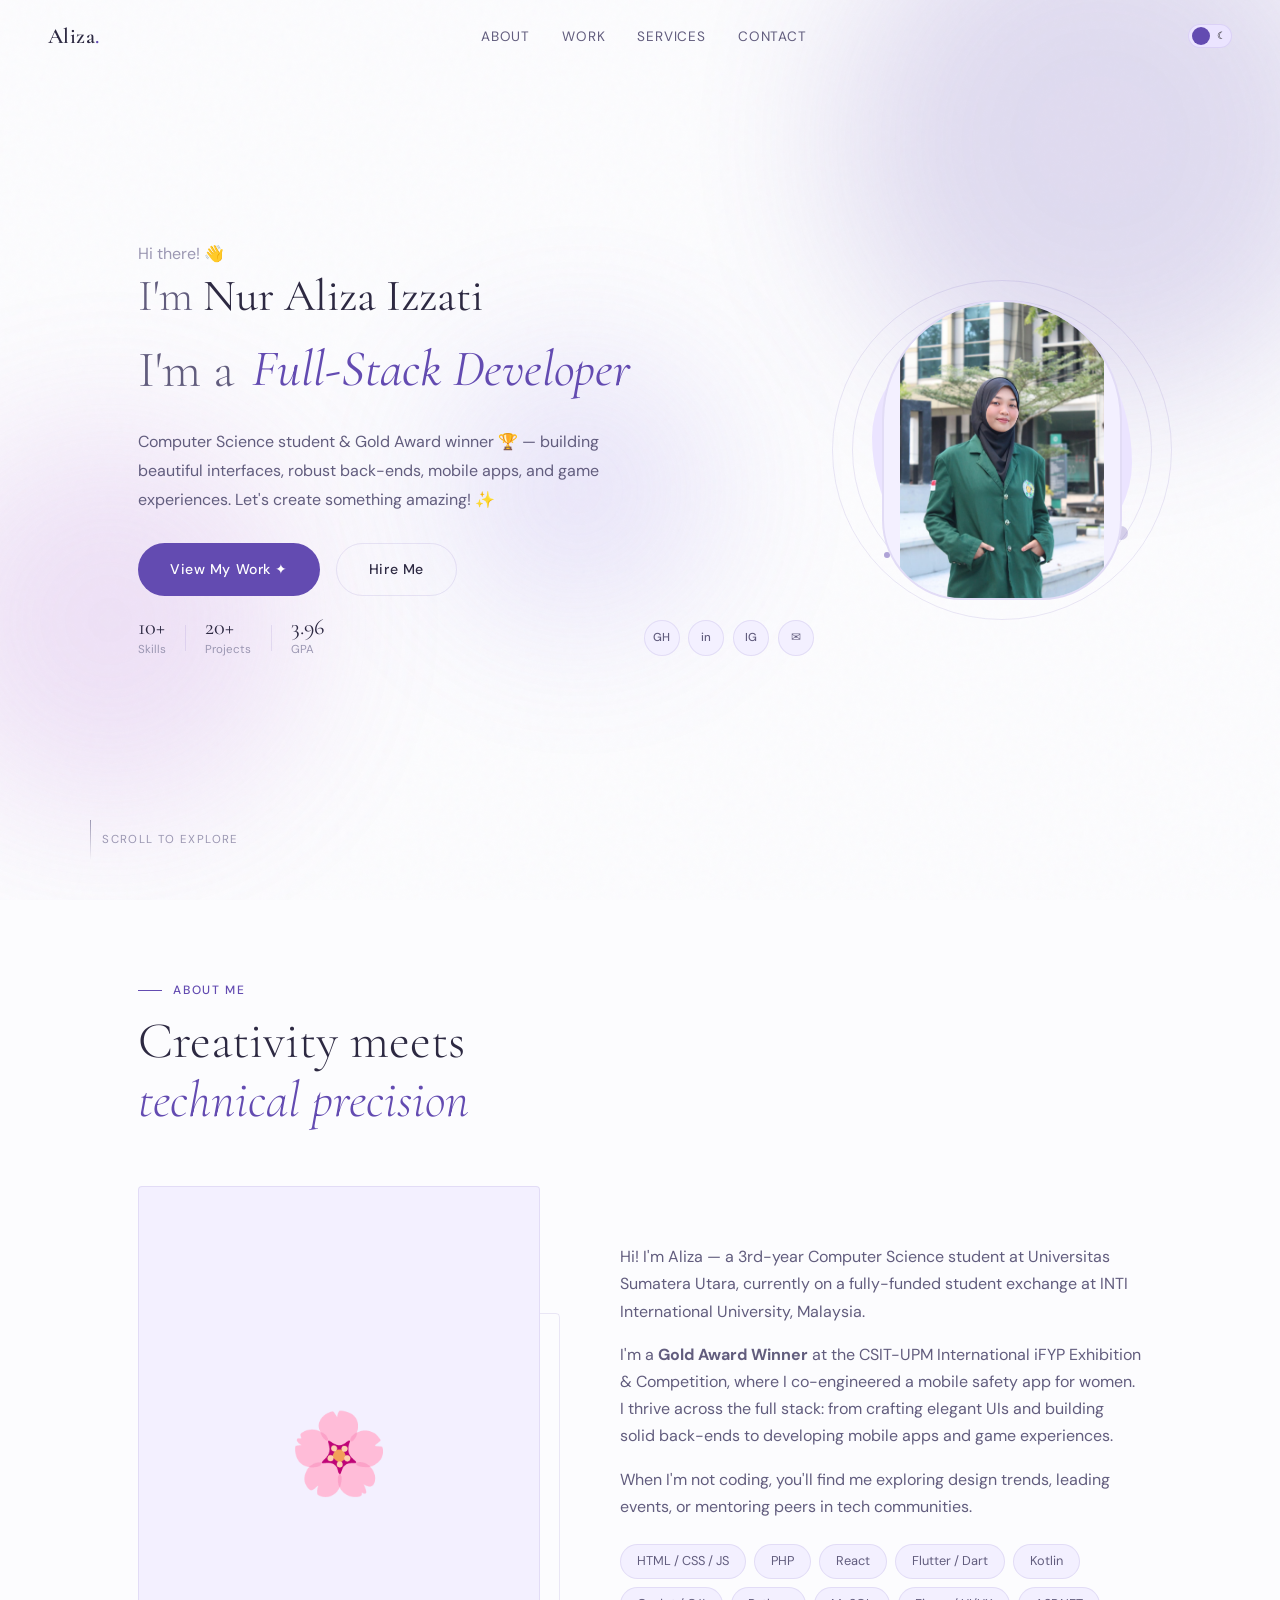
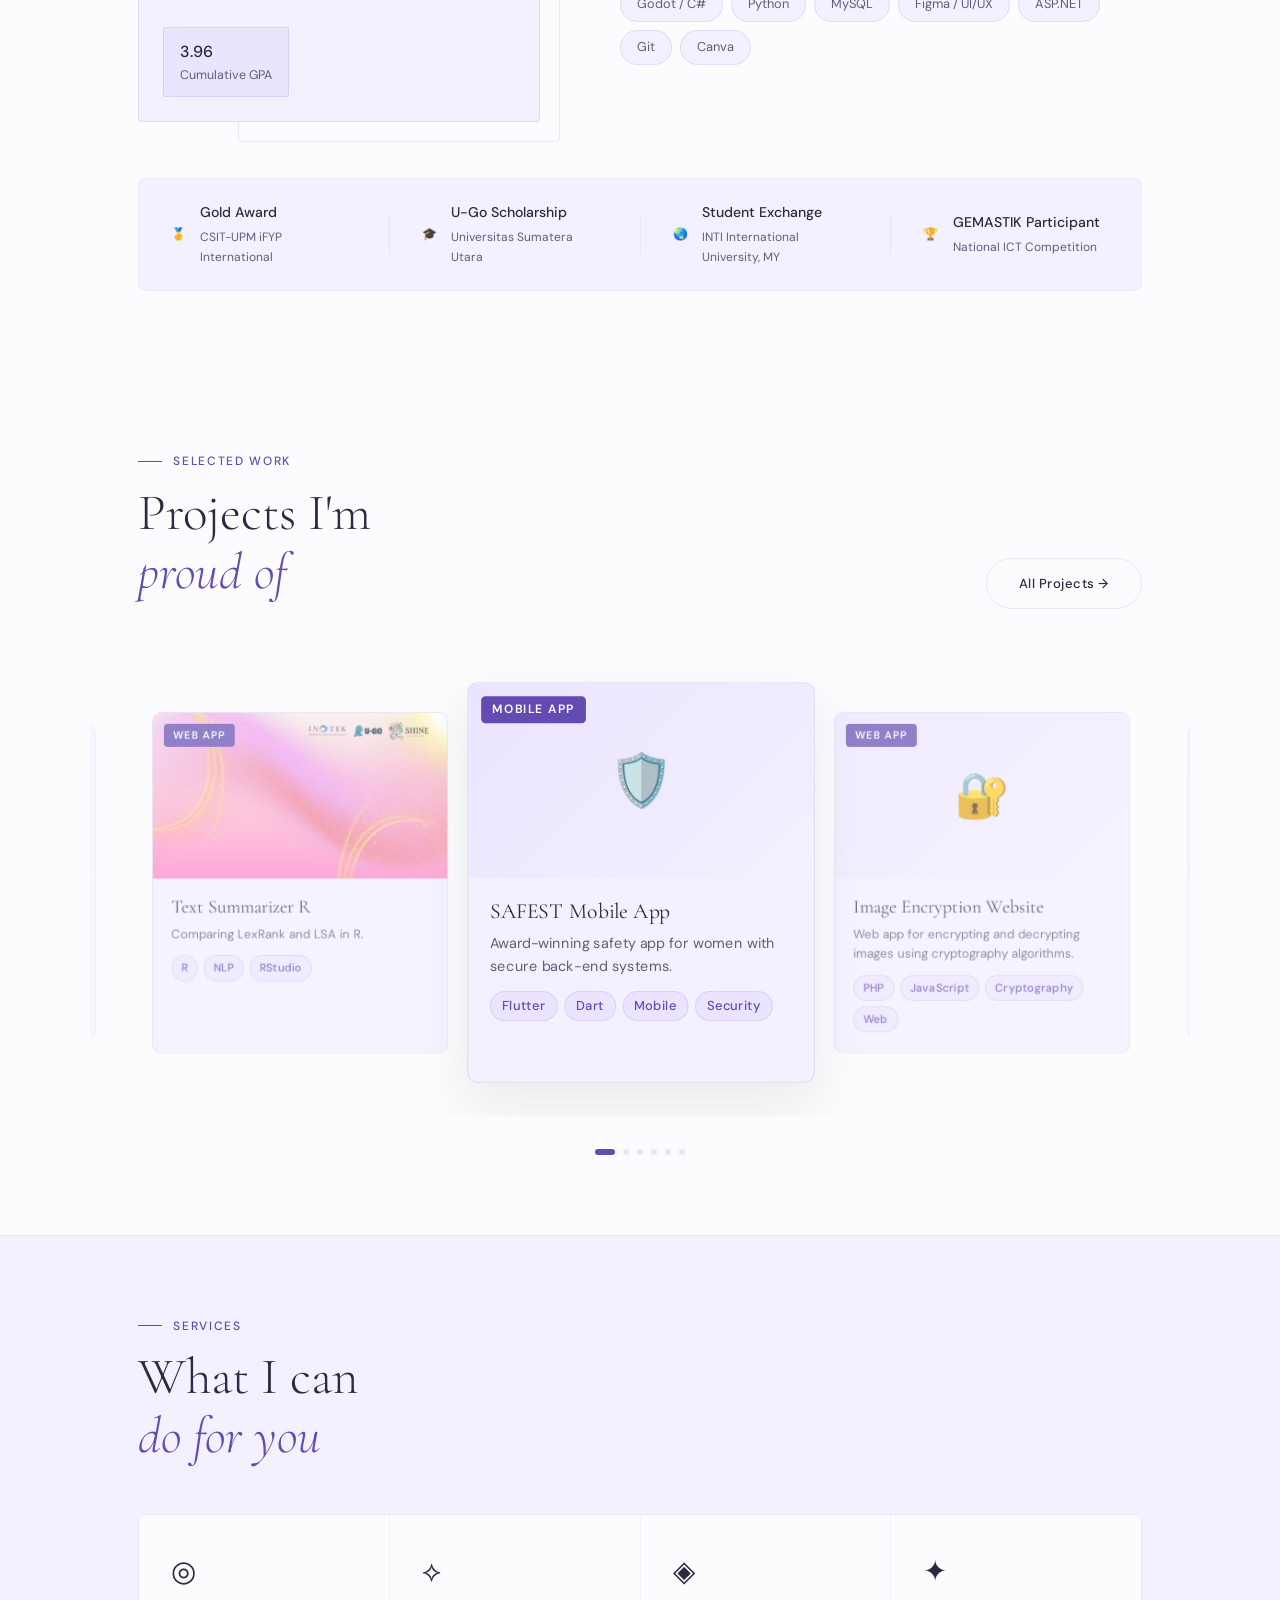
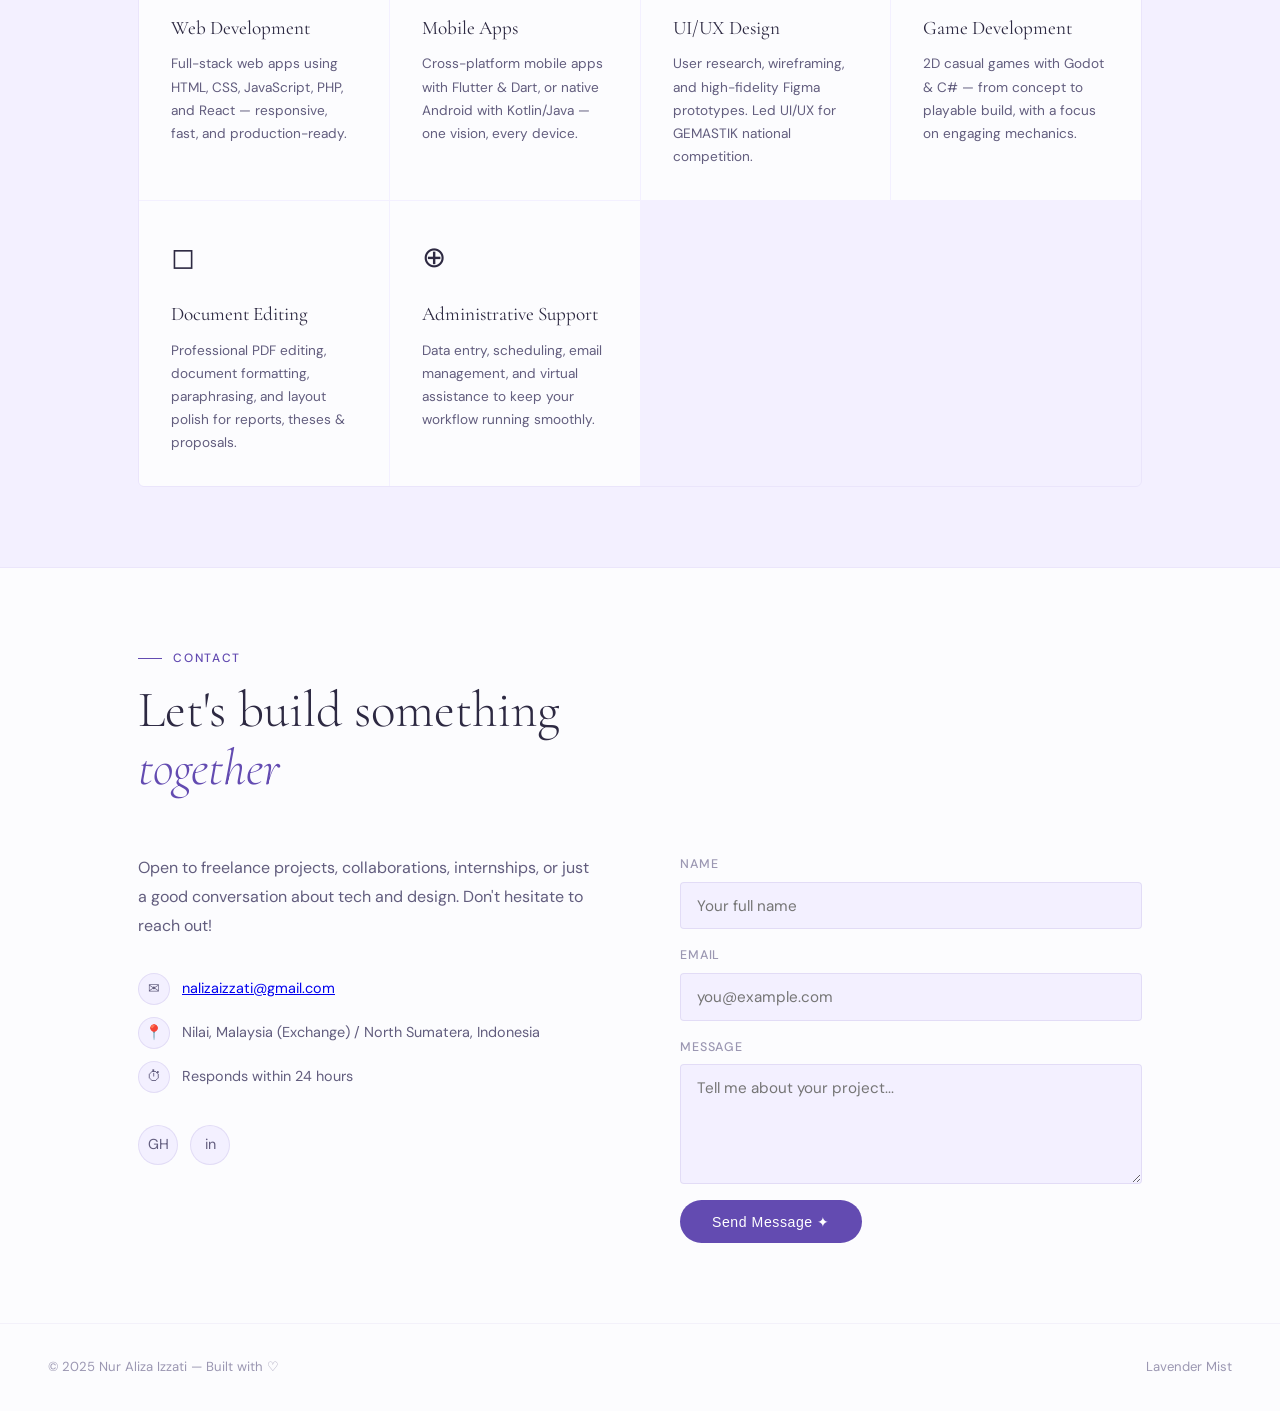
==== index.html @ 0f8e4677 "Fix: Path structure" ====
<!DOCTYPE html>
<html lang="en" data-theme="light">
<head>
  <meta charset="UTF-8" />
  <meta name="viewport" content="width=device-width, initial-scale=1.0" />
  <title>Nur Aliza Izzati — Portfolio</title>
  <link rel="preconnect" href="https://fonts.googleapis.com" />
  <link rel="preconnect" href="https://fonts.gstatic.com" crossorigin />
  <link href="https://fonts.googleapis.com/css2?family=Cormorant+Garamond:ital,wght@0,300;0,400;0,600;1,300;1,400&family=DM+Sans:wght@300;400;500&display=swap" rel="stylesheet" />
  <link rel="stylesheet" href="css/style.css"/>
</head>
<body>

  <div class="blob-wrap">
    <div class="blob blob-1"></div>
    <div class="blob blob-2"></div>
    <div class="blob blob-3"></div>
  </div>

  <!-- NAV -->
  <nav>
    <a href="#" class="nav-logo">Aliza<span>.</span></a>
    <ul class="nav-links">
      <li><a href="#about">About</a></li>
      <li><a href="#work">Work</a></li>
      <li><a href="#services">Services</a></li>
      <li><a href="#contact">Contact</a></li>
    </ul>
    <button class="theme-toggle" id="themeToggle" aria-label="Toggle dark/light mode">
      <div class="toggle-icons"><span>☀</span><span>☾</span></div>
    </button>
  </nav>

  <main>

    <!-- HERO -->
    <div class="hero">
      <div class="hero-text">
        <p class="hero-greeting">Hi there! 👋</p>
        <h1 class="hero-name">I'm <strong>Nur Aliza Izzati</strong></h1>

        <div class="hero-iam">
          <span class="hero-iam-label">I'm a&nbsp;</span>
          <div class="role-stage">
            <div id="roleText" class="role-item">Full-Stack Developer</div>
          </div>
        </div>
        <div class="role-dots" id="roleDots"></div>

        <p class="hero-tagline">
          Computer Science student & Gold Award winner 🏆 — building beautiful interfaces,
          robust back-ends, mobile apps, and game experiences. Let's create something amazing! ✨
        </p>

        <div class="hero-bottom">
          <div class="hero-cta">
            <a href="#work" class="btn-primary">View My Work ✦</a>
            <a href="#contact" class="btn-outline">Hire Me</a>
          </div>
          <div class="hero-meta">
            <div class="hero-stat"><strong>10+</strong><span>Skills</span></div>
            <div class="hero-stat-div"></div>
            <div class="hero-stat"><strong>20+</strong><span>Projects</span></div>
            <div class="hero-stat-div"></div>
            <div class="hero-stat"><strong>3.96</strong><span>GPA</span></div>
            <div class="hero-socials">
              <a href="https://github.com/alizzati" target="_blank" class="hero-social" title="GitHub">GH</a>
              <a href="https://linkedin.com/in/nuralizaizzati/" target="_blank" class="hero-social" title="LinkedIn">in</a>
              <a href="https://instagram.com/nalizzati/" target="_blank" class="hero-social" title="Instagram">IG</a>
              <a href="mailto:nalizaizzati@gmail.com" class="hero-social" title="Email">✉</a>
            </div>
          </div>
        </div>

        <div class="hero-scroll-hint">
          <div class="scroll-line"></div>
          Scroll to explore
        </div>
      </div>

      <div class="hero-photo-col">
        <div class="hero-photo-bg"></div>
        <div class="hero-photo-dot"></div>
        <div class="hero-photo-dot"></div>
        <div class="hero-photo-dot"></div>
        <div class="hero-photo-frame">
          <div class="hero-photo-placeholder">
            <img src="/assets/img/izzati.png" alt="Nur Aliza Izzati" />
          </div>
        </div>
      </div>
    </div>

    <!-- ABOUT -->
    <section id="about">
      <div class="reveal">
        <p class="section-label">About Me</p>
        <h2 class="section-title">Creativity meets<br><em>technical precision</em></h2>
      </div>
      <div class="about-grid reveal">
        <div class="about-photo-wrap">
          <div class="about-photo">
            🌸
            <div class="about-tag">
              <strong>3.96</strong>Cumulative GPA
            </div>
          </div>
          <div class="about-photo-deco"></div>
        </div>
        <div class="about-text">
          <p>Hi! I'm Aliza — a 3rd-year Computer Science student at Universitas Sumatera Utara, currently on a fully-funded student exchange at INTI International University, Malaysia.</p>
          <p>I'm a <strong>Gold Award Winner</strong> at the CSIT-UPM International iFYP Exhibition & Competition, where I co-engineered a mobile safety app for women. I thrive across the full stack: from crafting elegant UIs and building solid back-ends to developing mobile apps and game experiences.</p>
          <p>When I'm not coding, you'll find me exploring design trends, leading events, or mentoring peers in tech communities.</p>
          <div class="skills-pills">
            <span class="pill">HTML / CSS / JS</span>
            <span class="pill">PHP</span>
            <span class="pill">React</span>
            <span class="pill">Flutter / Dart</span>
            <span class="pill">Kotlin</span>
            <span class="pill">Godot / C#</span>
            <span class="pill">Python</span>
            <span class="pill">MySQL</span>
            <span class="pill">Figma / UI/UX</span>
            <span class="pill">ASP.NET</span>
            <span class="pill">Git</span>
            <span class="pill">Canva</span>
          </div>
        </div>
      </div>

      <!-- Achievements strip -->
      <div class="achievements-strip reveal">
        <div class="ach-item">
          <span class="ach-icon">🥇</span>
          <div>
            <strong>Gold Award</strong>
            <span>CSIT-UPM iFYP International</span>
          </div>
        </div>
        <div class="ach-divider"></div>
        <div class="ach-item">
          <span class="ach-icon">🎓</span>
          <div>
            <strong>U-Go Scholarship</strong>
            <span>Universitas Sumatera Utara</span>
          </div>
        </div>
        <div class="ach-divider"></div>
        <div class="ach-item">
          <span class="ach-icon">🌏</span>
          <div>
            <strong>Student Exchange</strong>
            <span>INTI International University, MY</span>
          </div>
        </div>
        <div class="ach-divider"></div>
        <div class="ach-item">
          <span class="ach-icon">🏆</span>
          <div>
            <strong>GEMASTIK Participant</strong>
            <span>National ICT Competition</span>
          </div>
        </div>
      </div>
    </section>

    <!-- WORK -->
    <section id="work">
      <div class="work-header reveal">
        <div>
          <p class="section-label">Selected Work</p>
          <h2 class="section-title">Projects I'm<br><em>proud of</em></h2>
        </div>
        <a href="#" class="btn-outline" style="white-space:nowrap; font-size:0.82rem">All Projects →</a>
      </div>

      <div class="carousel-outer">
        <div class="carousel-viewport" id="carouselViewport">
          <div class="carousel-track" id="carouselTrack"></div>
        </div>
      </div>

      <div class="carousel-dots" id="carouselDots"></div>
      <div class="carousel-progress"><div class="carousel-progress-fill" id="carouselProgress"></div></div>
    </section>

    <!-- SERVICES -->
    <div class="services-bg">
      <section id="services">
        <div class="reveal">
          <p class="section-label">Services</p>
          <h2 class="section-title">What I can<br><em>do for you</em></h2>
        </div>
        <div class="services-grid reveal">
          <div class="service-item">
            <span class="service-icon">◎</span>
            <h3 class="service-name">Web Development</h3>
            <p class="service-desc">Full-stack web apps using HTML, CSS, JavaScript, PHP, and React — responsive, fast, and production-ready.</p>
          </div>
          <div class="service-item">
            <span class="service-icon">⟡</span>
            <h3 class="service-name">Mobile Apps</h3>
            <p class="service-desc">Cross-platform mobile apps with Flutter & Dart, or native Android with Kotlin/Java — one vision, every device.</p>
          </div>
          <div class="service-item">
            <span class="service-icon">◈</span>
            <h3 class="service-name">UI/UX Design</h3>
            <p class="service-desc">User research, wireframing, and high-fidelity Figma prototypes. Led UI/UX for GEMASTIK national competition.</p>
          </div>
          <div class="service-item">
            <span class="service-icon">✦</span>
            <h3 class="service-name">Game Development</h3>
            <p class="service-desc">2D casual games with Godot & C# — from concept to playable build, with a focus on engaging mechanics.</p>
          </div>
          <div class="service-item">
            <span class="service-icon">◻</span>
            <h3 class="service-name">Document Editing</h3>
            <p class="service-desc">Professional PDF editing, document formatting, paraphrasing, and layout polish for reports, theses & proposals.</p>
          </div>
          <div class="service-item">
            <span class="service-icon">⊕</span>
            <h3 class="service-name">Administrative Support</h3>
            <p class="service-desc">Data entry, scheduling, email management, and virtual assistance to keep your workflow running smoothly.</p>
          </div>
        </div>
      </section>
    </div>

    <!-- CONTACT -->
    <section id="contact">
      <div class="reveal">
        <p class="section-label">Contact</p>
        <h2 class="section-title">Let's build something<br><em>together</em></h2>
      </div>
      <div class="contact-inner">
        <div class="contact-info reveal">
          <p>Open to freelance projects, collaborations, internships, or just a good conversation about tech and design. Don't hesitate to reach out!</p>
          <div class="contact-detail">
            <div class="contact-row">
              <span>✉</span>
              <span><a href="mailto:nalizaizzati@gmail.com">nalizaizzati@gmail.com</a></span>
            </div>
            <div class="contact-row">
              <span>📍</span>
              <span>Nilai, Malaysia (Exchange) / North Sumatera, Indonesia</span>
            </div>
            <div class="contact-row">
              <span>⏱</span>
              <span>Responds within 24 hours</span>
            </div>
          </div>
          <div class="socials">
            <a href="https://github.com/alizzati" target="_blank" class="social-btn" title="GitHub">GH</a>
            <a href="https://linkedin.com/in/nuralizaizzati/" target="_blank" class="social-btn" title="LinkedIn">in</a>
          </div>
        </div>
        <form class="contact-form reveal" onsubmit="return false">
          <div class="form-group">
            <label for="name">Name</label>
            <input type="text" id="name" placeholder="Your full name" />
          </div>
          <div class="form-group">
            <label for="email">Email</label>
            <input type="email" id="email" placeholder="you@example.com" />
          </div>
          <div class="form-group">
            <label for="msg">Message</label>
            <textarea id="msg" placeholder="Tell me about your project..."></textarea>
          </div>
          <button type="submit" class="btn-primary" style="align-self:flex-start">Send Message ✦</button>
        </form>
      </div>
    </section>

    <!-- PROJECT DETAIL OVERLAY -->
    <section id="projectDetail" class="detail-overlay" style="display: none;">
      <div class="detail-content">
        <button id="closeDetail" class="close-btn">&times;</button>
        <div id="detailBody"></div>
      </div>
    </section>

  </main>

  <footer>
    <span>© 2025 Nur Aliza Izzati — Built with ♡</span>
    <span>Lavender Mist</span>
  </footer>

  <script src="script/main.js"></script>
</body>
</html>
---- css/style.css ----
:root {
  --bg:        #FCFCFE; /* Lebih putih agar teks lebih tajam */
  --surface:   #F3F0FF; /* Soft lavender tint */
  --surface2:  #EBE4FF; 
  --text:      #2D2942; /* Sedikit lebih terang dari hitam pekat agar tidak menusuk */
  --text-sec:  #625D7E;
  --accent:    #634BB1; /* Ungu yang lebih dalam untuk aksesibilitas */
  --accent-lt: #8B73E1;
  --muted:     #9B97B2;
  --border:    rgba(99, 75, 177, 0.12);
  --border2:   rgba(99, 75, 177, 0.06);
  --shadow:    rgba(31, 27, 56, 0.08);
  --nav-bg:    rgba(252, 252, 254, 0.85);
}
[data-theme="dark"] {
  --bg:        #0E0C1A;
  --surface:   #17142A;
  --surface2:  #1F1B38;
  --text:      #EAE8F8;
  --text-sec:  #B0AACB;
  --accent:    #9A85E5;
  --accent-lt: #B8A8EF;
  --muted:     #6A667A;
  --border:    rgba(154, 133, 229, 0.18);
  --border2:   rgba(154, 133, 229, 0.08);
  --shadow:    rgba(0, 0, 0, 0.35);
  --nav-bg:    rgba(14, 12, 26, 0.88);
}

/* ---- RESET ---- */
*, *::before, *::after { box-sizing: border-box; margin: 0; padding: 0; }
html { scroll-behavior: smooth; }
body {
  font-family: 'DM Sans', sans-serif;
  background: var(--bg);
  color: var(--text);
  transition: background 0.4s ease, color 0.4s ease;
  overflow-x: hidden;
  line-height: 1.7;
}

/* ---- NOISE OVERLAY ---- */
body::before {
  content: '';
  position: fixed; inset: 0;
  background-image: url("data:image/svg+xml,%3Csvg viewBox='0 0 200 200' xmlns='http://www.w3.org/2000/svg'%3E%3Cfilter id='n'%3E%3CfeTurbulence type='fractalNoise' baseFrequency='0.75' numOctaves='4' stitchTiles='stitch'/%3E%3C/filter%3E%3Crect width='100%25' height='100%25' filter='url(%23n)' opacity='1'/%3E%3C/svg%3E");
  opacity: 0.025;
  pointer-events: none;
  z-index: 0;
}

/* ---- BLOB BG ---- */
.blob-wrap {
  position: fixed; inset: 0; pointer-events: none; z-index: 0; overflow: hidden;
}
.blob {
  position: absolute;
  border-radius: 50%;
  filter: blur(80px);
  opacity: 0.18;
  animation: drift 18s ease-in-out infinite alternate;
}
[data-theme="dark"] .blob { opacity: 0.12; }
.blob-1 { width: 520px; height: 520px; background: var(--accent); top: -120px; right: -80px; animation-duration: 22s; }
.blob-2 { width: 380px; height: 380px; background: #B36BD4; bottom: 10%; left: -80px; animation-duration: 17s; animation-delay: -5s; }
.blob-3 { width: 260px; height: 260px; background: var(--accent-lt); top: 40%; left: 35%; animation-duration: 25s; animation-delay: -11s; }
@keyframes drift {
  from { transform: translate(0, 0) scale(1); }
  to   { transform: translate(30px, 40px) scale(1.08); }
}

/* ---- NAV ---- */
nav {
  position: fixed; top: 0; left: 0; right: 0; z-index: 100;
  display: flex; align-items: center; justify-content: space-between;
  padding: 1.1rem 3rem;
  background: transparent;
  backdrop-filter: blur(0px);
  border-bottom: 1px solid transparent;
  transition: background 0.45s ease, backdrop-filter 0.45s ease, border-color 0.45s ease, padding 0.35s ease;
}
nav.scrolled {
  background: var(--nav-bg);
  backdrop-filter: blur(16px);
  border-bottom: 1px solid var(--border2);
  padding: 0.75rem 3rem;
}
.nav-logo {
  font-family: 'Cormorant Garamond', serif;
  font-size: 1.35rem; font-weight: 600;
  letter-spacing: 0.02em;
  color: var(--text); text-decoration: none;
}
.nav-logo span { color: var(--accent); }
.nav-links {
  display: flex; align-items: center; gap: 2rem; list-style: none;
}
.nav-links a {
  font-size: 0.85rem; font-weight: 400;
  letter-spacing: 0.06em; text-transform: uppercase;
  color: var(--text-sec); text-decoration: none;
  transition: color 0.2s; position: relative;
}
.nav-links a::after {
  content: '';
  position: absolute; bottom: -3px; left: 0; right: 0;
  height: 1px; background: var(--accent);
  transform: scaleX(0); transform-origin: left;
  transition: transform 0.25s ease;
}
.nav-links a:hover { color: var(--text); }
.nav-links a:hover::after { transform: scaleX(1); }

/* ---- THEME TOGGLE ---- */
.theme-toggle {
  width: 44px; height: 24px;
  background: var(--surface2);
  border-radius: 12px; border: 1px solid var(--border);
  cursor: pointer; position: relative;
  transition: background 0.3s; flex-shrink: 0;
}
.theme-toggle::after {
  content: '';
  position: absolute;
  width: 18px; height: 18px; border-radius: 50%;
  background: var(--accent);
  top: 2px; left: 3px;
  transition: transform 0.3s ease, background 0.3s;
}
[data-theme="dark"] .theme-toggle::after { transform: translateX(19px); }
.toggle-icons {
  position: absolute; inset: 0;
  display: flex; align-items: center; justify-content: space-between;
  padding: 0 5px; font-size: 10px; pointer-events: none;
}

/* ---- MAIN WRAPPER ---- */
main { position: relative; z-index: 1; }

/* ============================================================
   HERO SECTION
   ============================================================ */
.hero {
  height: 100vh;
  display: grid;
  grid-template-columns: 1fr auto;
  align-items: center;
  gap: 3rem;
  padding: 0 3rem;
  max-width: 1100px; margin: 0 auto;
  position: relative;
}

/* Left column — text */
.hero-text { display: flex; flex-direction: column; }

/* 1. Greeting */
.hero-greeting {
  font-size: 1rem; font-weight: 400;
  color: var(--muted);
  margin-bottom: 0.2rem;
  opacity: 0;
  animation: fadeUp 0.6s ease forwards 0.15s;
}

/* 2. Name */
.hero-name {
  font-family: 'Cormorant Garamond', serif;
  font-size: clamp(1.8rem, 3.5vw, 3rem);
  font-weight: 300; line-height: 1.15;
  color: var(--text-sec);
  margin-bottom: 0.9rem;
  opacity: 0;
  animation: fadeUp 0.7s ease forwards 0.3s;
}
.hero-name strong { color: var(--text); font-weight: 400; }

/* 3. Role line — "I'm a [role]" same size, only role animates */
.hero-iam {
  display: flex; align-items: center; flex-wrap: wrap; gap: 0.4rem;
  margin-bottom: 1.4rem;
  opacity: 0;
  animation: fadeUp 0.7s ease forwards 0.45s;
}
.hero-iam-label {
  font-family: 'Cormorant Garamond', serif;
  font-size: clamp(1.8rem, 4vw, 3.2rem);
  font-weight: 300; color: var(--text-sec);
  white-space: nowrap; flex-shrink: 0;
  line-height: 1.2;
}
.role-stage {
  overflow: hidden;
  height: calc(clamp(1.8rem, 4vw, 3.2rem) * 1.35);
  position: relative;
  min-width: 0;
  flex: 1 1 200px; /* allows wrapping on very small screens */
}
.role-item {
  position: absolute; inset: 0;
  display: flex; align-items: center;
  font-family: 'Cormorant Garamond', serif;
  font-size: clamp(1.8rem, 4vw, 3.2rem);
  font-style: italic; font-weight: 400;
  color: var(--accent);
  white-space: nowrap;
  line-height: 1.2;
  padding-bottom: 0.06em;
}

/* No dots — hidden */
.role-dots { display: none; }
.role-dot {
  width: 5px; height: 5px; border-radius: 50%;
  background: var(--border);
  transition: background 0.3s, transform 0.3s; cursor: pointer;
}
.role-dot.active { background: var(--accent); transform: scale(1.35); }

/* Tagline */
.hero-tagline {
  font-size: 1rem; color: var(--text-sec);
  max-width: 480px; line-height: 1.8;
  margin-bottom: 1.8rem;
  opacity: 0;
  animation: fadeUp 0.7s ease forwards 0.75s;
}

/* CTA + Stats + Socials */
.hero-bottom {
  display: flex; flex-direction: column; gap: 1.2rem;
  opacity: 0;
  animation: fadeUp 0.7s ease forwards 0.9s;
}
.hero-cta { display: flex; gap: 1rem; flex-wrap: wrap; }
.hero-meta {
  display: flex; align-items: center; gap: 1.2rem; flex-wrap: wrap;
}
.hero-stat { display: flex; flex-direction: column; }
.hero-stat strong {
  font-family: 'Cormorant Garamond', serif;
  font-size: 1.4rem; font-weight: 400;
  color: var(--text); line-height: 1;
}
.hero-stat span { color: var(--muted); font-size: 0.72rem; margin-top: 2px; }
.hero-stat-div { width: 1px; height: 26px; background: var(--border); }
.hero-socials { display: flex; gap: 0.55rem; margin-left: auto; }
.hero-social {
  width: 36px; height: 36px; border-radius: 50%;
  background: var(--surface); border: 1px solid var(--border);
  display: flex; align-items: center; justify-content: center;
  font-size: 0.72rem; font-weight: 500; color: var(--text-sec);
  text-decoration: none;
  transition: border-color 0.2s, color 0.2s, transform 0.2s;
}
.hero-social:hover { border-color: var(--accent); color: var(--accent); transform: translateY(-2px); }

/* Scroll hint */
.hero-scroll-hint {
  position: absolute; bottom: 2.5rem; left: 0;
  display: flex; align-items: center; gap: 0.7rem;
  font-size: 0.72rem; letter-spacing: 0.12em; text-transform: uppercase;
  color: var(--muted);
  opacity: 0;
  animation: fadeUp 0.6s ease forwards 1s;
}
.scroll-line {
  width: 1px; height: 40px;
  background: linear-gradient(to bottom, var(--muted), transparent);
  animation: scrollPulse 2s ease-in-out infinite;
}

/* ---- HERO PHOTO (right column) ---- */
.hero-photo-col {
  position: relative;
  width: 280px; flex-shrink: 0;
  opacity: 0;
  animation: fadeUp 0.8s ease forwards 0.5s;
}

/* Decorative rings behind photo */
.hero-photo-col::before,
.hero-photo-col::after {
  content: '';
  position: absolute;
  border-radius: 50%;
  border: 1px solid var(--border);
}
.hero-photo-col::before {
  width: 300px; height: 300px;
  top: 50%; left: 50%;
  transform: translate(-50%, -50%);
  animation: spinSlow 20s linear infinite;
}
.hero-photo-col::after {
  width: 340px; height: 340px;
  top: 50%; left: 50%;
  transform: translate(-50%, -50%);
  animation: spinSlow 30s linear infinite reverse;
}
@keyframes spinSlow {
  from { transform: translate(-50%, -50%) rotate(0deg); }
  to   { transform: translate(-50%, -50%) rotate(360deg); }
}

/* Filled accent blob behind photo */
.hero-photo-bg {
  position: absolute;
  width: 260px; height: 260px;
  border-radius: 60% 40% 55% 45% / 45% 55% 45% 55%;
  background: var(--surface2);
  top: 50%; left: 50%;
  transform: translate(-50%, -50%);
  animation: morphBlob 8s ease-in-out infinite alternate;
  z-index: 0;
}
@keyframes morphBlob {
  from { border-radius: 60% 40% 55% 45% / 45% 55% 45% 55%; }
  to   { border-radius: 40% 60% 45% 55% / 55% 45% 55% 45%; }
}

/* Small floating accents */
.hero-photo-dot {
  position: absolute;
  border-radius: 50%;
  background: var(--accent);
  opacity: 0.5;
  z-index: 0;
}
.hero-photo-dot:nth-child(1) { width: 10px; height: 10px; top: 8%; right: 10%; animation: floatDot 4s ease-in-out infinite alternate; }
.hero-photo-dot:nth-child(2) { width: 6px; height: 6px; bottom: 14%; left: 8%; animation: floatDot 5s ease-in-out infinite alternate-reverse; }
.hero-photo-dot:nth-child(3) { width: 14px; height: 14px; bottom: 20%; right: 5%; opacity: 0.25; animation: floatDot 6s ease-in-out infinite alternate; }
@keyframes floatDot {
  from { transform: translateY(0); }
  to   { transform: translateY(-10px); }
}

/* Photo frame */
.hero-photo-frame {
  position: relative; z-index: 1;
  width: 240px; height: 300px;
  margin: 0 auto;
  border-radius: 120px 120px 80px 80px;
  overflow: hidden;
  border: 2px solid var(--border);
  background: var(--surface);
  display: flex; align-items: center; justify-content: center;
}
.hero-photo-frame img {
  width: 100%; height: 100%;
  object-fit: cover; object-position: top center;
}
/* Placeholder shown when no img */
.hero-photo-placeholder {
  display: flex; flex-direction: column; align-items: center; gap: 0.5rem;
  color: var(--muted); font-size: 0.78rem; text-align: center; padding: 1rem;
}
.hero-photo-placeholder span { font-size: 2.5rem; }

/* ---- BUTTONS ---- */
.btn-primary {
  display: inline-flex; align-items: center; gap: 0.5rem;
  padding: 0.85rem 2rem; background: var(--accent); color: #fff;
  font-size: 0.88rem; font-weight: 500; letter-spacing: 0.04em;
  border-radius: 40px; text-decoration: none; border: none; cursor: pointer;
  transition: transform 0.2s, box-shadow 0.2s;
}
.btn-primary:hover { transform: translateY(-2px); box-shadow: 0 10px 30px var(--shadow); }
.btn-outline {
  display: inline-flex; align-items: center; gap: 0.5rem;
  padding: 0.85rem 2rem; background: transparent; color: var(--text);
  font-size: 0.88rem; font-weight: 500; letter-spacing: 0.04em;
  border-radius: 40px; text-decoration: none; border: 1px solid var(--border); cursor: pointer;
  transition: border-color 0.2s, color 0.2s, transform 0.2s;
}
.btn-outline:hover { border-color: var(--accent); color: var(--accent); transform: translateY(-2px); }

/* ============================================================
   SECTIONS COMMON
   ============================================================ */
section {
  max-width: 1100px; margin: 0 auto;
  padding: 5rem 3rem;
}
.section-label {
  font-size: 0.75rem; font-weight: 500;
  letter-spacing: 0.14em; text-transform: uppercase;
  color: var(--accent); margin-bottom: 0.75rem;
  display: flex; align-items: center; gap: 0.7rem;
}
.section-label::before { content: ''; width: 24px; height: 1px; background: var(--accent); }
.section-title {
  font-family: 'Cormorant Garamond', serif;
  font-size: clamp(2rem, 4vw, 3.2rem); font-weight: 300;
  line-height: 1.15; color: var(--text); margin-bottom: 0.5rem;
}
.section-title em { font-style: italic; color: var(--accent); }

/* ---- ACHIEVEMENTS STRIP ---- */
.achievements-strip {
  display: flex;
  align-items: center;
  gap: 0;
  margin-top: 3.5rem;
  background: var(--surface);
  border: 1px solid var(--border2);
  border-radius: 8px;
  overflow: hidden;
  flex-wrap: wrap;
}
.ach-item {
  display: flex;
  align-items: center;
  gap: 0.9rem;
  padding: 1.4rem 2rem;
  flex: 1 1 180px;
}
.ach-icon {
  font-size: 1.6rem;
  flex-shrink: 0;
}
.ach-item div {
  display: flex;
  flex-direction: column;
  gap: 2px;
}
.ach-item strong {
  font-size: 0.88rem;
  font-weight: 500;
  color: var(--text);
}
.ach-item span {
  font-size: 0.75rem;
  color: var(--text-sec);
}
.ach-divider {
  width: 1px;
  height: 40px;
  background: var(--border2);
  flex-shrink: 0;
}
@media (max-width: 768px) {
  .ach-divider { display: none; }
  .ach-item { border-bottom: 1px solid var(--border2); }
  .ach-item:last-child { border-bottom: none; }
}

/* ---- ABOUT ---- */
.about-grid {
  display: grid; grid-template-columns: 1fr 1.3fr;
  gap: 5rem; align-items: center; margin-top: 3.5rem;
}
.about-photo-wrap { position: relative; }
.about-photo {
  width: 100%; aspect-ratio: 3/4; border-radius: 4px;
  background: var(--surface); border: 1px solid var(--border);
  display: flex; align-items: center; justify-content: center;
  font-size: 5rem; overflow: hidden; position: relative;
}
.about-photo-deco {
  position: absolute; bottom: -20px; right: -20px;
  width: 80%; height: 80%;
  border: 1px solid var(--border); border-radius: 4px; z-index: -1;
}
.about-tag {
  position: absolute; bottom: 1.5rem; left: 1.5rem;
  background: var(--surface2); border: 1px solid var(--border);
  border-radius: 2px; padding: 0.6rem 1rem;
  font-size: 0.78rem; color: var(--text-sec); backdrop-filter: blur(8px);
}
.about-tag strong { color: var(--text); font-weight: 500; display: block; font-size: 1rem; }
.about-text p { color: var(--text-sec); margin-bottom: 1rem; font-size: 1rem; }
.skills-pills { display: flex; flex-wrap: wrap; gap: 0.5rem; margin-top: 1.5rem; }
.pill {
  padding: 0.35rem 1rem; border-radius: 40px;
  font-size: 0.8rem; font-weight: 400;
  background: var(--surface); border: 1px solid var(--border);
  color: var(--text-sec); transition: border-color 0.2s, color 0.2s;
}
.pill:hover { border-color: var(--accent); color: var(--accent); }

/* ---- WORK ---- */
.work-header {
  display: flex; justify-content: space-between; align-items: flex-end;
  margin-bottom: 3rem;
}

/* Outer wrapper — section has overflow hidden, cards won't bleed outside */
.carousel-outer {
  overflow: hidden;
  margin: 0 -3rem; /* bleed to section edges */
  padding: 2.5rem 3rem 3rem;
}

.carousel-viewport {
  overflow: visible;
  position: relative;
  touch-action: pan-y;
}

.carousel-track {
  display: flex;
  gap: 1.2rem;
  will-change: transform;
  user-select: none;
}

/* Cards: 5 visible, each = (100% - 4*gap) / 5 */
.carousel-track .card {
  background: var(--surface);
  border: 1px solid var(--border2);
  border-radius: 6px;
  overflow: hidden;
  cursor: pointer;
  transform: scale(0.85); /* Card yang tidak aktif mengecil */
  opacity: 0.45;
  transition: transform 0.4s ease, opacity 0.4s ease, box-shadow 0.4s ease;
  will-change: transform, opacity;
  backface-visibility: hidden;
}

.carousel-track[style*="transition: none"] .card {
  transition: none !important;
}

.carousel-track .card.is-near {
  transform: scale(0.92);
  opacity: 0.7;
}

.carousel-track .card.is-active {
  transform: scale(1.08); /* Card di tengah membesar dan menonjol tajam */
  opacity: 1;
  box-shadow: 0 20px 50px var(--shadow);
  border-color: var(--border);
  z-index: 2; /* Memastikan posisinya berada di atas card lain */
}

/* Dots */
.carousel-dots {
  display: flex; justify-content: center; gap: 8px;
  margin-top: 2rem;
}
.carousel-dot {
  width: 6px; height: 6px; border-radius: 50%;
  background: var(--border); cursor: pointer;
  transition: background 0.3s, width 0.3s;
  flex-shrink: 0;
}
.carousel-dot.active { background: var(--accent); width: 20px; border-radius: 3px; }

/* Hide old progress bar */
.carousel-progress { display: none; }

/* Card internals */
.card-thumb {
  aspect-ratio: 16/9;
  display: flex; align-items: center; justify-content: center;
  font-size: 2.5rem; position: relative; overflow: hidden;
}
.card-thumb-1 { background: linear-gradient(135deg, #EEE9FA, #D4BFFC); }
.card-thumb-2 { background: linear-gradient(135deg, #E8E3F8, #C4AAFA); }
.card-thumb-3 { background: linear-gradient(135deg, #F3EFFE, #B8A0ED); }
.card-thumb-4 { background: linear-gradient(135deg, #E4DCFC, #C8B0F5); }
.card-thumb-5 { background: linear-gradient(135deg, #DDD5FA, #BBA8F0); }
.card-thumb-6 { background: linear-gradient(135deg, #EAE2FC, #CCBAEF); }
.card-thumb-7 { background: linear-gradient(135deg, #E6DFFC, #C5B2EE); }
.card-thumb-8 { background: linear-gradient(135deg, #EDE7FC, #D1C0F2); }
.card-thumb-9 { background: linear-gradient(135deg, #E8E0FB, #C9B6F0); }
[data-theme="dark"] .card-thumb-1 { background: linear-gradient(135deg, #1F1B38, #2D2352); }
[data-theme="dark"] .card-thumb-2 { background: linear-gradient(135deg, #1A1730, #261F45); }
[data-theme="dark"] .card-thumb-3 { background: linear-gradient(135deg, #17142A, #221D40); }
[data-theme="dark"] .card-thumb-4 { background: linear-gradient(135deg, #1C1836, #2A2050); }
[data-theme="dark"] .card-thumb-5 { background: linear-gradient(135deg, #191630, #25204A); }
[data-theme="dark"] .card-thumb-6 { background: linear-gradient(135deg, #1E1A38, #2C2450); }
[data-theme="dark"] .card-thumb-7 { background: linear-gradient(135deg, #1B1832, #28224C); }
[data-theme="dark"] .card-thumb-8 { background: linear-gradient(135deg, #1D1A34, #2B2550); }
[data-theme="dark"] .card-thumb-9 { background: linear-gradient(135deg, #1A1730, #271F48); }
.card-tag {
  position: absolute; top: 0.75rem; left: 0.75rem;
  font-size: 0.65rem; font-weight: 500; letter-spacing: 0.08em; text-transform: uppercase;
  background: var(--accent); color: #fff;
  padding: 0.2rem 0.6rem; border-radius: 40px;
}
.card-body { padding: 1rem 1.25rem 1.25rem; }
.card-title {
  font-family: 'Cormorant Garamond', serif; font-size: 1.2rem;
  font-weight: 400; color: var(--text); margin-bottom: 0.3rem;
}
.card-desc { font-size: 0.82rem; color: var(--text-sec); line-height: 1.6; margin-bottom: 0.8rem; }
.card-link {
  font-size: 0.78rem; font-weight: 500; color: var(--accent);
  letter-spacing: 0.05em; text-decoration: none;
  display: inline-flex; align-items: center; gap: 0.3rem;
}
.card-link::after { content: '→'; transition: transform 0.2s; }
.card-link:hover::after { transform: translateX(4px); }

/* ---- SERVICES ---- */
.services-bg {
  background: var(--surface);
  border-top: 1px solid var(--border2);
  border-bottom: 1px solid var(--border2);
}
.services-grid {
  display: grid; grid-template-columns: repeat(auto-fit, minmax(220px, 1fr));
  gap: 1px; border: 1px solid var(--border2);
  border-radius: 6px; overflow: hidden; margin-top: 3rem;
}
.service-item {
  padding: 2rem; background: var(--bg);
  transition: background 0.25s; position: relative;
}
.service-item:hover { background: var(--surface2); }
.service-icon { font-size: 1.8rem; margin-bottom: 1rem; display: block; }
.service-name {
  font-family: 'Cormorant Garamond', serif; font-size: 1.2rem;
  font-weight: 400; color: var(--text); margin-bottom: 0.5rem;
}
.service-desc { font-size: 0.85rem; color: var(--text-sec); line-height: 1.7; }

/* ---- CONTACT ---- */
.contact-inner {
  display: grid; grid-template-columns: 1fr 1fr;
  gap: 5rem; align-items: start; margin-top: 3.5rem;
}
.contact-form { display: flex; flex-direction: column; gap: 1rem; }
.form-group { display: flex; flex-direction: column; gap: 0.4rem; }
.form-group label {
  font-size: 0.78rem; font-weight: 500;
  letter-spacing: 0.07em; text-transform: uppercase; color: var(--muted);
}
.form-group input,
.form-group textarea {
  background: var(--surface); border: 1px solid var(--border);
  border-radius: 4px; padding: 0.8rem 1rem;
  font-size: 0.95rem; font-family: 'DM Sans', sans-serif;
  color: var(--text); outline: none;
  transition: border-color 0.2s; resize: vertical;
}
.form-group input:focus,
.form-group textarea:focus { border-color: var(--accent); }
.form-group textarea { min-height: 120px; }
.contact-info { display: flex; flex-direction: column; gap: 1.5rem; }
.contact-info p { font-size: 1rem; color: var(--text-sec); line-height: 1.8; }
.contact-detail { display: flex; flex-direction: column; gap: 0.75rem; margin-top: 0.5rem; }
.contact-row { display: flex; align-items: center; gap: 0.75rem; font-size: 0.9rem; color: var(--text-sec); }
.contact-row span:first-child {
  width: 32px; height: 32px;
  background: var(--surface); border: 1px solid var(--border);
  border-radius: 50%;
  display: flex; align-items: center; justify-content: center;
  font-size: 0.9rem; flex-shrink: 0;
}
.socials { display: flex; gap: 0.75rem; margin-top: 0.5rem; }
.social-btn {
  width: 40px; height: 40px; border-radius: 50%;
  background: var(--surface); border: 1px solid var(--border);
  display: flex; align-items: center; justify-content: center;
  font-size: 0.9rem; text-decoration: none; color: var(--text-sec);
  transition: border-color 0.2s, color 0.2s, transform 0.2s;
}
.social-btn:hover { border-color: var(--accent); color: var(--accent); transform: translateY(-2px); }

/* ---- FOOTER ---- */
footer {
  border-top: 1px solid var(--border2);
  padding: 2rem 3rem;
  display: flex; justify-content: space-between; align-items: center;
  font-size: 0.82rem; color: var(--muted);
  position: relative; z-index: 1;
}

/* ---- ANIMATIONS ---- */
@keyframes fadeUp {
  from { opacity: 0; transform: translateY(20px); }
  to   { opacity: 1; transform: translateY(0); }
}
@keyframes scrollPulse {
  0%, 100% { opacity: 0.35; }
  50% { opacity: 1; }
}
@keyframes roleExitUp {
  from { opacity: 1; transform: translateY(0); }
  to   { opacity: 0; transform: translateY(-110%); }
}
@keyframes roleEnterDown {
  from { opacity: 0; transform: translateY(110%); }
  to   { opacity: 1; transform: translateY(0); }
}
.role-exit  { animation: roleExitUp    0.4s cubic-bezier(0.4,0,0.2,1) forwards; }
.role-enter { animation: roleEnterDown 0.4s cubic-bezier(0.4,0,0.2,1) forwards; }
.reveal {
  opacity: 0; transform: translateY(24px);
  transition: opacity 0.7s ease, transform 0.7s ease;
}
.reveal.visible { opacity: 1; transform: translateY(0); }

/* ---- RESPONSIVE ---- */
@media (max-width: 900px) {
  .hero { grid-template-columns: 1fr; }
  .hero-photo-col { display: none; }
}
@media (max-width: 768px) {
  nav { padding: 1rem 1.5rem; }
  nav.scrolled { padding: 0.75rem 1.5rem; }
  .nav-links { display: none; }
  section { padding: 4rem 1.5rem; }
  .hero { padding: 0 1.5rem; }
  .carousel-outer { margin: 0 -1.5rem; padding: 2rem 1.5rem 2.5rem; }
  .about-grid { grid-template-columns: 1fr; gap: 3rem; }
  .contact-inner { grid-template-columns: 1fr; gap: 3rem; }
  footer { flex-direction: column; gap: 1rem; text-align: center; }
}

/* ---- PROJECT DETAIL OVERLAY ---- */
.detail-overlay {
  position: fixed;
  top: 0; left: 0;
  width: 100%; height: 100%;
  background: rgba(14, 12, 26, 0.98); /* Lavender dark mist style */
  z-index: 10000;
  display: none; /* Default tersembunyi */
  justify-content: center;
  align-items: center;
  padding: 20px;
  backdrop-filter: blur(10px);
}

.detail-content {
  background: var(--bg);
  width: 100%;
  max-width: 900px;
  max-height: 85vh;
  border-radius: 16px;
  padding: 40px;
  overflow-y: auto;
  position: relative;
  border: 1px solid var(--border);
  box-shadow: 0 20px 60px rgba(0,0,0,0.5);
}

.close-btn {
  position: absolute;
  top: 25px; right: 25px;
  background: var(--surface2);
  border: none;
  font-size: 24px;
  cursor: pointer;
  color: var(--text);
  width: 40px; height: 40px;
  border-radius: 50%;
  display: flex; align-items: center; justify-content: center;
}

.detail-gallery {
  display: grid;
  grid-template-columns: repeat(auto-fit, minmax(280px, 1fr));
  gap: 20px;
  margin: 30px 0;
}

.detail-gallery img {
  width: 100%;
  border-radius: 10px;
  border: 1px solid var(--border2);
  transition: transform 0.3s ease;
}

.detail-gallery img:hover {
  transform: scale(1.02);
}

/* Container kartu agar rapi */
.card-content {
  padding: 20px;
  text-align: left;
}

/* Style untuk tag agar berbentuk kapsul */
.tags {
  display: flex;
  flex-wrap: wrap;
  gap: 8px;
  margin-top: 12px;
}

.tags span {
  background: var(--surface2);
  color: var(--accent);
  padding: 4px 12px;
  border-radius: 20px;
  font-size: 0.8rem;
  font-weight: 500;
  border: 1px solid var(--border);
}

/* Style untuk Label Kategori di atas gambar */
.card-category {
  position: absolute;
  top: 15px;
  left: 15px;
  background: var(--accent);
  color: white;
  padding: 4px 12px;
  border-radius: 4px;
  font-size: 0.75rem;
  font-weight: 600;
  text-transform: uppercase;
  z-index: 10;
  letter-spacing: 1px;
}

/* Container Gambar Card */
.card-img {
  width: 100%;
  height: 180px;
  overflow: hidden;
  position: relative;
  background: linear-gradient(135deg, var(--surface2), var(--surface));
  display: flex; align-items: center; justify-content: center;
}

.card-img img {
  width: 100%;
  height: 100%;
  object-fit: cover;
  transition: transform 0.5s ease;
}

/* Fallback placeholder when no image */
.card-img-placeholder {
  width: 100%;
  height: 100%;
  display: flex;
  align-items: center;
  justify-content: center;
  font-size: 3rem;
  background: linear-gradient(135deg, var(--surface2) 0%, var(--surface) 100%);
}

.card:hover .card-img img {
  transform: scale(1.08);
}

/* Pastikan card memiliki posisi relative untuk label category */
.card {
  position: relative;
  overflow: hidden;
  border-radius: 10px !important;
  background: var(--surface) !important;
  border: 1px solid var(--border) !important;
}

.card-content {
  padding: 18px 20px 22px;
  text-align: left;
}

.card-content h3 {
  font-family: 'Cormorant Garamond', serif;
  font-size: 1.25rem;
  font-weight: 400;
  color: var(--text);
  margin-bottom: 6px;
  line-height: 1.3;
}

.card-content p {
  font-size: 0.83rem;
  color: var(--text-sec);
  line-height: 1.6;
  margin-bottom: 0;
}

/* Style untuk tag agar berbentuk kapsul */
.tags {
  display: flex;
  flex-wrap: wrap;
  gap: 6px;
  margin-top: 12px;
}

.tags span {
  background: var(--surface2);
  color: var(--accent);
  padding: 3px 10px;
  border-radius: 20px;
  font-size: 0.75rem;
  font-weight: 500;
  border: 1px solid var(--border);
  letter-spacing: 0.02em;
}

/* Style untuk Label Kategori di atas gambar */
.card-category {
  position: absolute;
  top: 12px;
  left: 12px;
  background: var(--accent);
  color: white;
  padding: 3px 10px;
  border-radius: 4px;
  font-size: 0.7rem;
  font-weight: 600;
  text-transform: uppercase;
  z-index: 10;
  letter-spacing: 1px;
}
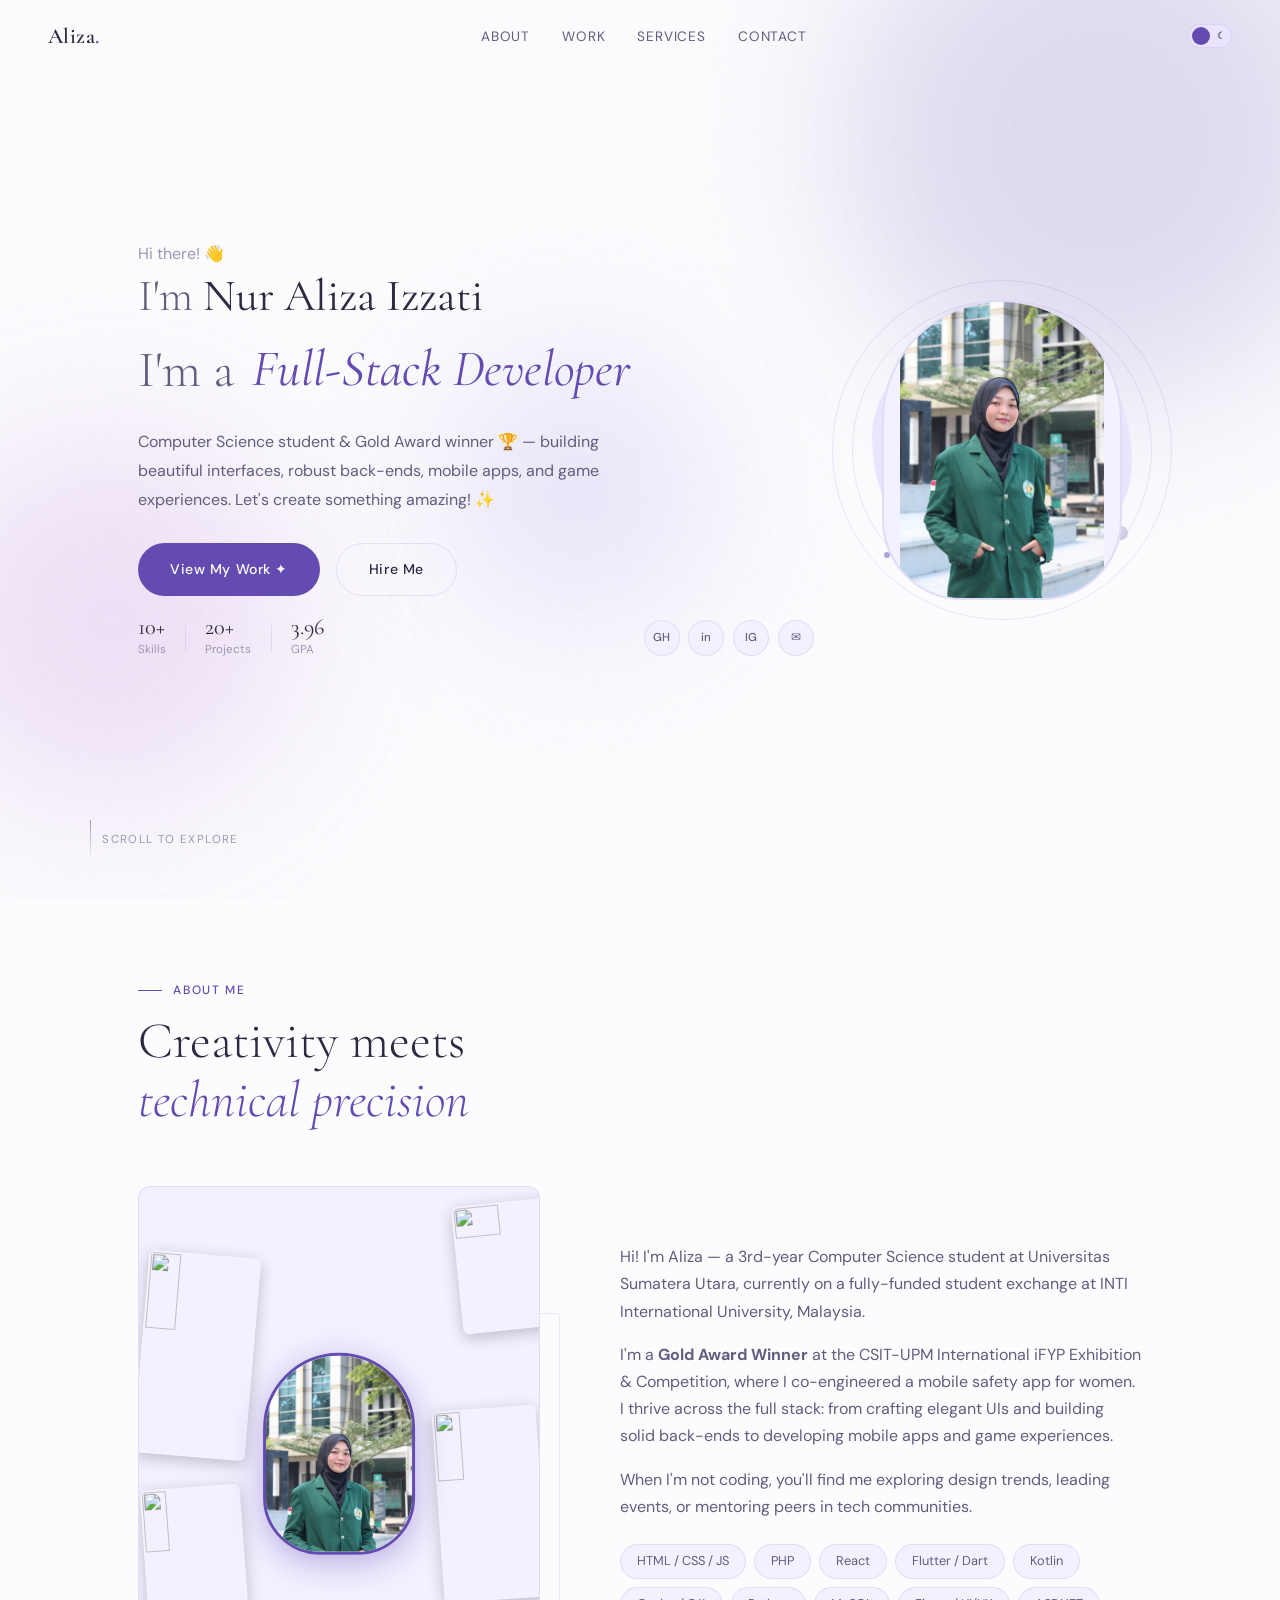
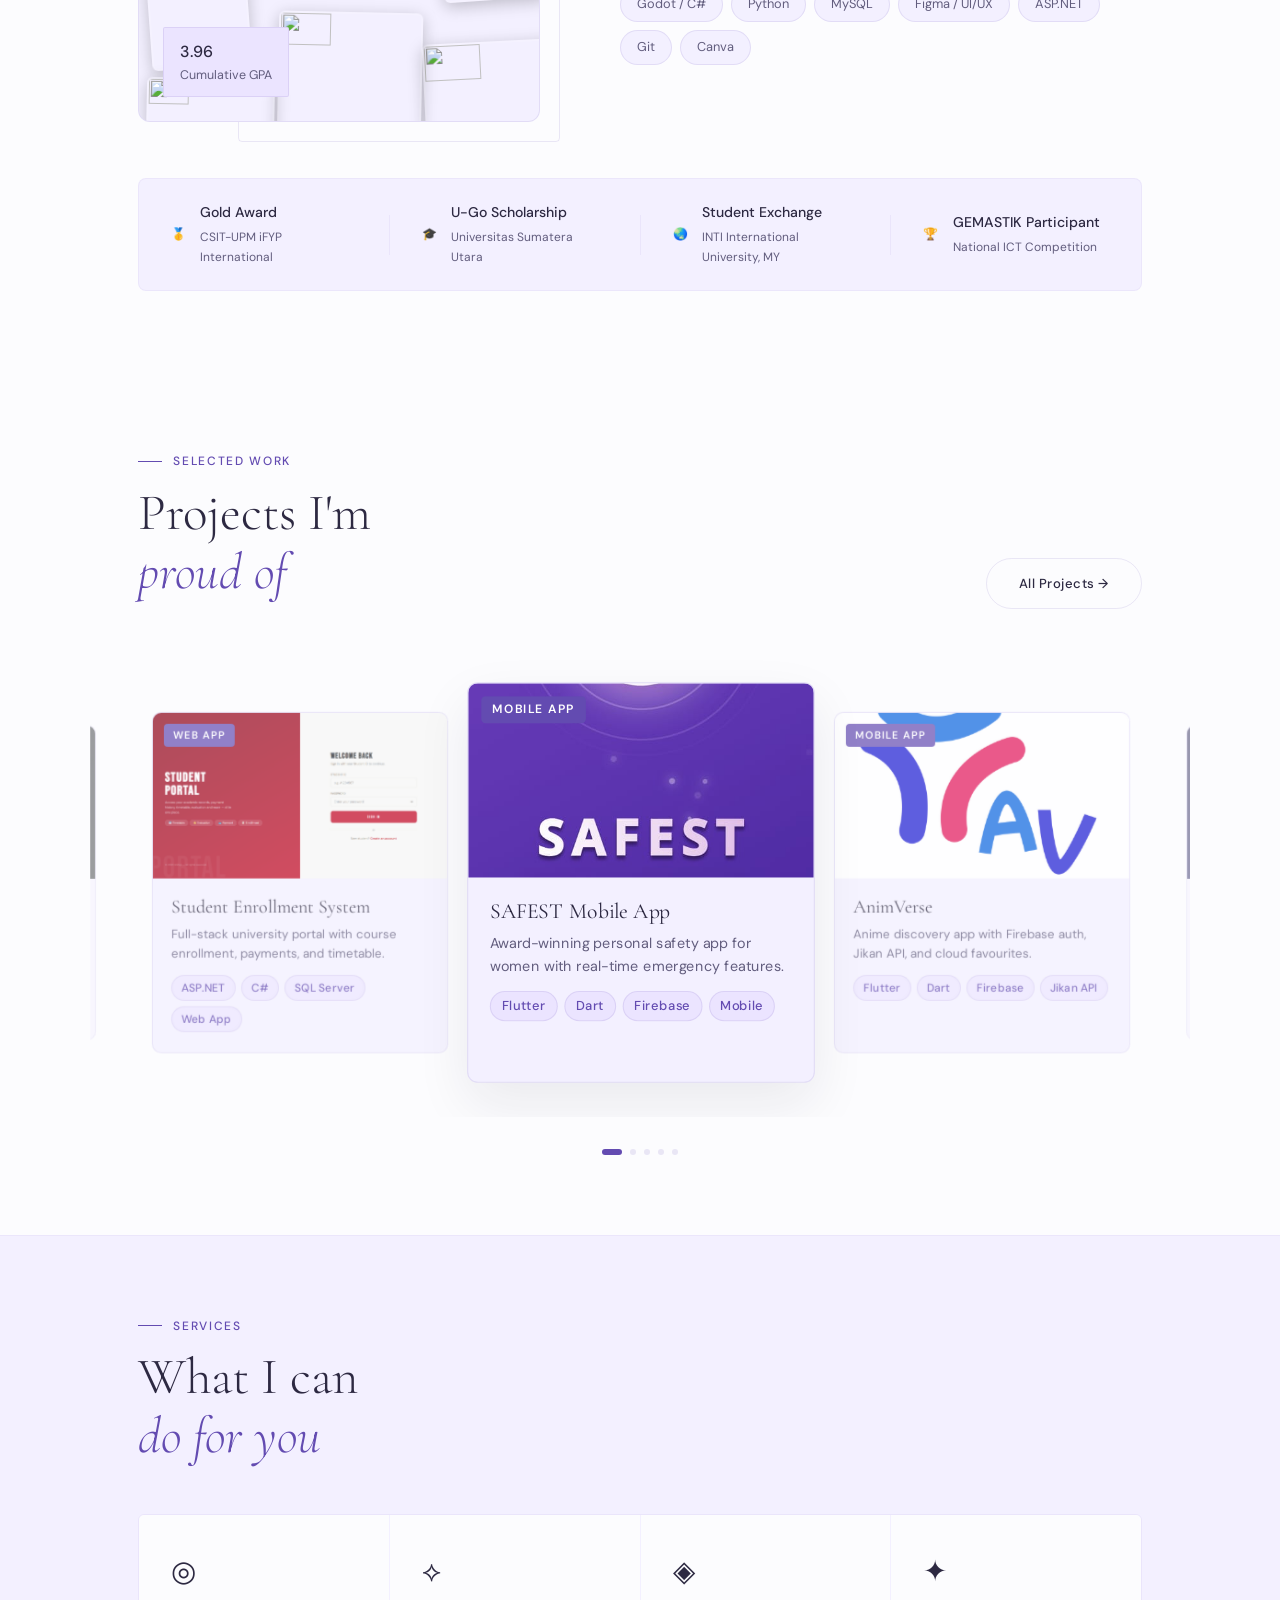
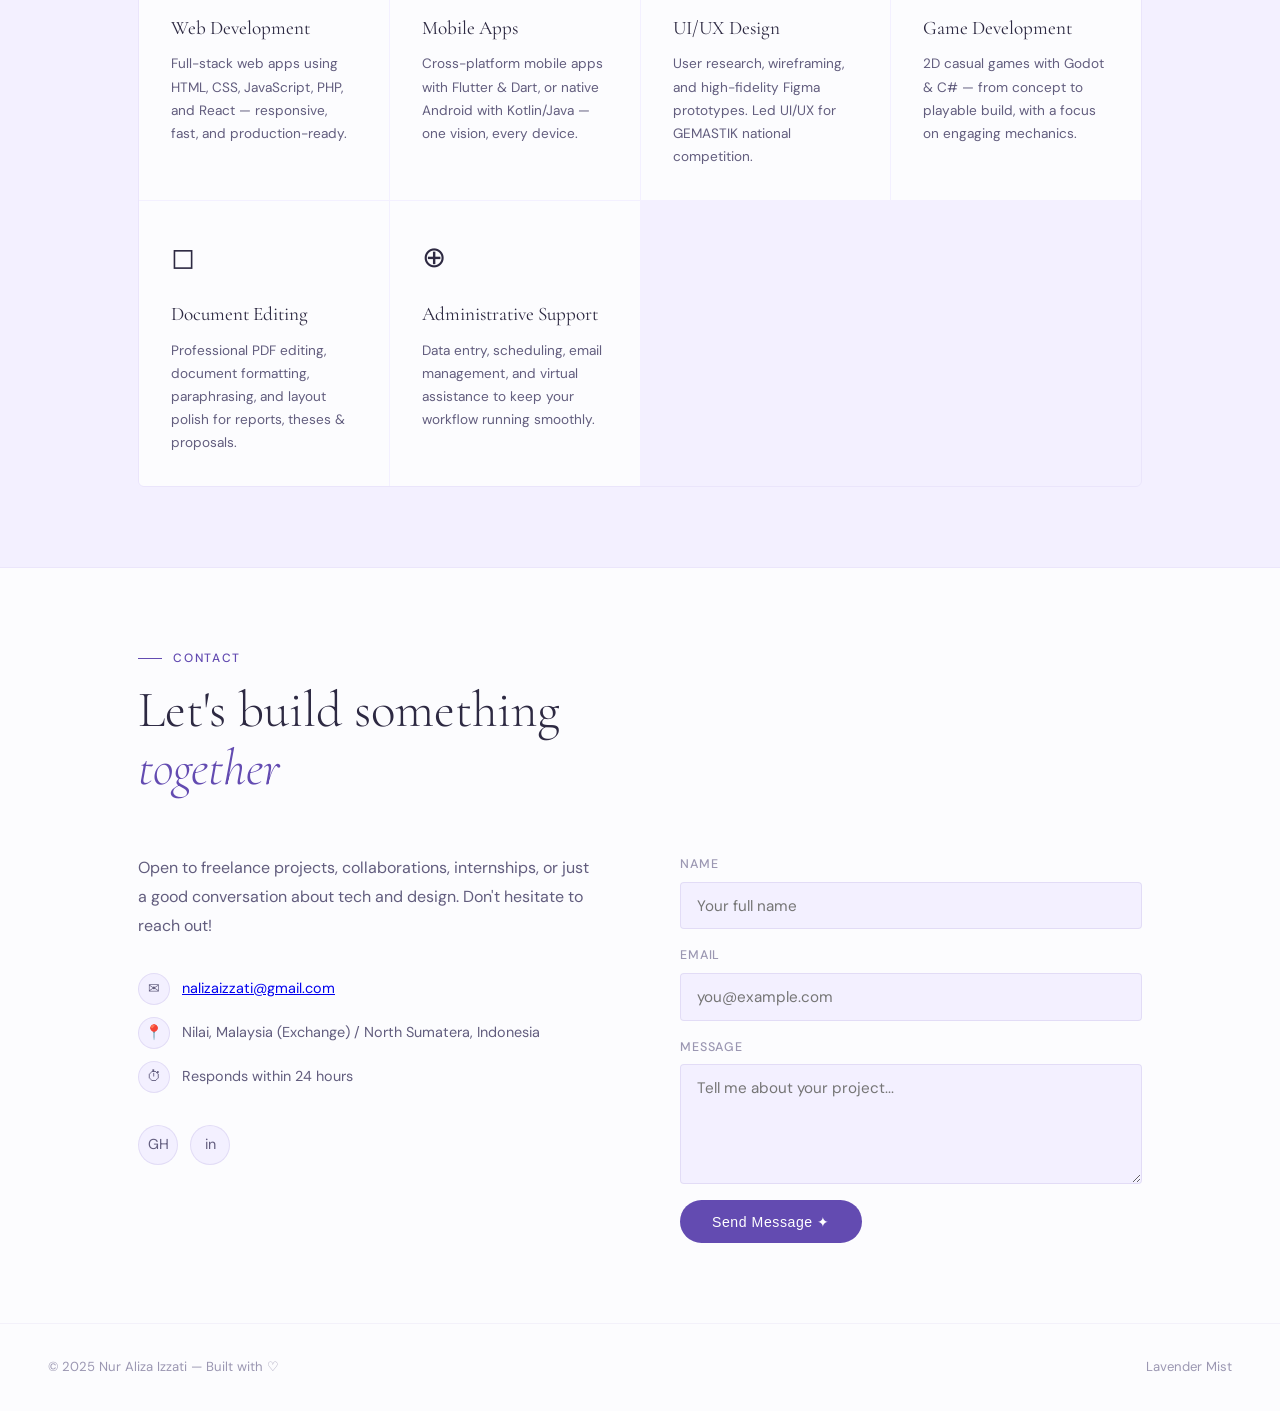
==== commit 67da375b: "Fix about me style" ====
--- a/index.html
+++ b/index.html
@@ -99,8 +99,14 @@
       </div>
       <div class="about-grid reveal">
         <div class="about-photo-wrap">
-          <div class="about-photo">
-            🌸
+          <div class="about-collage" id="aboutCollage">
+            <!-- Foto diri di tengah -->
+            <img
+              src="assets/img/izzati.png"
+              alt="Nur Aliza Izzati"
+              class="collage-self"
+            />
+            <!-- Tag GPA -->
             <div class="about-tag">
               <strong>3.96</strong>Cumulative GPA
             </div>
@@ -288,5 +294,133 @@
   </footer>
 
   <script src="script/main.js"></script>
+
+  <!-- ── ABOUT COLLAGE SCRIPT ── -->
+  <script>
+  (function initCollage() {
+    // ── Isi dengan path 15 foto kamu ──────────────────────────
+    const COLLAGE_IMAGES = [
+      'assets/img/collage/photo1.jpg',
+      'assets/img/collage/photo2.jpg',
+      'assets/img/collage/photo3.jpg',
+      'assets/img/collage/photo4.jpg',
+      'assets/img/collage/photo5.jpg',
+      'assets/img/collage/photo6.jpg',
+      'assets/img/collage/photo7.jpg',
+      'assets/img/collage/photo8.jpg',
+      'assets/img/collage/photo9.jpg',
+      'assets/img/collage/photo10.jpg',
+      'assets/img/collage/photo11.jpg',
+      'assets/img/collage/photo12.jpg',
+      'assets/img/collage/photo13.jpg',
+      'assets/img/collage/photo14.jpg',
+      'assets/img/collage/photo15.jpg',
+    ];
+    // ─────────────────────────────────────────────────────────
+
+    // Ukuran (% dari kotak): campuran landscape & portrait
+    const SIZES = [
+      { w: 38, h: 26 }, { w: 26, h: 36 }, { w: 34, h: 24 },
+      { w: 28, h: 38 }, { w: 36, h: 25 }, { w: 25, h: 34 },
+      { w: 32, h: 22 }, { w: 24, h: 33 }, { w: 37, h: 26 },
+      { w: 27, h: 37 }, { w: 33, h: 23 }, { w: 26, h: 35 },
+      { w: 35, h: 24 }, { w: 23, h: 32 }, { w: 34, h: 23 },
+    ];
+
+    // Zona tengah yang dijaga kosong untuk foto diri
+    // x: 29%–71%, y: 22%–78%
+    function overlapsCenter(x, y, w, h) {
+      return !(x + w < 29 || x > 71 || y + h < 22 || y > 78);
+    }
+
+    const placed = [];
+    function overlapsPlaced(x, y, w, h) {
+      for (const p of placed) {
+        const ox = x < p.x + p.w - 3 && x + w > p.x + 3;
+        const oy = y < p.y + p.h - 3 && y + h > p.y + 3;
+        if (ox && oy) return true;
+      }
+      return false;
+    }
+
+    function findPos(w, h) {
+      // Coba di 4 sudut & tepi dulu (zona yang paling sering kosong)
+      const zones = [
+        // Kiri atas
+        () => ({ x: rand(0, 28),       y: rand(0, 22) }),
+        // Kanan atas
+        () => ({ x: rand(72 - w, 92),  y: rand(0, 22) }),
+        // Kiri bawah
+        () => ({ x: rand(0, 28),       y: rand(78 - h, 92) }),
+        // Kanan bawah
+        () => ({ x: rand(72 - w, 92),  y: rand(78 - h, 92) }),
+        // Tepi kiri tengah
+        () => ({ x: rand(0, 18),       y: rand(22, 78 - h) }),
+        // Tepi kanan tengah
+        () => ({ x: rand(76, 94 - w),  y: rand(22, 78 - h) }),
+        // Atas tengah
+        () => ({ x: rand(29, 71 - w),  y: rand(0, 16) }),
+        // Bawah tengah
+        () => ({ x: rand(29, 71 - w),  y: rand(80, 94 - h) }),
+        // Random total
+        () => ({ x: rand(0, 92 - w),   y: rand(0, 92 - h) }),
+      ];
+
+      for (let attempt = 0; attempt < 120; attempt++) {
+        const zone = zones[Math.floor(Math.random() * zones.length)];
+        const { x, y } = zone();
+        if (!overlapsCenter(x, y, w, h) && !overlapsPlaced(x, y, w, h)) {
+          return { x, y };
+        }
+      }
+      return null;
+    }
+
+    function rand(min, max) {
+      return Math.random() * (max - min) + min;
+    }
+
+    function build() {
+      const box = document.getElementById('aboutCollage');
+      if (!box) return;
+
+      COLLAGE_IMAGES.forEach((src, i) => {
+        const size = SIZES[i % SIZES.length];
+        const pos  = findPos(size.w, size.h);
+        if (!pos) return;
+
+        placed.push({ ...pos, w: size.w, h: size.h });
+
+        const rot = (Math.random() * 18 - 9).toFixed(1);
+        const z   = 5 + (i % 12);
+
+        const img = document.createElement('img');
+        img.src       = src;
+        img.alt       = '';
+        img.className = 'collage-img';
+        img.style.cssText = `
+          left: ${pos.x}%; top: ${pos.y}%;
+          width: ${size.w}%; height: ${size.h}%;
+          transform: rotate(${rot}deg);
+          z-index: ${z};
+        `;
+        // Restore rotasi saat mouse leave
+        img.addEventListener('mouseleave', () => {
+          img.style.transform = `rotate(${rot}deg)`;
+          img.style.zIndex = z;
+        });
+
+        // Insert sebelum self foto & tag agar tidak menimpa keduanya
+        box.insertBefore(img, box.firstChild);
+      });
+    }
+
+    if (document.readyState === 'loading') {
+      document.addEventListener('DOMContentLoaded', build);
+    } else {
+      build();
+    }
+  })();
+  </script>
 </body>
 </html>
--- a/css/style.css
+++ b/css/style.css
@@ -451,12 +451,57 @@
   gap: 5rem; align-items: center; margin-top: 3.5rem;
 }
 .about-photo-wrap { position: relative; }
-.about-photo {
-  width: 100%; aspect-ratio: 3/4; border-radius: 4px;
-  background: var(--surface); border: 1px solid var(--border);
-  display: flex; align-items: center; justify-content: center;
-  font-size: 5rem; overflow: hidden; position: relative;
-}
+
+/* ── Photo Collage Box ── */
+.about-collage {
+  width: 100%;
+  aspect-ratio: 3/4;
+  border-radius: 12px;
+  background: var(--surface);
+  border: 1px solid var(--border);
+  position: relative;
+  overflow: hidden;
+}
+
+/* Each scattered image */
+.collage-img {
+  position: absolute;
+  border-radius: 6px;
+  border: 2px solid rgba(255,255,255,0.18);
+  object-fit: cover;
+  cursor: pointer;
+  transition: transform 0.35s cubic-bezier(0.34, 1.56, 0.64, 1),
+              box-shadow 0.35s ease;
+  will-change: transform;
+  box-shadow: 0 4px 16px rgba(0,0,0,0.22);
+}
+.collage-img:hover {
+  transform: scale(1.18) rotate(0deg) !important;
+  z-index: 50 !important;
+  box-shadow: 0 12px 40px rgba(0,0,0,0.42);
+}
+
+/* Center self photo */
+.collage-self {
+  position: absolute;
+  width: 38%;
+  aspect-ratio: 3/4;
+  top: 50%;
+  left: 50%;
+  transform: translate(-50%, -50%);
+  z-index: 30;
+  border-radius: 80px 80px 60px 60px;
+  object-fit: cover;
+  object-position: top center;
+  border: 3px solid var(--accent);
+  box-shadow: 0 8px 32px rgba(99,75,177,0.4);
+  transition: transform 0.35s ease, box-shadow 0.35s ease;
+}
+.collage-self:hover {
+  transform: translate(-50%, -50%) scale(1.06);
+  box-shadow: 0 16px 48px rgba(99,75,177,0.6);
+}
+
 .about-photo-deco {
   position: absolute; bottom: -20px; right: -20px;
   width: 80%; height: 80%;
@@ -467,6 +512,7 @@
   background: var(--surface2); border: 1px solid var(--border);
   border-radius: 2px; padding: 0.6rem 1rem;
   font-size: 0.78rem; color: var(--text-sec); backdrop-filter: blur(8px);
+  z-index: 40;
 }
 .about-tag strong { color: var(--text); font-weight: 500; display: block; font-size: 1rem; }
 .about-text p { color: var(--text-sec); margin-bottom: 1rem; font-size: 1rem; }
@@ -701,16 +747,117 @@
   .hero { grid-template-columns: 1fr; }
   .hero-photo-col { display: none; }
 }
+
 @media (max-width: 768px) {
+  /* Nav */
   nav { padding: 1rem 1.5rem; }
   nav.scrolled { padding: 0.75rem 1.5rem; }
   .nav-links { display: none; }
-  section { padding: 4rem 1.5rem; }
-  .hero { padding: 0 1.5rem; }
-  .carousel-outer { margin: 0 -1.5rem; padding: 2rem 1.5rem 2.5rem; }
-  .about-grid { grid-template-columns: 1fr; gap: 3rem; }
-  .contact-inner { grid-template-columns: 1fr; gap: 3rem; }
-  footer { flex-direction: column; gap: 1rem; text-align: center; }
+
+  /* Sections */
+  section { padding: 3.5rem 1.25rem; }
+  .hero { padding: 0 1.25rem; }
+
+  /* Hero text tighter on mobile */
+  .hero-tagline { font-size: 0.92rem; }
+  .hero-bottom { gap: 1rem; }
+  .hero-meta { gap: 0.9rem; }
+  .hero-socials { margin-left: 0; }
+  .hero-scroll-hint { display: none; }
+
+  /* Work header stacks */
+  .work-header {
+    flex-direction: column;
+    align-items: flex-start;
+    gap: 1rem;
+    margin-bottom: 2rem;
+  }
+
+  /* ── Carousel: 1 card on mobile ── */
+  .carousel-outer {
+    margin: 0 -1.25rem;
+    padding: 1.5rem 1.25rem 2rem;
+  }
+
+  /* Active card takes full viewport width minus padding */
+  .carousel-track .card {
+    transform: scale(0.88);
+    opacity: 0.35;
+  }
+  .carousel-track .card.is-near {
+    transform: scale(0.92);
+    opacity: 0.55;
+  }
+  .carousel-track .card.is-active {
+    transform: scale(1);
+    opacity: 1;
+    box-shadow: 0 12px 40px var(--shadow);
+  }
+
+  /* Card image taller on mobile for better visual */
+  .card-img { height: 160px; }
+  .card-content { padding: 14px 16px 18px; }
+  .card-content h3 { font-size: 1.1rem; }
+  .card-content p { font-size: 0.8rem; }
+
+  /* About */
+  .about-grid { grid-template-columns: 1fr; gap: 2.5rem; }
+  .about-photo-wrap { max-width: 320px; margin: 0 auto; }
+  .about-collage { aspect-ratio: 4/5; }
+  .collage-self { width: 42%; }
+
+  /* Achievements strip: 2 per row */
+  .achievements-strip { flex-wrap: wrap; }
+  .ach-item { flex: 1 1 calc(50% - 1rem); }
+
+  /* Services */
+  .services-grid { grid-template-columns: 1fr; }
+
+  /* Contact */
+  .contact-inner { grid-template-columns: 1fr; gap: 2.5rem; }
+
+  /* Footer */
+  footer {
+    flex-direction: column;
+    gap: 0.75rem;
+    text-align: center;
+    padding: 1.5rem 1.25rem;
+  }
+}
+
+@media (max-width: 480px) {
+  /* Even tighter on very small phones */
+  .hero-name { font-size: clamp(1.5rem, 6vw, 2rem); }
+  .hero-iam-label,
+  .role-item { font-size: clamp(1.5rem, 6vw, 2rem); }
+
+  .btn-primary, .btn-outline {
+    padding: 0.75rem 1.4rem;
+    font-size: 0.82rem;
+  }
+
+  .hero-cta { gap: 0.75rem; }
+
+  /* Stats row: smaller gap */
+  .hero-stat strong { font-size: 1.2rem; }
+  .hero-stat span { font-size: 0.68rem; }
+
+  /* Section titles */
+  .section-title { font-size: clamp(1.75rem, 7vw, 2.4rem); }
+
+  /* Achievements: 1 per row on very small */
+  .ach-item { flex: 1 1 100%; }
+
+  /* Collage tighter */
+  .about-collage { aspect-ratio: 1/1; }
+  .collage-self { width: 46%; }
+
+  /* Detail overlay full screen */
+  .detail-content {
+    padding: 24px 20px;
+    max-height: 92vh;
+    border-radius: 12px;
+  }
 }
 
 /* ---- PROJECT DETAIL OVERLAY ---- */
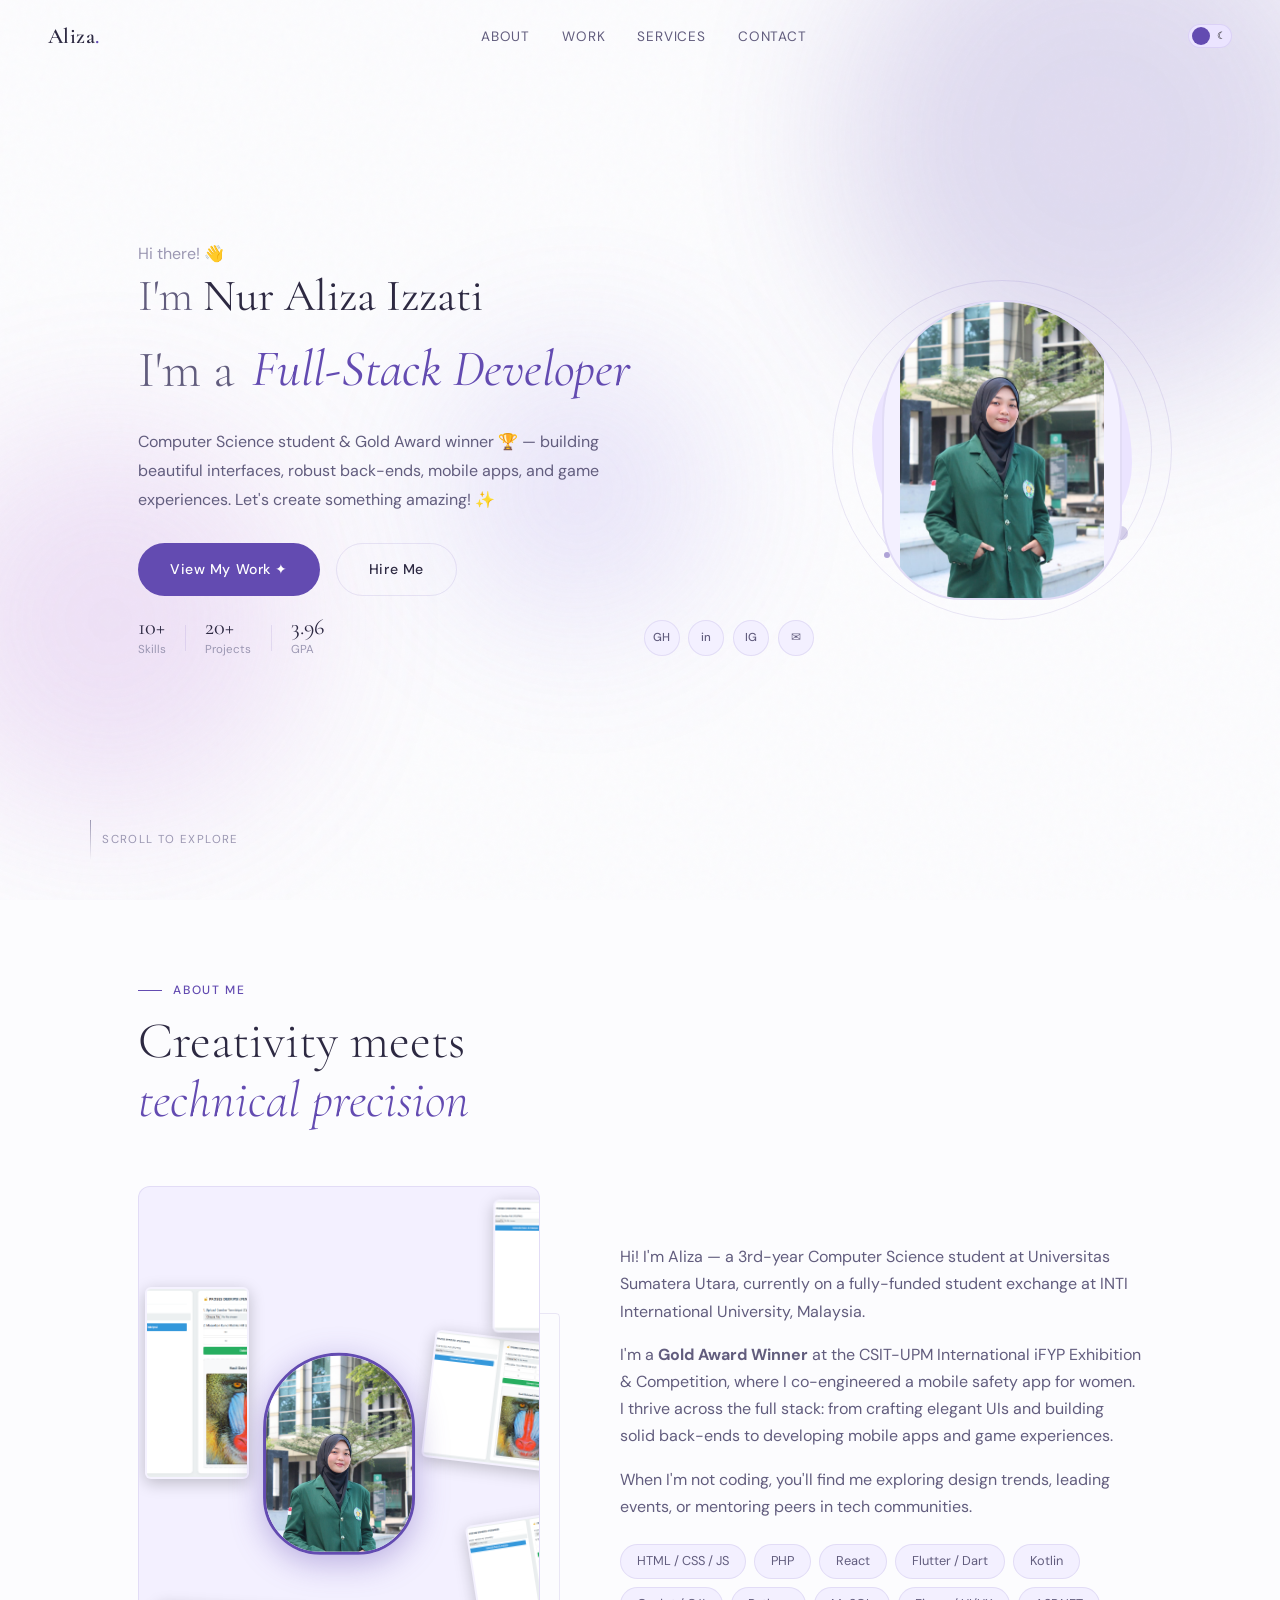
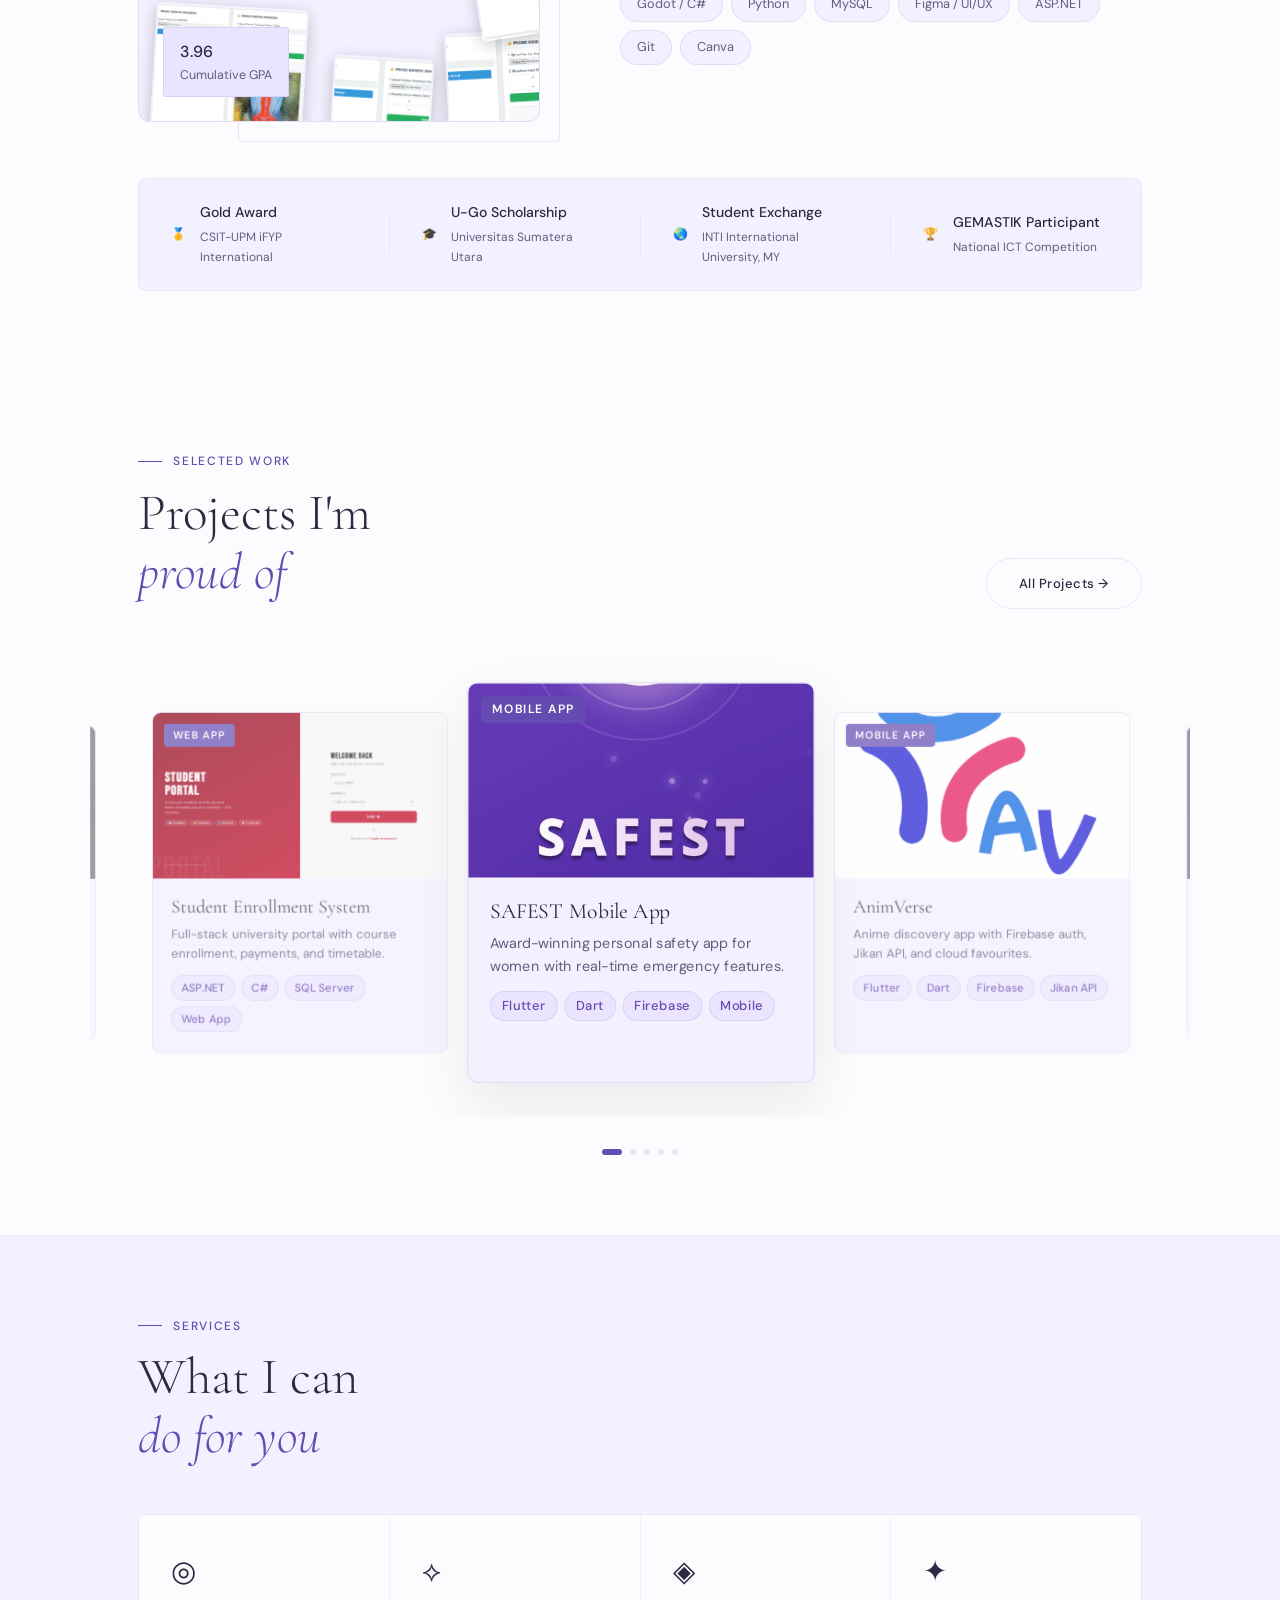
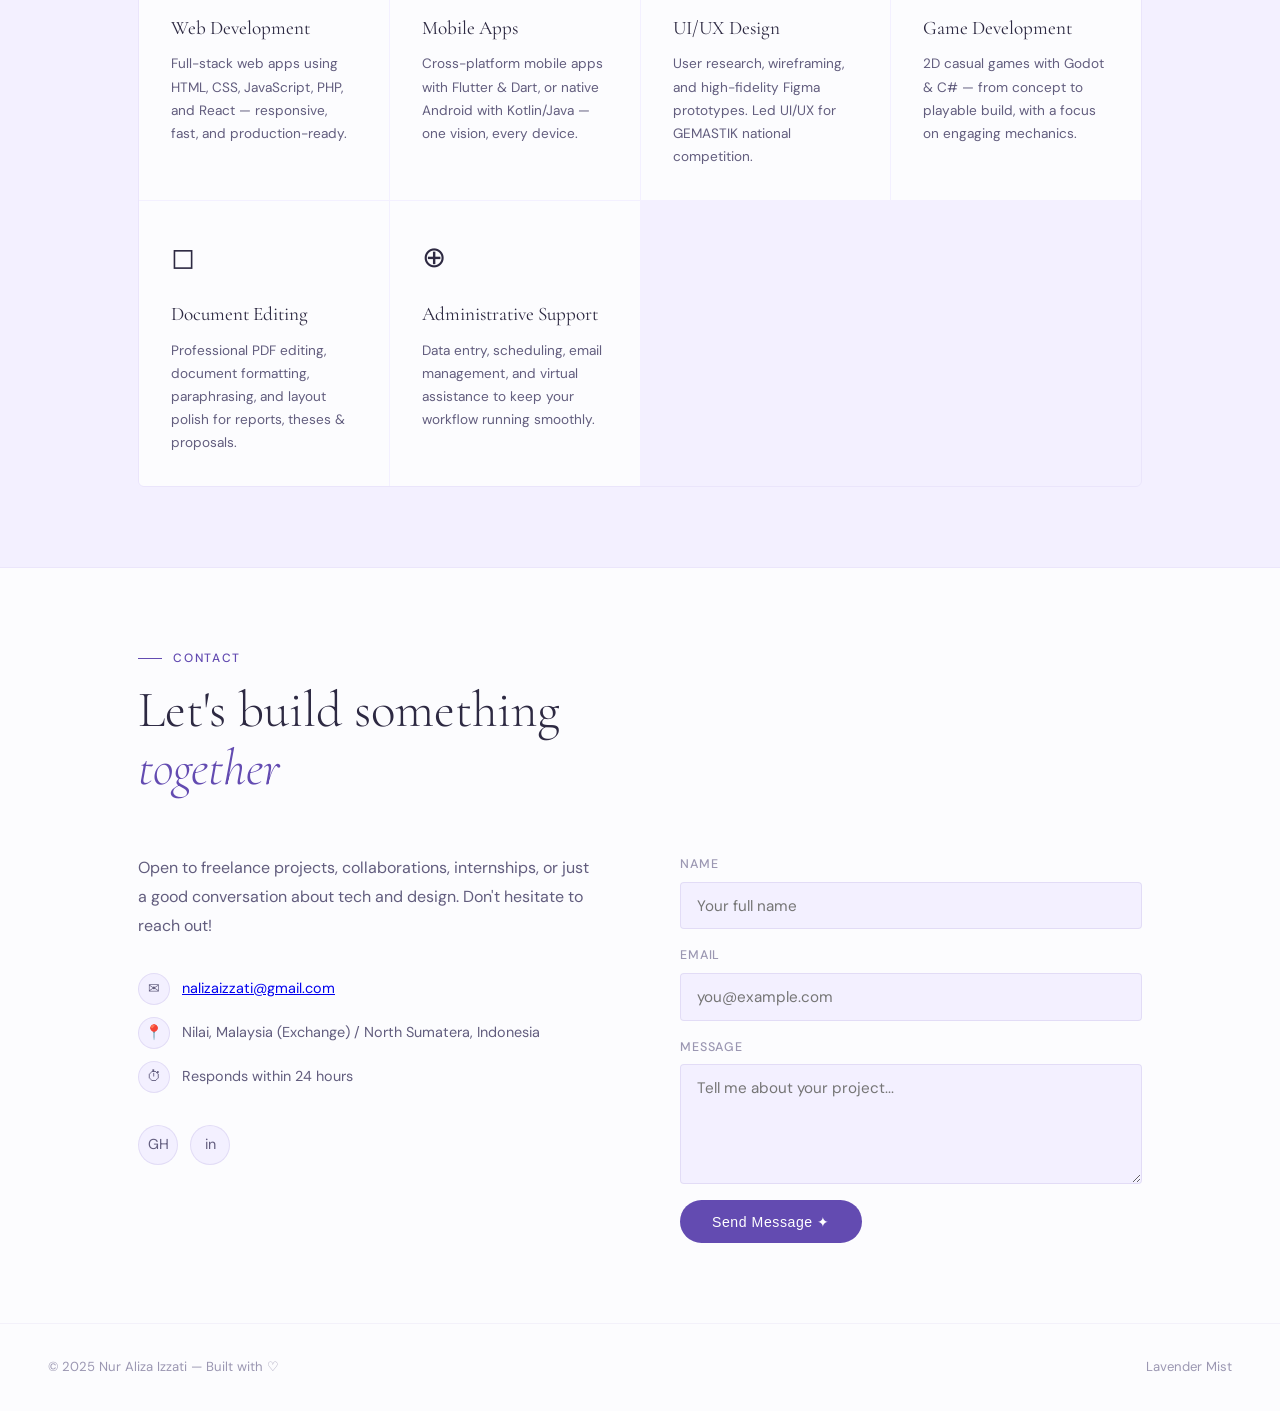
==== commit 4301c63e: "Fix style" ====
--- a/index.html
+++ b/index.html
@@ -300,18 +300,18 @@
   (function initCollage() {
     // ── Isi dengan path 15 foto kamu ──────────────────────────
     const COLLAGE_IMAGES = [
+      'assets/img/collage/photo1.png',
+      'assets/img/collage/photo1.png',
+      'assets/img/collage/photo1.png',
+      'assets/img/collage/photo1.png',
+      'assets/img/collage/photo1.png',
+      'assets/img/collage/photo1.png',
+      'assets/img/collage/photo1.png',
       'assets/img/collage/photo1.jpg',
-      'assets/img/collage/photo2.jpg',
-      'assets/img/collage/photo3.jpg',
-      'assets/img/collage/photo4.jpg',
-      'assets/img/collage/photo5.jpg',
-      'assets/img/collage/photo6.jpg',
-      'assets/img/collage/photo7.jpg',
-      'assets/img/collage/photo8.jpg',
-      'assets/img/collage/photo9.jpg',
-      'assets/img/collage/photo10.jpg',
-      'assets/img/collage/photo11.jpg',
-      'assets/img/collage/photo12.jpg',
+      'assets/img/collage/photo1.jpg',
+      'assets/img/collage/photo1.jpg',
+      'assets/img/collage/photo1.jpg',
+      'assets/img/collage/photo1.jpg',
       'assets/img/collage/photo13.jpg',
       'assets/img/collage/photo14.jpg',
       'assets/img/collage/photo15.jpg',
--- a/css/style.css
+++ b/css/style.css
@@ -860,14 +860,13 @@
   }
 }
 
-/* ---- PROJECT DETAIL OVERLAY ---- */
 .detail-overlay {
   position: fixed;
-  top: 0; left: 0;
+  inset: 0;
   width: 100%; height: 100%;
   background: rgba(14, 12, 26, 0.98); /* Lavender dark mist style */
   z-index: 10000;
-  display: none; /* Default tersembunyi */
+  display: none; 
   justify-content: center;
   align-items: center;
   padding: 20px;
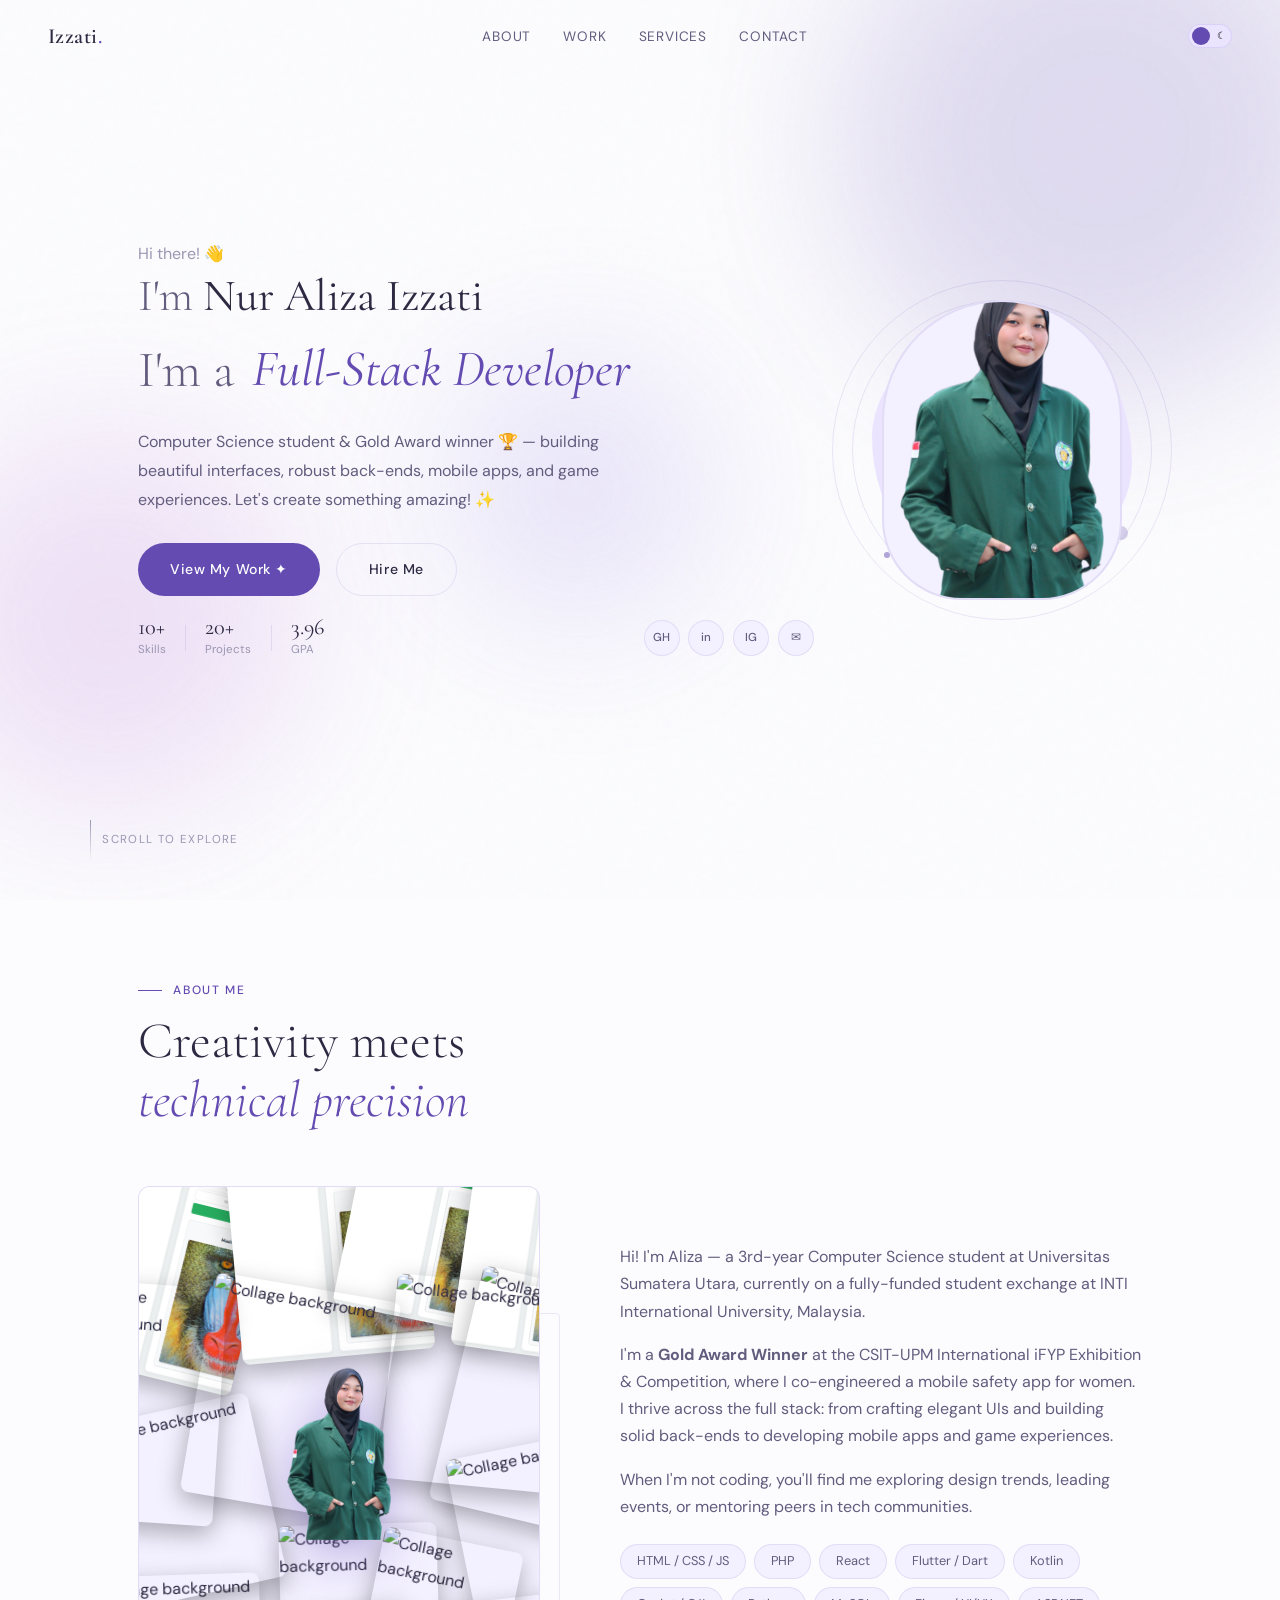
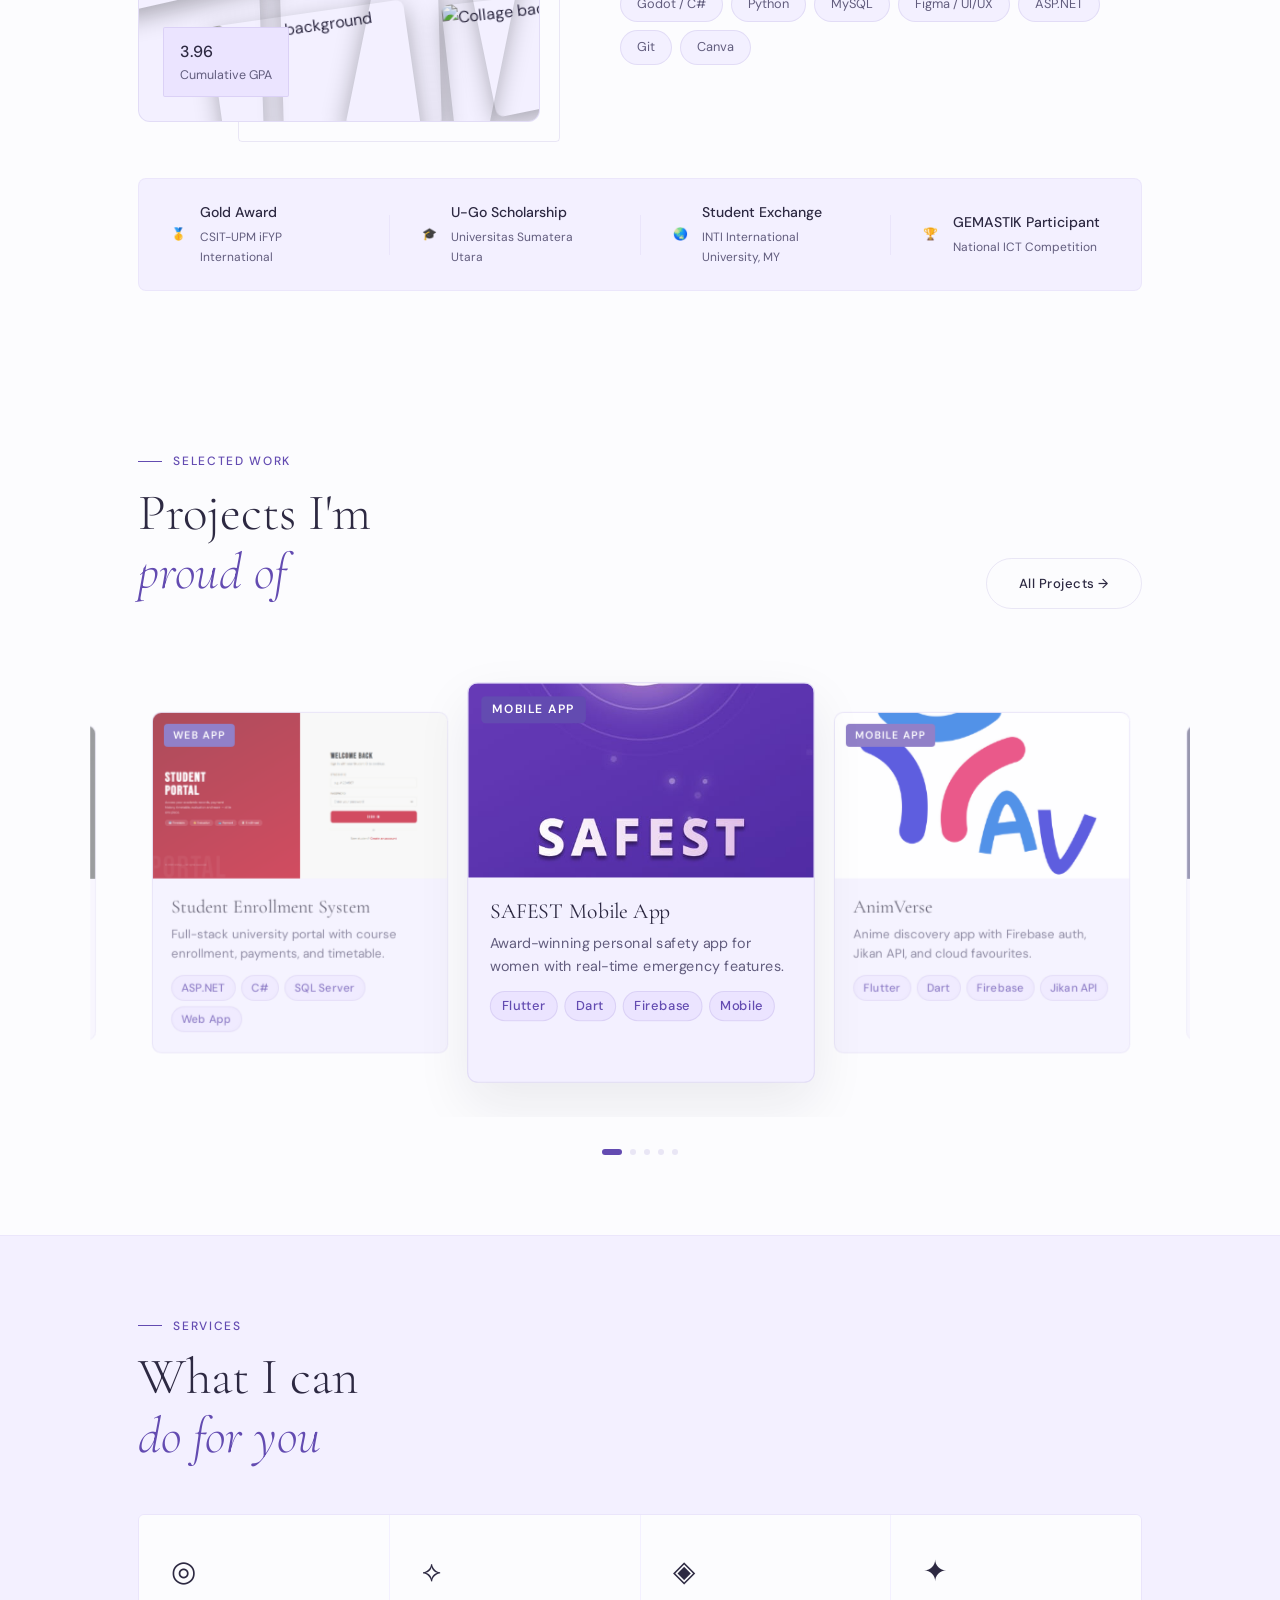
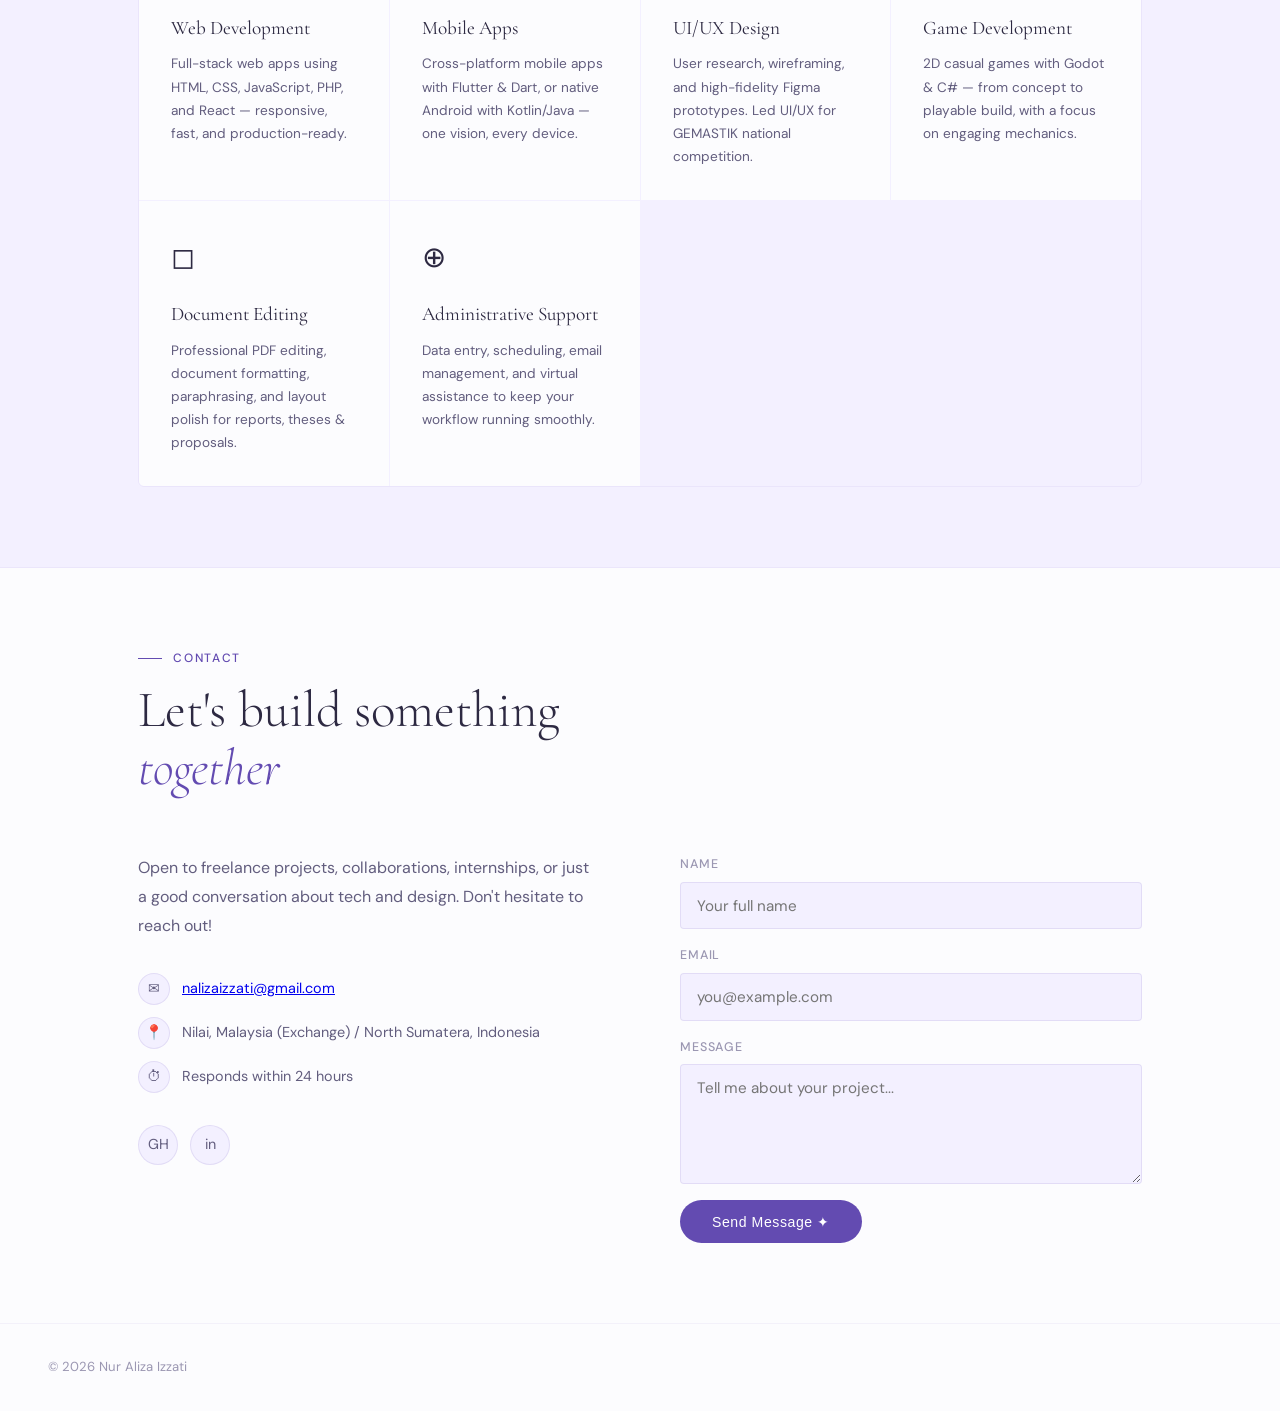
==== commit 5dcb2761: "Fix style" ====
--- a/index.html
+++ b/index.html
@@ -19,7 +19,7 @@
 
   <!-- NAV -->
   <nav>
-    <a href="#" class="nav-logo">Aliza<span>.</span></a>
+    <a href="#" class="nav-logo">Izzati<span>.</span></a>
     <ul class="nav-links">
       <li><a href="#about">About</a></li>
       <li><a href="#work">Work</a></li>
@@ -289,138 +289,68 @@
   </main>
 
   <footer>
-    <span>© 2025 Nur Aliza Izzati — Built with ♡</span>
-    <span>Lavender Mist</span>
+    <span>© 2026   Nur Aliza Izzati</span>
   </footer>
 
   <script src="script/main.js"></script>
 
   <!-- ── ABOUT COLLAGE SCRIPT ── -->
   <script>
-  (function initCollage() {
-    // ── Isi dengan path 15 foto kamu ──────────────────────────
-    const COLLAGE_IMAGES = [
-      'assets/img/collage/photo1.png',
-      'assets/img/collage/photo1.png',
-      'assets/img/collage/photo1.png',
-      'assets/img/collage/photo1.png',
-      'assets/img/collage/photo1.png',
-      'assets/img/collage/photo1.png',
-      'assets/img/collage/photo1.png',
-      'assets/img/collage/photo1.jpg',
-      'assets/img/collage/photo1.jpg',
-      'assets/img/collage/photo1.jpg',
-      'assets/img/collage/photo1.jpg',
-      'assets/img/collage/photo1.jpg',
-      'assets/img/collage/photo13.jpg',
-      'assets/img/collage/photo14.jpg',
-      'assets/img/collage/photo15.jpg',
-    ];
-    // ─────────────────────────────────────────────────────────
-
-    // Ukuran (% dari kotak): campuran landscape & portrait
-    const SIZES = [
-      { w: 38, h: 26 }, { w: 26, h: 36 }, { w: 34, h: 24 },
-      { w: 28, h: 38 }, { w: 36, h: 25 }, { w: 25, h: 34 },
-      { w: 32, h: 22 }, { w: 24, h: 33 }, { w: 37, h: 26 },
-      { w: 27, h: 37 }, { w: 33, h: 23 }, { w: 26, h: 35 },
-      { w: 35, h: 24 }, { w: 23, h: 32 }, { w: 34, h: 23 },
-    ];
-
-    // Zona tengah yang dijaga kosong untuk foto diri
-    // x: 29%–71%, y: 22%–78%
-    function overlapsCenter(x, y, w, h) {
-      return !(x + w < 29 || x > 71 || y + h < 22 || y > 78);
-    }
-
-    const placed = [];
-    function overlapsPlaced(x, y, w, h) {
-      for (const p of placed) {
-        const ox = x < p.x + p.w - 3 && x + w > p.x + 3;
-        const oy = y < p.y + p.h - 3 && y + h > p.y + 3;
-        if (ox && oy) return true;
+    (function initCollage() {
+      const COLLAGE_IMAGES = Array.from({length: 15}, (_, i) => `assets/img/collect/photo${i + 1}.jpg`);
+
+      const positions = [
+        { x: -10, y: -10 }, { x: 25, y: -15 }, { x: 55, y: -10 }, { x: 80, y: -15 }, // Baris Atas
+        { x: -10, y: 70 },  { x: 25, y: 75 },  { x: 55, y: 70 },  { x: 80, y: 75 },  // Baris Bawah
+        { x: -15, y: 20 },  { x: -10, y: 45 },                                       // Sisi Kiri
+        { x: 75, y: 20 },   { x: 80, y: 45 },                                        // Sisi Kanan
+        { x: 15, y: 15 },   { x: 60, y: 15 },  { x: 35, y: 60 }                      // Pengisi Tengah (Tertutup foto profil)
+      ];
+
+      function build() {
+        const box = document.getElementById('aboutCollage');
+        if (!box) return;
+
+        COLLAGE_IMAGES.forEach((src, i) => {
+          // Ambil titik awal dan beri sedikit variasi acak (+/- 5%)
+          const baseX = positions[i].x + (Math.random() * 10 - 5);
+          const baseY = positions[i].y + (Math.random() * 10 - 5);
+
+          // Buat ukuran foto cukup besar (35% - 50%) agar saling menumpuk dan menutup spasi
+          const sizeW = 35 + Math.random() * 15;
+          const sizeH = 35 + Math.random() * 15;
+
+          const rot = (Math.random() * 30 - 15).toFixed(1); // Rotasi -15deg hingga 15deg
+          const z = 5 + i;
+
+          const img = document.createElement('img');
+          img.src = src;
+          img.alt = 'Collage background';
+          img.className = 'collage-img';
+          img.style.cssText = `
+            left: ${baseX}%; top: ${baseY}%;
+            width: ${sizeW}%; height: ${sizeH}%;
+            transform: rotate(${rot}deg);
+            z-index: ${z};
+          `;
+
+          // Kembalikan rotasi saat mouse tidak lagi hover
+          img.addEventListener('mouseleave', () => {
+            img.style.transform = `rotate(${rot}deg)`;
+            img.style.zIndex = z;
+          });
+
+          // Insert sebelum gambar profil utama
+          box.insertBefore(img, box.firstChild);
+        });
       }
-      return false;
-    }
-
-    function findPos(w, h) {
-      // Coba di 4 sudut & tepi dulu (zona yang paling sering kosong)
-      const zones = [
-        // Kiri atas
-        () => ({ x: rand(0, 28),       y: rand(0, 22) }),
-        // Kanan atas
-        () => ({ x: rand(72 - w, 92),  y: rand(0, 22) }),
-        // Kiri bawah
-        () => ({ x: rand(0, 28),       y: rand(78 - h, 92) }),
-        // Kanan bawah
-        () => ({ x: rand(72 - w, 92),  y: rand(78 - h, 92) }),
-        // Tepi kiri tengah
-        () => ({ x: rand(0, 18),       y: rand(22, 78 - h) }),
-        // Tepi kanan tengah
-        () => ({ x: rand(76, 94 - w),  y: rand(22, 78 - h) }),
-        // Atas tengah
-        () => ({ x: rand(29, 71 - w),  y: rand(0, 16) }),
-        // Bawah tengah
-        () => ({ x: rand(29, 71 - w),  y: rand(80, 94 - h) }),
-        // Random total
-        () => ({ x: rand(0, 92 - w),   y: rand(0, 92 - h) }),
-      ];
-
-      for (let attempt = 0; attempt < 120; attempt++) {
-        const zone = zones[Math.floor(Math.random() * zones.length)];
-        const { x, y } = zone();
-        if (!overlapsCenter(x, y, w, h) && !overlapsPlaced(x, y, w, h)) {
-          return { x, y };
-        }
+
+      if (document.readyState === 'loading') {
+        document.addEventListener('DOMContentLoaded', build);
+      } else {
+        build();
       }
-      return null;
-    }
-
-    function rand(min, max) {
-      return Math.random() * (max - min) + min;
-    }
-
-    function build() {
-      const box = document.getElementById('aboutCollage');
-      if (!box) return;
-
-      COLLAGE_IMAGES.forEach((src, i) => {
-        const size = SIZES[i % SIZES.length];
-        const pos  = findPos(size.w, size.h);
-        if (!pos) return;
-
-        placed.push({ ...pos, w: size.w, h: size.h });
-
-        const rot = (Math.random() * 18 - 9).toFixed(1);
-        const z   = 5 + (i % 12);
-
-        const img = document.createElement('img');
-        img.src       = src;
-        img.alt       = '';
-        img.className = 'collage-img';
-        img.style.cssText = `
-          left: ${pos.x}%; top: ${pos.y}%;
-          width: ${size.w}%; height: ${size.h}%;
-          transform: rotate(${rot}deg);
-          z-index: ${z};
-        `;
-        // Restore rotasi saat mouse leave
-        img.addEventListener('mouseleave', () => {
-          img.style.transform = `rotate(${rot}deg)`;
-          img.style.zIndex = z;
-        });
-
-        // Insert sebelum self foto & tag agar tidak menimpa keduanya
-        box.insertBefore(img, box.firstChild);
-      });
-    }
-
-    if (document.readyState === 'loading') {
-      document.addEventListener('DOMContentLoaded', build);
-    } else {
-      build();
-    }
-  })();
+    })();
   </script>
 </body>
 </html>
--- a/css/style.css
+++ b/css/style.css
@@ -484,24 +484,34 @@
 /* Center self photo */
 .collage-self {
   position: absolute;
-  width: 38%;
-  aspect-ratio: 3/4;
+  width: 26%; /* Ukuran diperkecil (sebelumnya 38%) */
   top: 50%;
   left: 50%;
   transform: translate(-50%, -50%);
   z-index: 30;
-  border-radius: 80px 80px 60px 60px;
+  
+  /* Karena background transparan, hilangkan border dan gunakan drop-shadow */
+  filter: drop-shadow(0 12px 24px rgba(99,75,177,0.4));
+  transition: transform 0.35s ease, filter 0.35s ease;
+  object-fit: contain; /* Memastikan gambar PNG tidak terpotong */
+}
+
+.collage-self:hover {
+  transform: translate(-50%, -50%) scale(1.08);
+  filter: drop-shadow(0 16px 40px rgba(99,75,177,0.7));
+}
+
+/* Sedikit penyesuaian untuk gambar background agar tidak ada gap */
+.collage-img {
+  position: absolute;
+  border-radius: 8px;
+  border: none; /* Dihilangkan agar lebih menyatu */
   object-fit: cover;
-  object-position: top center;
-  border: 3px solid var(--accent);
-  box-shadow: 0 8px 32px rgba(99,75,177,0.4);
-  transition: transform 0.35s ease, box-shadow 0.35s ease;
-}
-.collage-self:hover {
-  transform: translate(-50%, -50%) scale(1.06);
-  box-shadow: 0 16px 48px rgba(99,75,177,0.6);
-}
-
+  cursor: pointer;
+  transition: transform 0.35s cubic-bezier(0.34, 1.56, 0.64, 1), box-shadow 0.35s ease;
+  will-change: transform;
+  box-shadow: 0 8px 24px rgba(0,0,0,0.3); /* Bayangan lebih gelap untuk kedalaman */
+}
 .about-photo-deco {
   position: absolute; bottom: -20px; right: -20px;
   width: 80%; height: 80%;
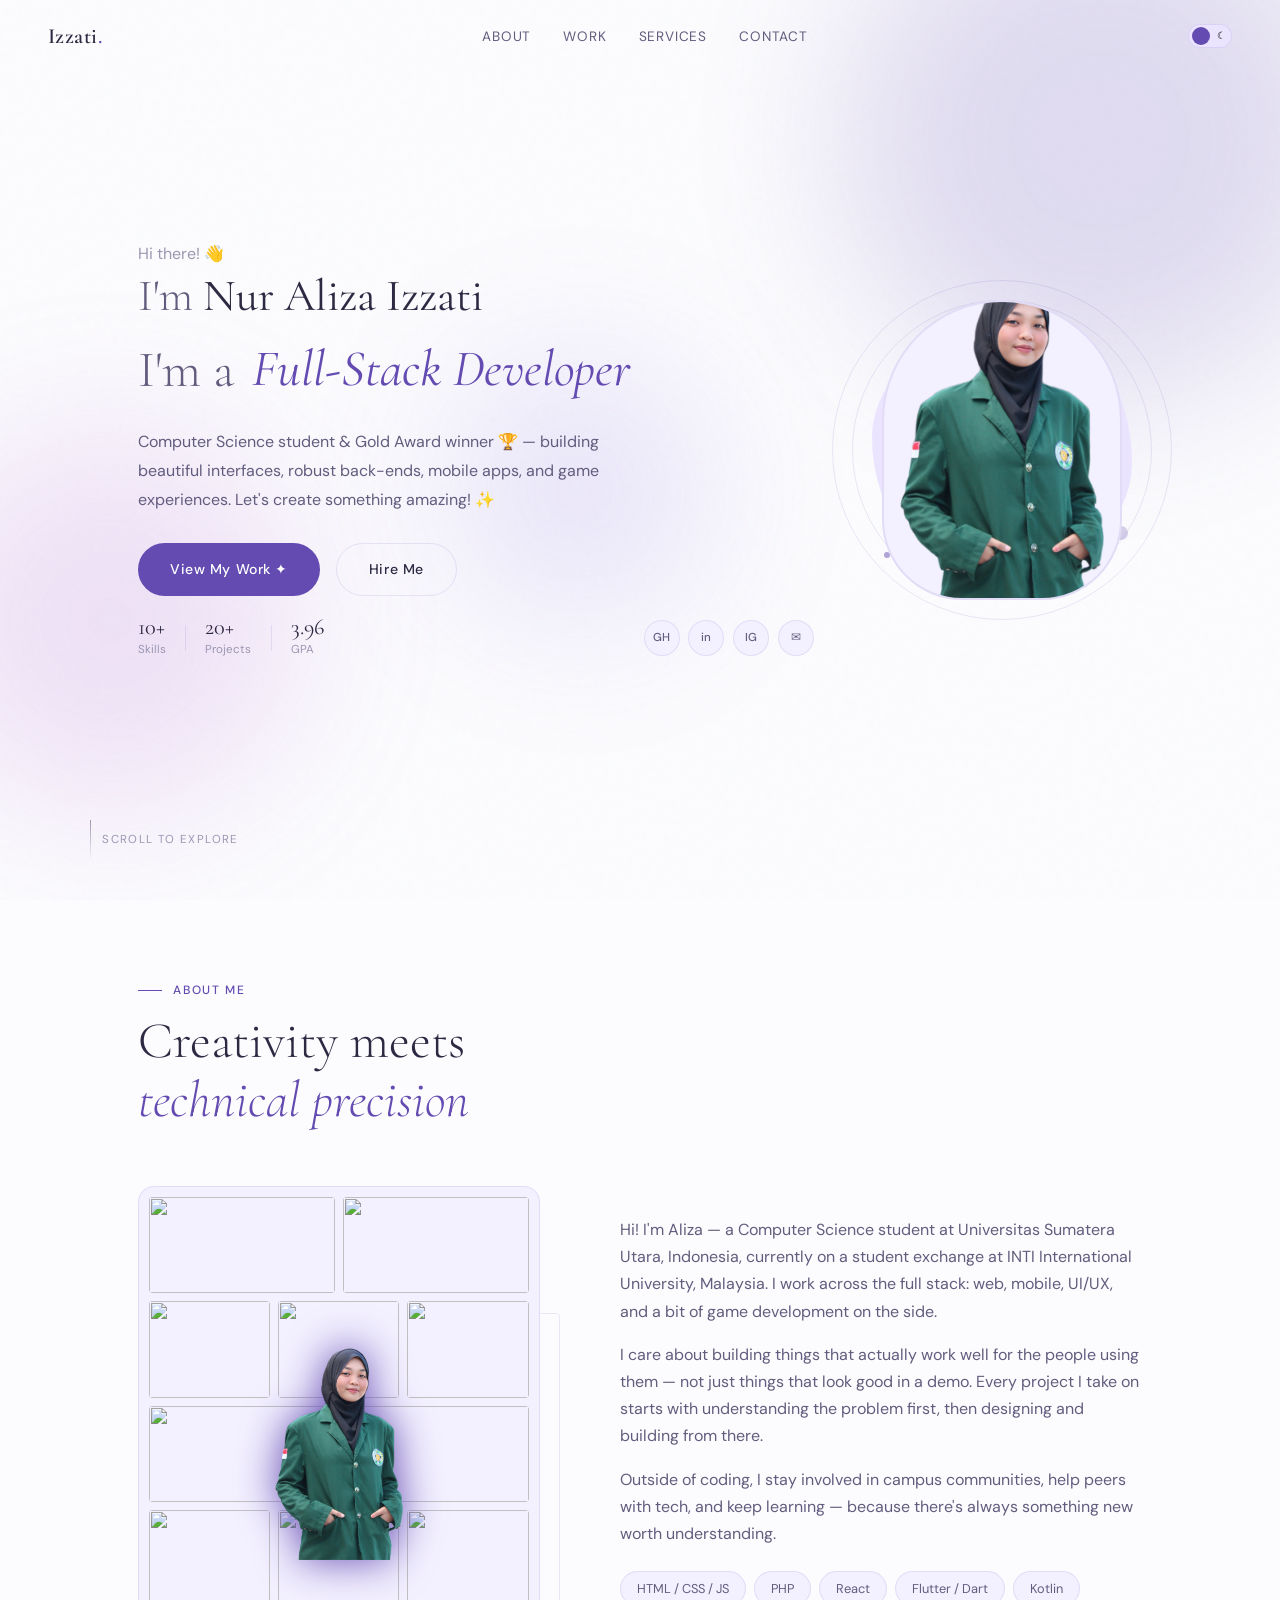
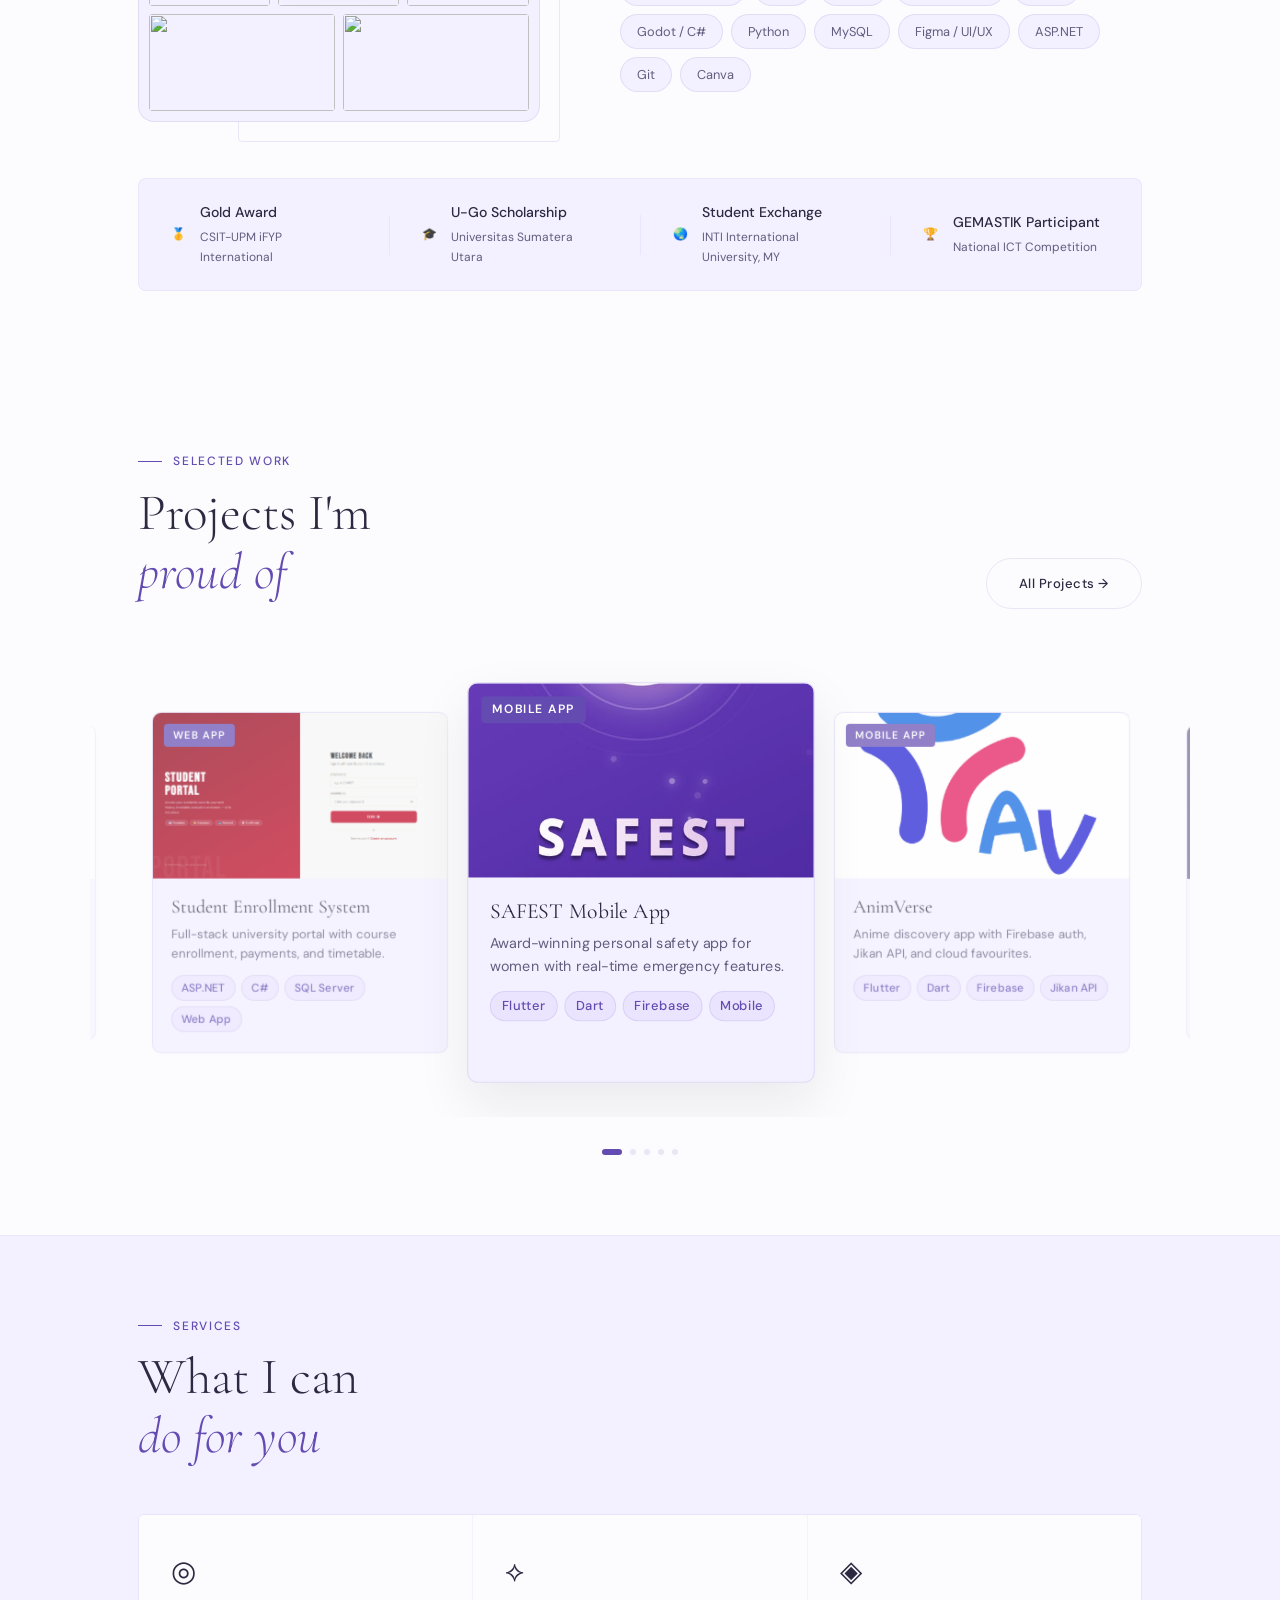
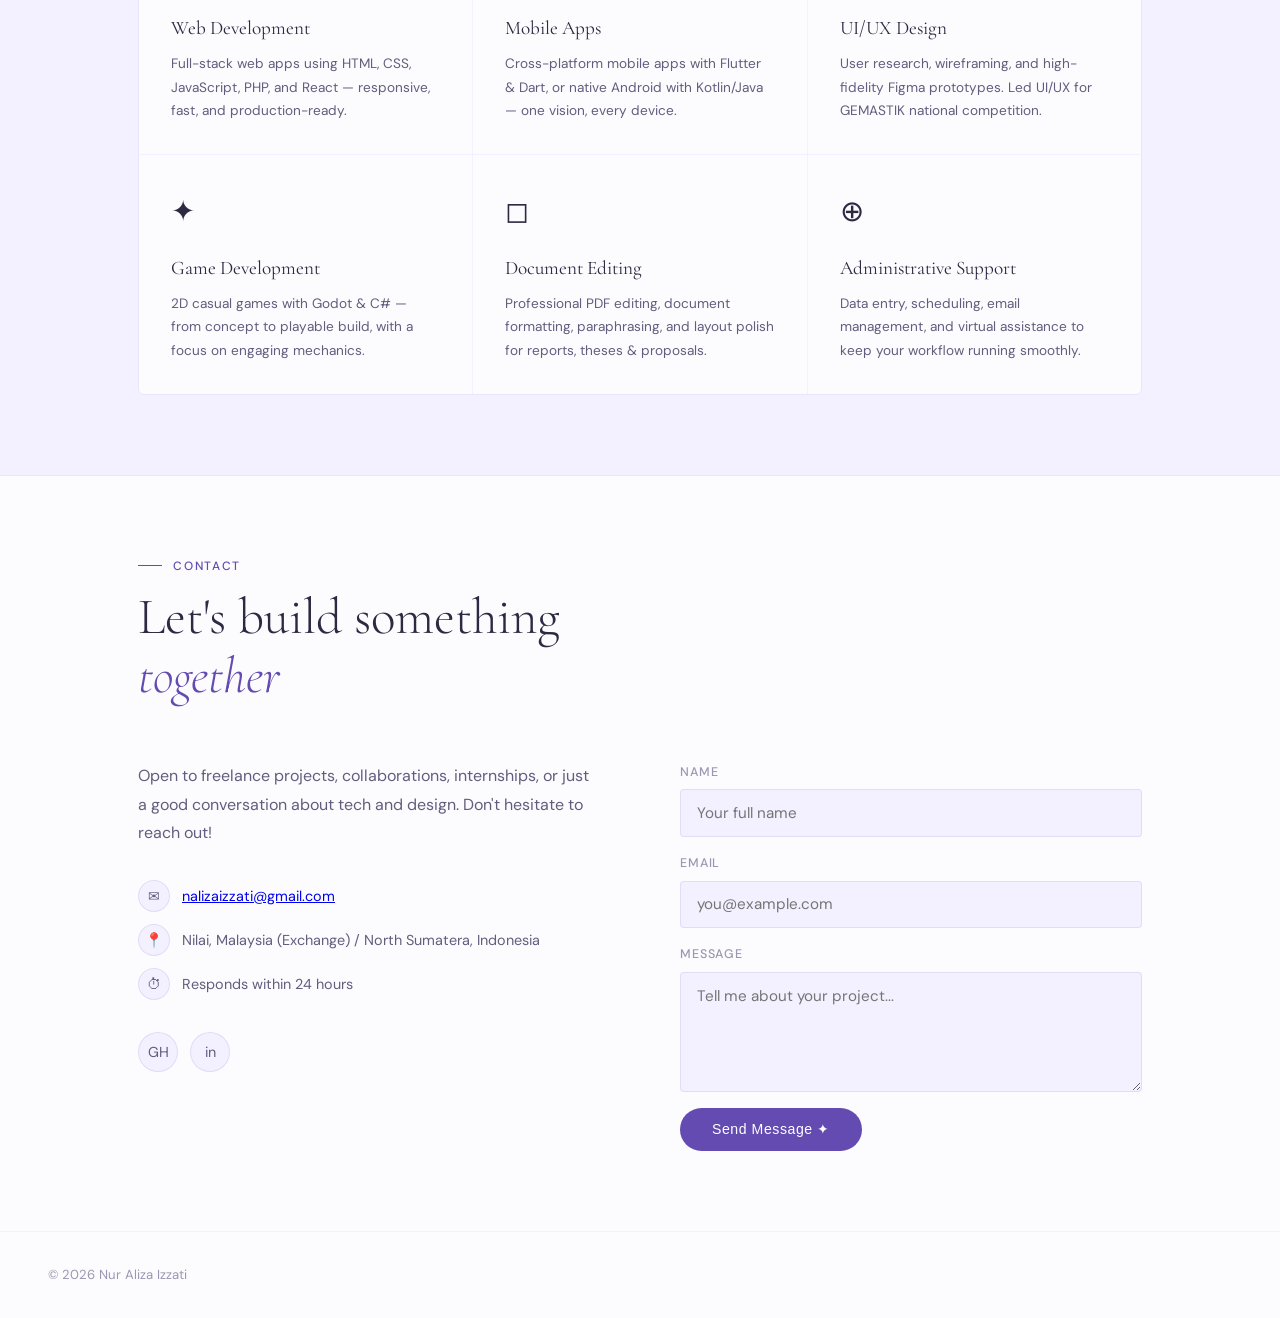
==== commit 40d92caa: "Style: Added Photo" ====
--- a/index.html
+++ b/index.html
@@ -99,14 +99,8 @@
       </div>
       <div class="about-grid reveal">
         <div class="about-photo-wrap">
-          <div class="about-collage" id="aboutCollage">
-            <!-- Foto diri di tengah -->
-            <img
-              src="assets/img/izzati.png"
-              alt="Nur Aliza Izzati"
-              class="collage-self"
-            />
-            <!-- Tag GPA -->
+          <div class="about-collect" id="aboutCollect">
+            <img src="assets/img/izzati.png" alt="Nur Aliza Izzati" class="collect-self" />
             <div class="about-tag">
               <strong>3.96</strong>Cumulative GPA
             </div>
@@ -114,9 +108,9 @@
           <div class="about-photo-deco"></div>
         </div>
         <div class="about-text">
-          <p>Hi! I'm Aliza — a 3rd-year Computer Science student at Universitas Sumatera Utara, currently on a fully-funded student exchange at INTI International University, Malaysia.</p>
-          <p>I'm a <strong>Gold Award Winner</strong> at the CSIT-UPM International iFYP Exhibition & Competition, where I co-engineered a mobile safety app for women. I thrive across the full stack: from crafting elegant UIs and building solid back-ends to developing mobile apps and game experiences.</p>
-          <p>When I'm not coding, you'll find me exploring design trends, leading events, or mentoring peers in tech communities.</p>
+          <p>Hi! I'm Aliza — a Computer Science student at Universitas Sumatera Utara, Indonesia, currently on a student exchange at INTI International University, Malaysia. I work across the full stack: web, mobile, UI/UX, and a bit of game development on the side.</p>
+          <p>I care about building things that actually work well for the people using them — not just things that look good in a demo. Every project I take on starts with understanding the problem first, then designing and building from there.</p>
+          <p>Outside of coding, I stay involved in campus communities, help peers with tech, and keep learning — because there's always something new worth understanding.</p>
           <div class="skills-pills">
             <span class="pill">HTML / CSS / JS</span>
             <span class="pill">PHP</span>
@@ -294,63 +288,5 @@
 
   <script src="script/main.js"></script>
 
-  <!-- ── ABOUT COLLAGE SCRIPT ── -->
-  <script>
-    (function initCollage() {
-      const COLLAGE_IMAGES = Array.from({length: 15}, (_, i) => `assets/img/collect/photo${i + 1}.jpg`);
-
-      const positions = [
-        { x: -10, y: -10 }, { x: 25, y: -15 }, { x: 55, y: -10 }, { x: 80, y: -15 }, // Baris Atas
-        { x: -10, y: 70 },  { x: 25, y: 75 },  { x: 55, y: 70 },  { x: 80, y: 75 },  // Baris Bawah
-        { x: -15, y: 20 },  { x: -10, y: 45 },                                       // Sisi Kiri
-        { x: 75, y: 20 },   { x: 80, y: 45 },                                        // Sisi Kanan
-        { x: 15, y: 15 },   { x: 60, y: 15 },  { x: 35, y: 60 }                      // Pengisi Tengah (Tertutup foto profil)
-      ];
-
-      function build() {
-        const box = document.getElementById('aboutCollage');
-        if (!box) return;
-
-        COLLAGE_IMAGES.forEach((src, i) => {
-          // Ambil titik awal dan beri sedikit variasi acak (+/- 5%)
-          const baseX = positions[i].x + (Math.random() * 10 - 5);
-          const baseY = positions[i].y + (Math.random() * 10 - 5);
-
-          // Buat ukuran foto cukup besar (35% - 50%) agar saling menumpuk dan menutup spasi
-          const sizeW = 35 + Math.random() * 15;
-          const sizeH = 35 + Math.random() * 15;
-
-          const rot = (Math.random() * 30 - 15).toFixed(1); // Rotasi -15deg hingga 15deg
-          const z = 5 + i;
-
-          const img = document.createElement('img');
-          img.src = src;
-          img.alt = 'Collage background';
-          img.className = 'collage-img';
-          img.style.cssText = `
-            left: ${baseX}%; top: ${baseY}%;
-            width: ${sizeW}%; height: ${sizeH}%;
-            transform: rotate(${rot}deg);
-            z-index: ${z};
-          `;
-
-          // Kembalikan rotasi saat mouse tidak lagi hover
-          img.addEventListener('mouseleave', () => {
-            img.style.transform = `rotate(${rot}deg)`;
-            img.style.zIndex = z;
-          });
-
-          // Insert sebelum gambar profil utama
-          box.insertBefore(img, box.firstChild);
-        });
-      }
-
-      if (document.readyState === 'loading') {
-        document.addEventListener('DOMContentLoaded', build);
-      } else {
-        build();
-      }
-    })();
-  </script>
 </body>
 </html>
--- a/css/style.css
+++ b/css/style.css
@@ -452,66 +452,99 @@
 }
 .about-photo-wrap { position: relative; }
 
-/* ── Photo Collage Box ── */
-.about-collage {
+.about-collect {
   width: 100%;
   aspect-ratio: 3/4;
-  border-radius: 12px;
+  display: grid;
+  grid-template-columns: repeat(6, 1fr);
+  /* PAKSA 6 baris membagi rata tinggi box */
+  grid-template-rows: repeat(5, 1fr); 
+  gap: 8px; /* Jarak antar foto */
+  padding: 10px;
+  overflow: hidden;
   background: var(--surface);
+  border-radius: 16px;
   border: 1px solid var(--border);
   position: relative;
-  overflow: hidden;
-}
-
-/* Each scattered image */
-.collage-img {
+}
+
+/* Style Item Foto */
+.collect-img {
+  width: 100%;
+  height: 100%;
+  object-fit: cover;
+  border-radius: 4px;
+  cursor: pointer;
+  transition: transform 0.2s ease, filter 0,2 ease;
+}
+
+.collect-img:hover {
+  filter: brightness(1.1);
+  transform: scale(0.98);
+  z-index: 10;
+}
+
+.collect-img:nth-child(1), .collect-img:nth-child(2) { grid-column: span 3; }
+/* Baris 2 */
+.collect-img:nth-child(3), .collect-img:nth-child(4), .collect-img:nth-child(5) { grid-column: span 2; }
+/* Baris 3 */
+.collect-img:nth-child(6), .collect-img:nth-child(7) { grid-column: span 3; }
+/* Baris 4 */
+.collect-img:nth-child(8), .collect-img:nth-child(9), .collect-img:nth-child(10) { grid-column: span 2; }
+/* Baris 5 */
+.collect-img:nth-child(11), .collect-img:nth-child(12) { grid-column: span 3; }
+
+.collect-self-main {
   position: absolute;
-  border-radius: 6px;
-  border: 2px solid rgba(255,255,255,0.18);
-  object-fit: cover;
-  cursor: pointer;
-  transition: transform 0.35s cubic-bezier(0.34, 1.56, 0.64, 1),
-              box-shadow 0.35s ease;
-  will-change: transform;
-  box-shadow: 0 4px 16px rgba(0,0,0,0.22);
-}
-.collage-img:hover {
-  transform: scale(1.18) rotate(0deg) !important;
-  z-index: 50 !important;
-  box-shadow: 0 12px 40px rgba(0,0,0,0.42);
-}
-
-/* Center self photo */
-.collage-self {
-  position: absolute;
-  width: 26%; /* Ukuran diperkecil (sebelumnya 38%) */
   top: 50%;
   left: 50%;
   transform: translate(-50%, -50%);
-  z-index: 30;
-  
-  /* Karena background transparan, hilangkan border dan gunakan drop-shadow */
-  filter: drop-shadow(0 12px 24px rgba(99,75,177,0.4));
-  transition: transform 0.35s ease, filter 0.35s ease;
-  object-fit: contain; /* Memastikan gambar PNG tidak terpotong */
-}
-
-.collage-self:hover {
-  transform: translate(-50%, -50%) scale(1.08);
-  filter: drop-shadow(0 16px 40px rgba(99,75,177,0.7));
-}
-
-/* Sedikit penyesuaian untuk gambar background agar tidak ada gap */
-.collage-img {
-  position: absolute;
+  width: 32%; /* Ukuran lebih proporsional agar tidak 'mencekik' box */
+  z-index: 100;
+  border-radius: 12px;
+  filter: drop-shadow(0 0 20px var(--accent));
+  transition: all 0.4s cubic-bezier(0.175, 0.885, 0.32, 1.275);
+}
+
+.collect-self-main:hover {
+  width: 38%; /* Membesar sedikit */
+  filter: drop-shadow(0 0 20px var(--accent-lt));
+  cursor: pointer;
+}
+
+/* Overlay Modal untuk Rasio Asli */
+.photo-modal {
+  position: fixed;
+  top: 0; left: 0; width: 100%; height: 100%;
+  background: rgba(0,0,0,0.85);
+  display: flex;
+  justify-content: center;
+  align-items: center;
+  z-index: 2000;
+  cursor: zoom-out;
+}
+
+.photo-modal img {
+  max-width: 90%;
+  max-height: 90%;
   border-radius: 8px;
-  border: none; /* Dihilangkan agar lebih menyatu */
-  object-fit: cover;
-  cursor: pointer;
-  transition: transform 0.35s cubic-bezier(0.34, 1.56, 0.64, 1), box-shadow 0.35s ease;
-  will-change: transform;
-  box-shadow: 0 8px 24px rgba(0,0,0,0.3); /* Bayangan lebih gelap untuk kedalaman */
-}
+  box-shadow: 0 10px 30px rgba(0,0,0,0.5);
+}
+
+@media (max-width: 768px) {
+  .about-collect {
+    height: 350px; /* Lebih pendek di layar kecil agar tidak menutupi teks */
+    gap: 4px;
+    padding: 4px;
+  }
+}
+
+@media (max-width: 480px) {
+  .collect-self-main {
+    width: 40%; /* Sedikit lebih besar di HP agar terlihat jelas */
+  }
+}
+
 .about-photo-deco {
   position: absolute; bottom: -20px; right: -20px;
   width: 80%; height: 80%;
@@ -659,10 +692,15 @@
   border-bottom: 1px solid var(--border2);
 }
 .services-grid {
-  display: grid; grid-template-columns: repeat(auto-fit, minmax(220px, 1fr));
-  gap: 1px; border: 1px solid var(--border2);
-  border-radius: 6px; overflow: hidden; margin-top: 3rem;
-}
+  display: grid;
+  grid-template-columns: repeat(3, 1fr); /* Desktop: 3 kolom */
+  gap: 1px;
+  border: 1px solid var(--border2);
+  border-radius: 6px;
+  overflow: hidden;
+  margin-top: 3rem;
+}
+
 .service-item {
   padding: 2rem; background: var(--bg);
   transition: background 0.25s; position: relative;
@@ -674,6 +712,28 @@
   font-weight: 400; color: var(--text); margin-bottom: 0.5rem;
 }
 .service-desc { font-size: 0.85rem; color: var(--text-sec); line-height: 1.7; }
+
+/* Tablet: 2 kolom */
+@media (max-width: 900px) and (min-width: 541px) {
+  .services-grid {
+    grid-template-columns: repeat(2, 1fr);
+  }
+}
+
+/* HP: 1 kolom */
+@media (max-width: 540px) {
+  .services-grid {
+    grid-template-columns: 1fr;
+    border-radius: 8px;
+  }
+  .service-item {
+    padding: 1.5rem 1.25rem;
+    border-bottom: 1px solid var(--border2);
+  }
+  .service-item:last-child {
+    border-bottom: none;
+  }
+}
 
 /* ---- CONTACT ---- */
 .contact-inner {
@@ -813,15 +873,15 @@
   /* About */
   .about-grid { grid-template-columns: 1fr; gap: 2.5rem; }
   .about-photo-wrap { max-width: 320px; margin: 0 auto; }
-  .about-collage { aspect-ratio: 4/5; }
-  .collage-self { width: 42%; }
+  .about-collect { aspect-ratio: 4/5; }
+  .collect-self { width: 42%; }
 
   /* Achievements strip: 2 per row */
   .achievements-strip { flex-wrap: wrap; }
   .ach-item { flex: 1 1 calc(50% - 1rem); }
 
-  /* Services */
-  .services-grid { grid-template-columns: 1fr; }
+  /* Services — handled by dedicated media query below (540px) */
+  .services-grid { grid-template-columns: repeat(2, 1fr); }
 
   /* Contact */
   .contact-inner { grid-template-columns: 1fr; gap: 2.5rem; }
@@ -858,9 +918,14 @@
   /* Achievements: 1 per row on very small */
   .ach-item { flex: 1 1 100%; }
 
-  /* Collage tighter */
-  .about-collage { aspect-ratio: 1/1; }
-  .collage-self { width: 46%; }
+  /* collect tighter */
+  .about-collect { aspect-ratio: 1/1; }
+  .collect-self { width: 46%; }
+
+  /* Services: pastikan 1 kolom pada semua layar sangat kecil */
+  .services-grid {
+    grid-template-columns: 1fr !important;
+  }
 
   /* Detail overlay full screen */
   .detail-content {
@@ -1062,4 +1127,4 @@
   text-transform: uppercase;
   z-index: 10;
   letter-spacing: 1px;
-}+}
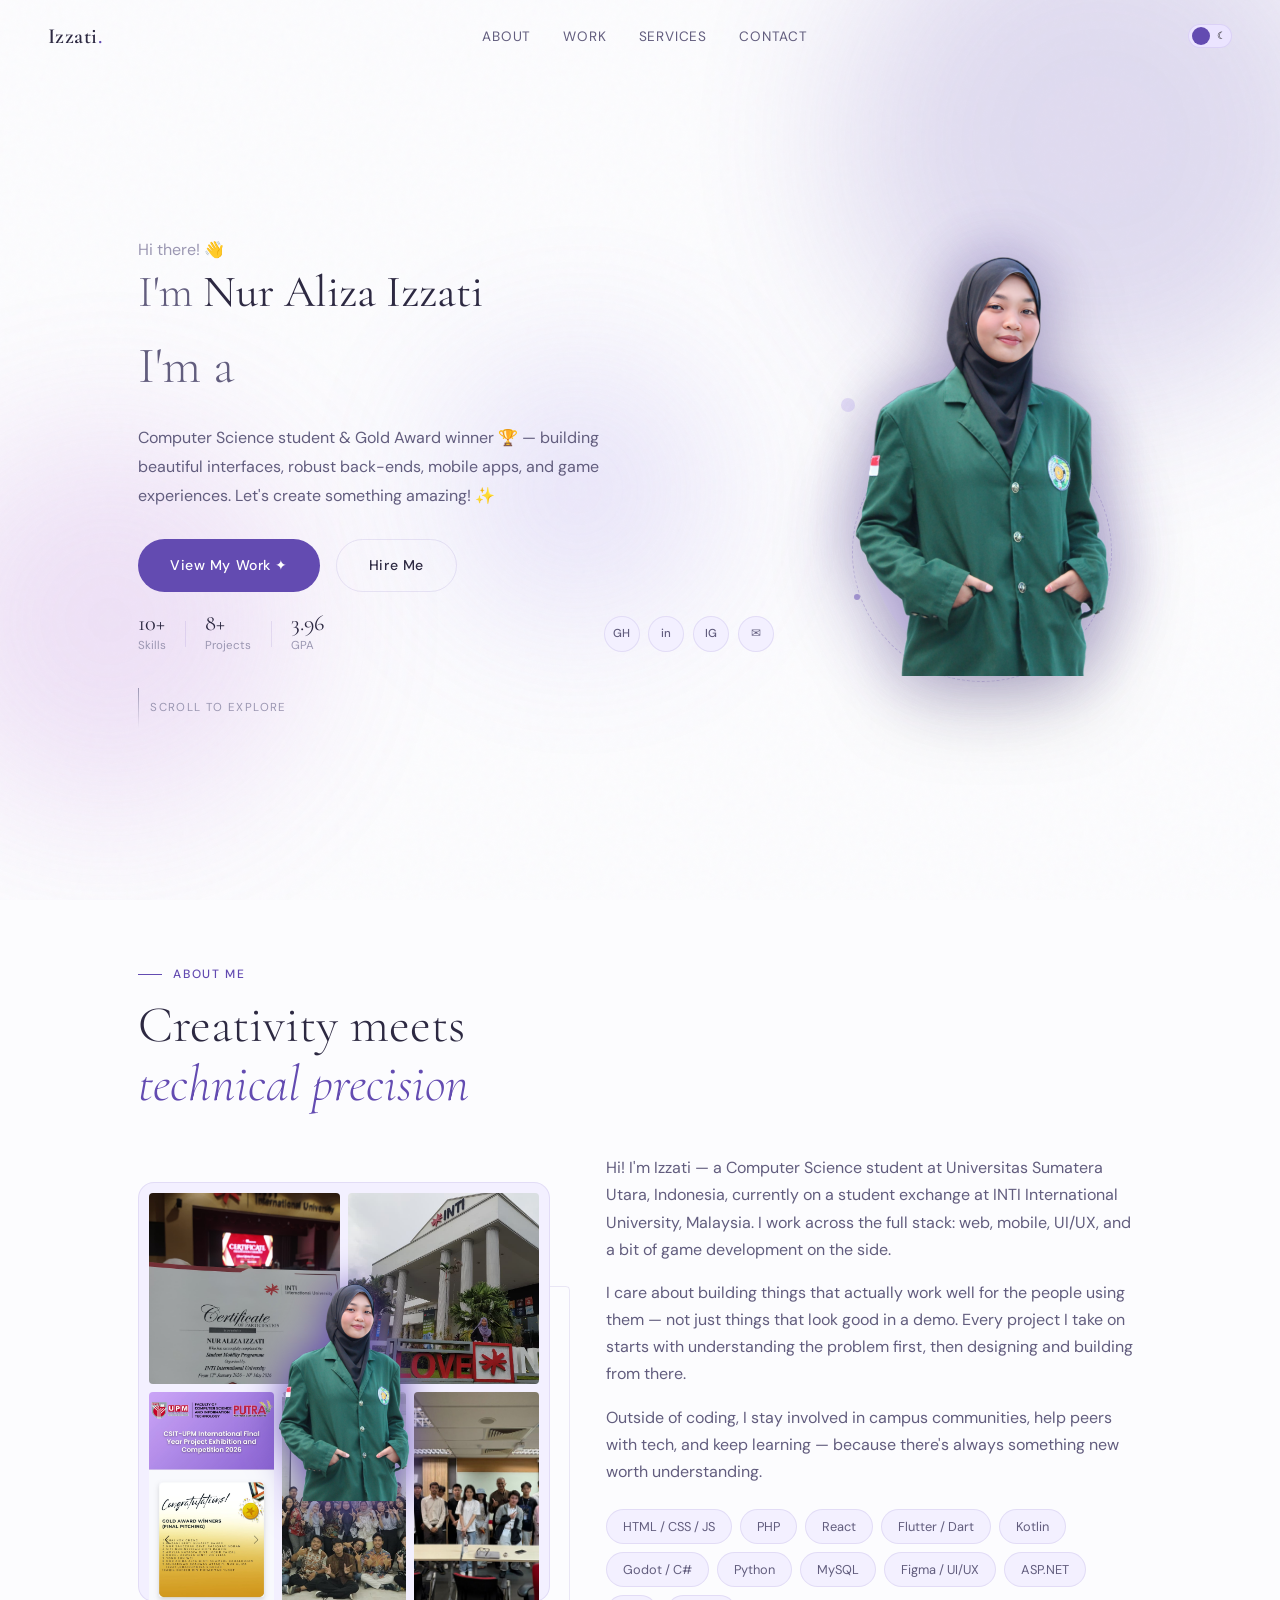
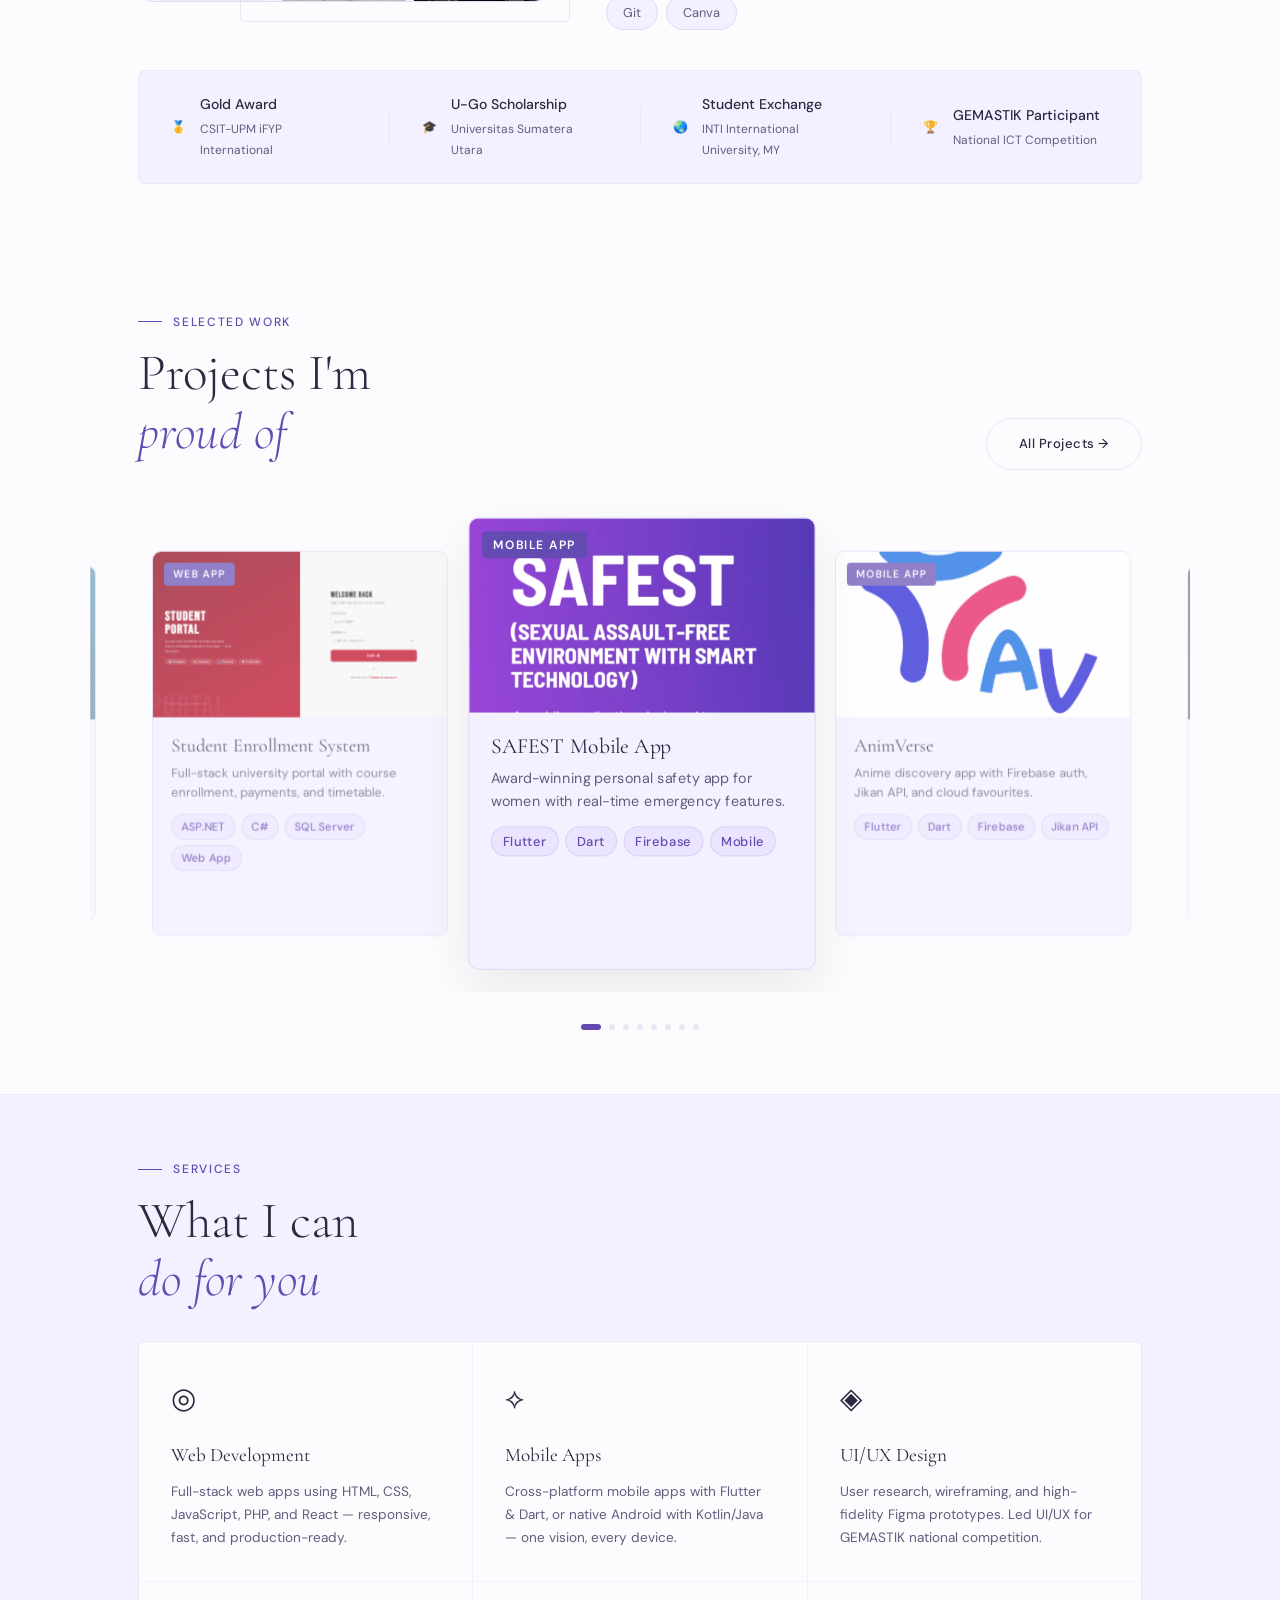
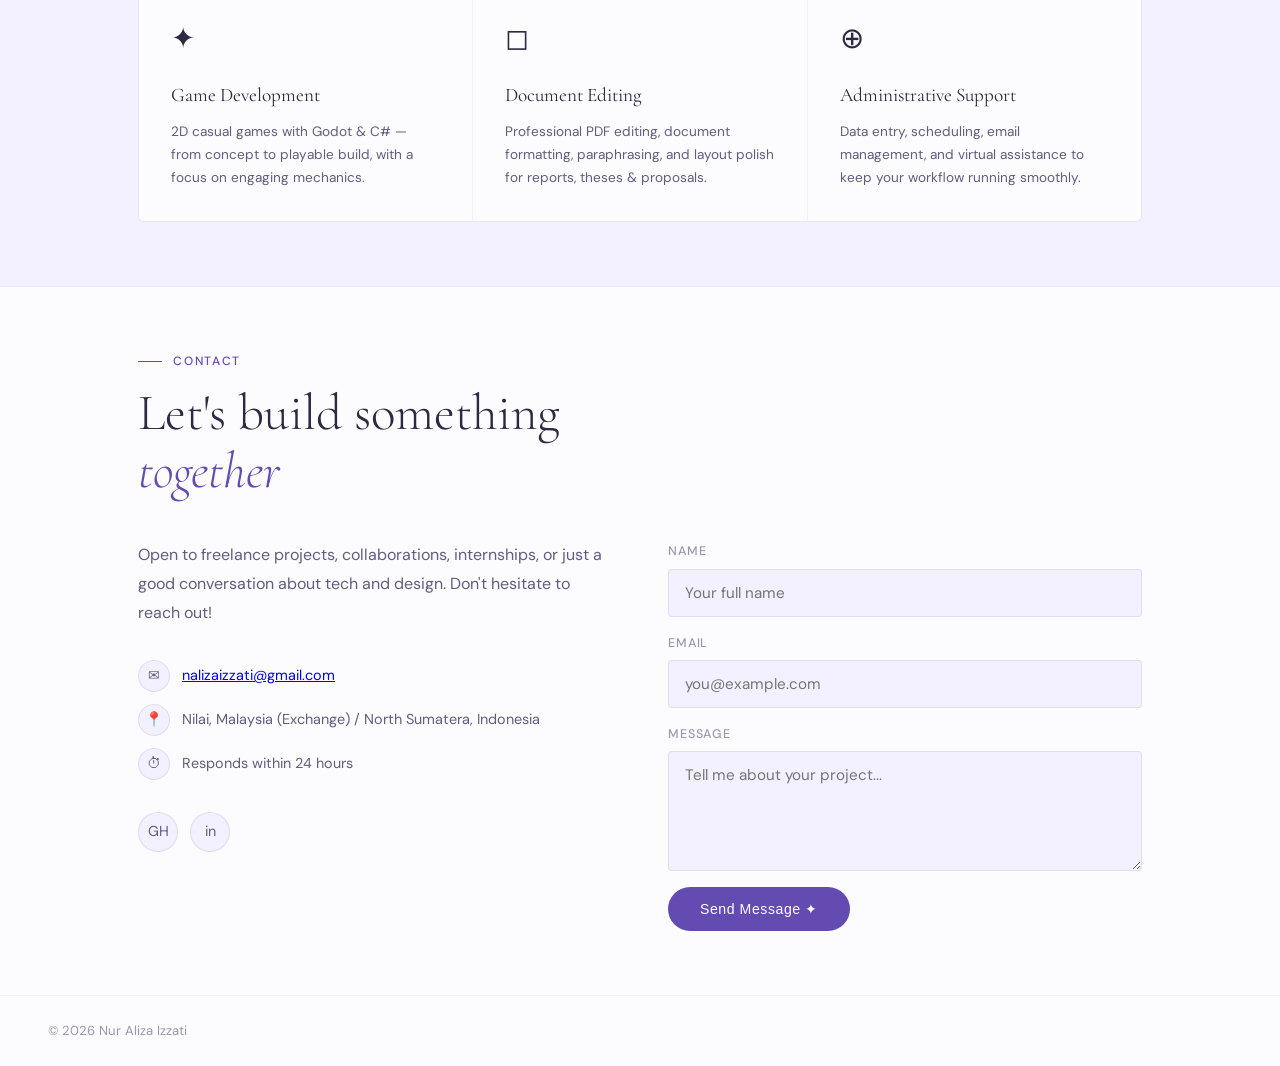
==== commit 18af55d8: "Style: Renew Images" ====
--- a/index.html
+++ b/index.html
@@ -26,10 +26,25 @@
       <li><a href="#services">Services</a></li>
       <li><a href="#contact">Contact</a></li>
     </ul>
-    <button class="theme-toggle" id="themeToggle" aria-label="Toggle dark/light mode">
-      <div class="toggle-icons"><span>☀</span><span>☾</span></div>
-    </button>
+    <div style="display:flex;align-items:center;gap:0.75rem;">
+      <button class="theme-toggle" id="themeToggle" aria-label="Toggle dark/light mode">
+        <div class="toggle-icons"><span>☀</span><span>☾</span></div>
+      </button>
+      <button class="nav-hamburger" id="navHamburger" aria-label="Open menu">
+        <span></span><span></span><span></span>
+      </button>
+    </div>
   </nav>
+
+  <!-- Mobile Drawer (taruh tepat setelah </nav>) -->
+  <div class="nav-drawer" id="navDrawer">
+    <ul>
+      <li><a href="#about" class="drawer-link">About</a></li>
+      <li><a href="#work" class="drawer-link">Work</a></li>
+      <li><a href="#services" class="drawer-link">Services</a></li>
+      <li><a href="#contact" class="drawer-link">Contact</a></li>
+    </ul>
+  </div>
 
   <main>
 
@@ -55,12 +70,12 @@
         <div class="hero-bottom">
           <div class="hero-cta">
             <a href="#work" class="btn-primary">View My Work ✦</a>
-            <a href="#contact" class="btn-outline">Hire Me</a>
+            <a href="#contact" class="btn-outline">Hire Me</a> 
           </div>
           <div class="hero-meta">
             <div class="hero-stat"><strong>10+</strong><span>Skills</span></div>
             <div class="hero-stat-div"></div>
-            <div class="hero-stat"><strong>20+</strong><span>Projects</span></div>
+            <div class="hero-stat"><strong>8+</strong><span>Projects</span></div>
             <div class="hero-stat-div"></div>
             <div class="hero-stat"><strong>3.96</strong><span>GPA</span></div>
             <div class="hero-socials">
@@ -108,7 +123,7 @@
           <div class="about-photo-deco"></div>
         </div>
         <div class="about-text">
-          <p>Hi! I'm Aliza — a Computer Science student at Universitas Sumatera Utara, Indonesia, currently on a student exchange at INTI International University, Malaysia. I work across the full stack: web, mobile, UI/UX, and a bit of game development on the side.</p>
+          <p>Hi! I'm Izzati — a Computer Science student at Universitas Sumatera Utara, Indonesia, currently on a student exchange at INTI International University, Malaysia. I work across the full stack: web, mobile, UI/UX, and a bit of game development on the side.</p>
           <p>I care about building things that actually work well for the people using them — not just things that look good in a demo. Every project I take on starts with understanding the problem first, then designing and building from there.</p>
           <p>Outside of coding, I stay involved in campus communities, help peers with tech, and keep learning — because there's always something new worth understanding.</p>
           <div class="skills-pills">
--- a/css/style.css
+++ b/css/style.css
@@ -111,7 +111,73 @@
 .nav-links a:hover { color: var(--text); }
 .nav-links a:hover::after { transform: scaleX(1); }
 
-/* ---- THEME TOGGLE ---- */
+/* ---- HAMBURGER BUTTON ---- */
+.nav-hamburger {
+  display: none;
+  flex-direction: column;
+  justify-content: center;
+  gap: 5px;
+  width: 36px; height: 36px;
+  background: none; border: none;
+  cursor: pointer; padding: 4px;
+  z-index: 200;
+  flex-shrink: 0;
+}
+.nav-hamburger span {
+  display: block;
+  width: 22px; height: 2px;
+  background: var(--text);
+  border-radius: 2px;
+  transition: transform 0.3s ease, opacity 0.3s ease, width 0.3s ease;
+  transform-origin: center;
+}
+/* X state */
+.nav-hamburger.is-open span:nth-child(1) { transform: translateY(7px) rotate(45deg); }
+.nav-hamburger.is-open span:nth-child(2) { opacity: 0; width: 0; }
+.nav-hamburger.is-open span:nth-child(3) { transform: translateY(-7px) rotate(-45deg); }
+
+/* ---- MOBILE NAV DRAWER ---- */
+.nav-drawer {
+  display: none;
+  position: fixed;
+  top: 0; left: 0; right: 0;
+  background: var(--nav-bg);
+  backdrop-filter: blur(20px);
+  -webkit-backdrop-filter: blur(20px);
+  border-bottom: 1px solid var(--border);
+  z-index: 150;
+  padding: 5rem 1.5rem 2rem;
+  transform: translateY(-110%);
+  transition: transform 0.35s cubic-bezier(0.4, 0, 0.2, 1);
+}
+.nav-drawer.is-open {
+  transform: translateY(0);
+}
+.nav-drawer ul {
+  list-style: none;
+  display: flex;
+  flex-direction: column;
+  gap: 0;
+}
+.nav-drawer ul li {
+  border-bottom: 1px solid var(--border2);
+}
+.nav-drawer ul li:first-child {
+  border-top: 1px solid var(--border2);
+}
+.nav-drawer ul li a {
+  display: block;
+  padding: 1rem 0.25rem;
+  font-size: 0.9rem; font-weight: 400;
+  letter-spacing: 0.08em; text-transform: uppercase;
+  color: var(--text-sec); text-decoration: none;
+  transition: color 0.2s, padding-left 0.2s;
+}
+.nav-drawer ul li a:hover,
+.nav-drawer ul li a:active {
+  color: var(--accent);
+  padding-left: 0.75rem;
+}
 .theme-toggle {
   width: 44px; height: 24px;
   background: var(--surface2);
@@ -141,12 +207,13 @@
    HERO SECTION
    ============================================================ */
 .hero {
-  height: 100vh;
+  min-height: 100svh;
+  height: auto;
   display: grid;
   grid-template-columns: 1fr auto;
   align-items: center;
   gap: 3rem;
-  padding: 0 3rem;
+  padding: 7rem 3rem 3rem;
   max-width: 1100px; margin: 0 auto;
   position: relative;
 }
@@ -257,7 +324,7 @@
 
 /* Scroll hint */
 .hero-scroll-hint {
-  position: absolute; bottom: 2.5rem; left: 0;
+  margin-top: 2rem;
   display: flex; align-items: center; gap: 0.7rem;
   font-size: 0.72rem; letter-spacing: 0.12em; text-transform: uppercase;
   color: var(--muted);
@@ -270,86 +337,120 @@
   animation: scrollPulse 2s ease-in-out infinite;
 }
 
-/* ---- HERO PHOTO (right column) ---- */
 .hero-photo-col {
   position: relative;
-  width: 280px; flex-shrink: 0;
+  width: 320px;
+  height: 420px;
+  flex-shrink: 0;
   opacity: 0;
   animation: fadeUp 0.8s ease forwards 0.5s;
 }
 
-/* Decorative rings behind photo */
-.hero-photo-col::before,
+/* ── Glow blob di belakang foto ── */
+.hero-photo-bg {
+  position: absolute;
+  width: 280px; height: 280px;
+  border-radius: 50%;
+  background: radial-gradient(circle at 40% 40%, var(--accent-lt), var(--accent));
+  opacity: 0.18;
+  bottom: 0; left: 50%;
+  transform: translateX(-50%);
+  filter: blur(40px);
+  z-index: 0;
+  animation: glowPulse 5s ease-in-out infinite alternate;
+}
+[data-theme="dark"] .hero-photo-bg { opacity: 0.28; }
+@keyframes glowPulse {
+  from { opacity: 0.15; transform: translateX(-50%) scale(1); }
+  to   { opacity: 0.28; transform: translateX(-50%) scale(1.12); }
+}
+
+/* ── Ring dekoratif tipis di belakang ── */
+.hero-photo-col::before {
+  content: '';
+  position: absolute;
+  width: 260px; height: 260px;
+  border-radius: 50%;
+  border: 1px dashed var(--accent);
+  opacity: 0.25;
+  bottom: 10px; left: 50%;
+  transform: translateX(-50%);
+  animation: spinSlow 25s linear infinite;
+  z-index: 0;
+}
 .hero-photo-col::after {
   content: '';
   position: absolute;
+  width: 220px; height: 220px;
   border-radius: 50%;
-  border: 1px solid var(--border);
-}
-.hero-photo-col::before {
-  width: 300px; height: 300px;
-  top: 50%; left: 50%;
-  transform: translate(-50%, -50%);
-  animation: spinSlow 20s linear infinite;
-}
-.hero-photo-col::after {
-  width: 340px; height: 340px;
-  top: 50%; left: 50%;
-  transform: translate(-50%, -50%);
-  animation: spinSlow 30s linear infinite reverse;
+  background: var(--surface2);
+  bottom: 30px; left: 50%;
+  transform: translateX(-50%);
+  z-index: 1;
 }
 @keyframes spinSlow {
-  from { transform: translate(-50%, -50%) rotate(0deg); }
-  to   { transform: translate(-50%, -50%) rotate(360deg); }
-}
-
-/* Filled accent blob behind photo */
-.hero-photo-bg {
-  position: absolute;
-  width: 260px; height: 260px;
-  border-radius: 60% 40% 55% 45% / 45% 55% 45% 55%;
-  background: var(--surface2);
-  top: 50%; left: 50%;
-  transform: translate(-50%, -50%);
-  animation: morphBlob 8s ease-in-out infinite alternate;
-  z-index: 0;
-}
-@keyframes morphBlob {
-  from { border-radius: 60% 40% 55% 45% / 45% 55% 45% 55%; }
-  to   { border-radius: 40% 60% 45% 55% / 55% 45% 55% 45%; }
-}
-
-/* Small floating accents */
+  from { transform: translateX(-50%) rotate(0deg); }
+  to   { transform: translateX(-50%) rotate(360deg); }
+}
+
+/* ── Dot aksen mengambang ── */
 .hero-photo-dot {
   position: absolute;
   border-radius: 50%;
   background: var(--accent);
+  z-index: 3;
+}
+.hero-photo-dot:nth-child(1) {
+  width: 10px; height: 10px;
+  top: 18%; right: 12%;
+  opacity: 0.7;
+  animation: floatDot 4s ease-in-out infinite alternate;
+}
+.hero-photo-dot:nth-child(2) {
+  width: 6px; height: 6px;
+  bottom: 22%; left: 10%;
   opacity: 0.5;
-  z-index: 0;
-}
-.hero-photo-dot:nth-child(1) { width: 10px; height: 10px; top: 8%; right: 10%; animation: floatDot 4s ease-in-out infinite alternate; }
-.hero-photo-dot:nth-child(2) { width: 6px; height: 6px; bottom: 14%; left: 8%; animation: floatDot 5s ease-in-out infinite alternate-reverse; }
-.hero-photo-dot:nth-child(3) { width: 14px; height: 14px; bottom: 20%; right: 5%; opacity: 0.25; animation: floatDot 6s ease-in-out infinite alternate; }
+  animation: floatDot 5.5s ease-in-out infinite alternate-reverse;
+}
+.hero-photo-dot:nth-child(3) {
+  width: 14px; height: 14px;
+  top: 30%; left: 6%;
+  opacity: 0.2;
+  background: var(--accent-lt);
+  animation: floatDot 6s ease-in-out infinite alternate;
+}
 @keyframes floatDot {
   from { transform: translateY(0); }
-  to   { transform: translateY(-10px); }
-}
-
-/* Photo frame */
+  to   { transform: translateY(-12px); }
+}
+
+/* ── Frame foto — memanfaatkan background transparan PNG ── */
 .hero-photo-frame {
-  position: relative; z-index: 1;
-  width: 240px; height: 300px;
-  margin: 0 auto;
-  border-radius: 120px 120px 80px 80px;
-  overflow: hidden;
-  border: 2px solid var(--border);
-  background: var(--surface);
-  display: flex; align-items: center; justify-content: center;
-}
+  position: absolute;
+  bottom: 0; left: 50%;
+  transform: translateX(-50%);
+  z-index: 2;
+  width: 100%;
+  display: flex;
+  align-items: flex-end;
+  justify-content: center;
+}
+
 .hero-photo-frame img {
-  width: 100%; height: 100%;
-  object-fit: cover; object-position: top center;
-}
+  width: 88%;
+  height: auto;
+  object-fit: contain;
+  object-position: bottom center;
+  filter: drop-shadow(0 -8px 30px rgba(99, 75, 177, 0.35))
+          drop-shadow(0 20px 40px rgba(0, 0, 0, 0.2));
+  transition: filter 0.4s ease, transform 0.4s ease;
+}
+.hero-photo-frame img:hover {
+  filter: drop-shadow(0 -8px 40px rgba(138, 116, 225, 0.55))
+          drop-shadow(0 20px 50px rgba(0, 0, 0, 0.25));
+  transform: translateY(-4px);
+}
+
 /* Placeholder shown when no img */
 .hero-photo-placeholder {
   display: flex; flex-direction: column; align-items: center; gap: 0.5rem;
@@ -380,7 +481,7 @@
    ============================================================ */
 section {
   max-width: 1100px; margin: 0 auto;
-  padding: 5rem 3rem;
+  padding: 4rem 3rem;
 }
 .section-label {
   font-size: 0.75rem; font-weight: 500;
@@ -401,7 +502,7 @@
   display: flex;
   align-items: center;
   gap: 0;
-  margin-top: 3.5rem;
+  margin-top: 2.5rem;
   background: var(--surface);
   border: 1px solid var(--border2);
   border-radius: 8px;
@@ -448,17 +549,17 @@
 /* ---- ABOUT ---- */
 .about-grid {
   display: grid; grid-template-columns: 1fr 1.3fr;
-  gap: 5rem; align-items: center; margin-top: 3.5rem;
+  gap: 3.5rem; align-items: center; margin-top: 2.5rem;
 }
 .about-photo-wrap { position: relative; }
 
 .about-collect {
   width: 100%;
-  aspect-ratio: 3/4;
+  height: 420px;
   display: grid;
   grid-template-columns: repeat(6, 1fr);
   /* PAKSA 6 baris membagi rata tinggi box */
-  grid-template-rows: repeat(5, 1fr); 
+  grid-template-rows: repeat(4, 1fr); 
   gap: 8px; /* Jarak antar foto */
   padding: 10px;
   overflow: hidden;
@@ -571,14 +672,14 @@
 /* ---- WORK ---- */
 .work-header {
   display: flex; justify-content: space-between; align-items: flex-end;
-  margin-bottom: 3rem;
+  margin-bottom: 2rem;
 }
 
 /* Outer wrapper — section has overflow hidden, cards won't bleed outside */
 .carousel-outer {
   overflow: hidden;
   margin: 0 -3rem; /* bleed to section edges */
-  padding: 2.5rem 3rem 3rem;
+  padding: 2rem 3rem 2.5rem;
 }
 
 .carousel-viewport {
@@ -698,7 +799,7 @@
   border: 1px solid var(--border2);
   border-radius: 6px;
   overflow: hidden;
-  margin-top: 3rem;
+  margin-top: 2rem;
 }
 
 .service-item {
@@ -738,7 +839,7 @@
 /* ---- CONTACT ---- */
 .contact-inner {
   display: grid; grid-template-columns: 1fr 1fr;
-  gap: 5rem; align-items: start; margin-top: 3.5rem;
+  gap: 3.5rem; align-items: start; margin-top: 2.5rem;
 }
 .contact-form { display: flex; flex-direction: column; gap: 1rem; }
 .form-group { display: flex; flex-direction: column; gap: 0.4rem; }
@@ -781,7 +882,7 @@
 /* ---- FOOTER ---- */
 footer {
   border-top: 1px solid var(--border2);
-  padding: 2rem 3rem;
+  padding: 1.5rem 3rem;
   display: flex; justify-content: space-between; align-items: center;
   font-size: 0.82rem; color: var(--muted);
   position: relative; z-index: 1;
@@ -818,15 +919,30 @@
   .hero-photo-col { display: none; }
 }
 
+/* ── Tablet (600–900px) ─────────────────────────────── */
+@media (max-width: 900px) and (min-width: 601px) {
+  section { padding: 3.5rem 2rem; }
+  .hero {
+    padding: 5rem 2rem 3rem;
+    min-height: auto;
+    align-items: start;
+  }
+  .carousel-outer { margin: 0 -2rem; padding: 1.5rem 2rem 2rem; }
+  .about-grid { gap: 2.5rem; }
+  .contact-inner { gap: 2.5rem; }
+}
+
 @media (max-width: 768px) {
   /* Nav */
   nav { padding: 1rem 1.5rem; }
   nav.scrolled { padding: 0.75rem 1.5rem; }
   .nav-links { display: none; }
+  .nav-hamburger { display: flex; }
+  .nav-drawer { display: block; }
 
   /* Sections */
-  section { padding: 3.5rem 1.25rem; }
-  .hero { padding: 0 1.25rem; }
+  section { padding: 3rem 1.25rem; }
+  .hero { padding: 4.5rem 1.25rem 2.5rem; min-height: auto; align-items: start; }
 
   /* Hero text tighter on mobile */
   .hero-tagline { font-size: 0.92rem; }
@@ -840,13 +956,13 @@
     flex-direction: column;
     align-items: flex-start;
     gap: 1rem;
-    margin-bottom: 2rem;
+    margin-bottom: 1.5rem;
   }
 
   /* ── Carousel: 1 card on mobile ── */
   .carousel-outer {
     margin: 0 -1.25rem;
-    padding: 1.5rem 1.25rem 2rem;
+    padding: 1.25rem 1.25rem 1.75rem;
   }
 
   /* Active card takes full viewport width minus padding */
@@ -871,7 +987,7 @@
   .card-content p { font-size: 0.8rem; }
 
   /* About */
-  .about-grid { grid-template-columns: 1fr; gap: 2.5rem; }
+  .about-grid { grid-template-columns: 1fr; gap: 2rem; }
   .about-photo-wrap { max-width: 320px; margin: 0 auto; }
   .about-collect { aspect-ratio: 4/5; }
   .collect-self { width: 42%; }
@@ -1127,4 +1243,4 @@
   text-transform: uppercase;
   z-index: 10;
   letter-spacing: 1px;
-}
+}
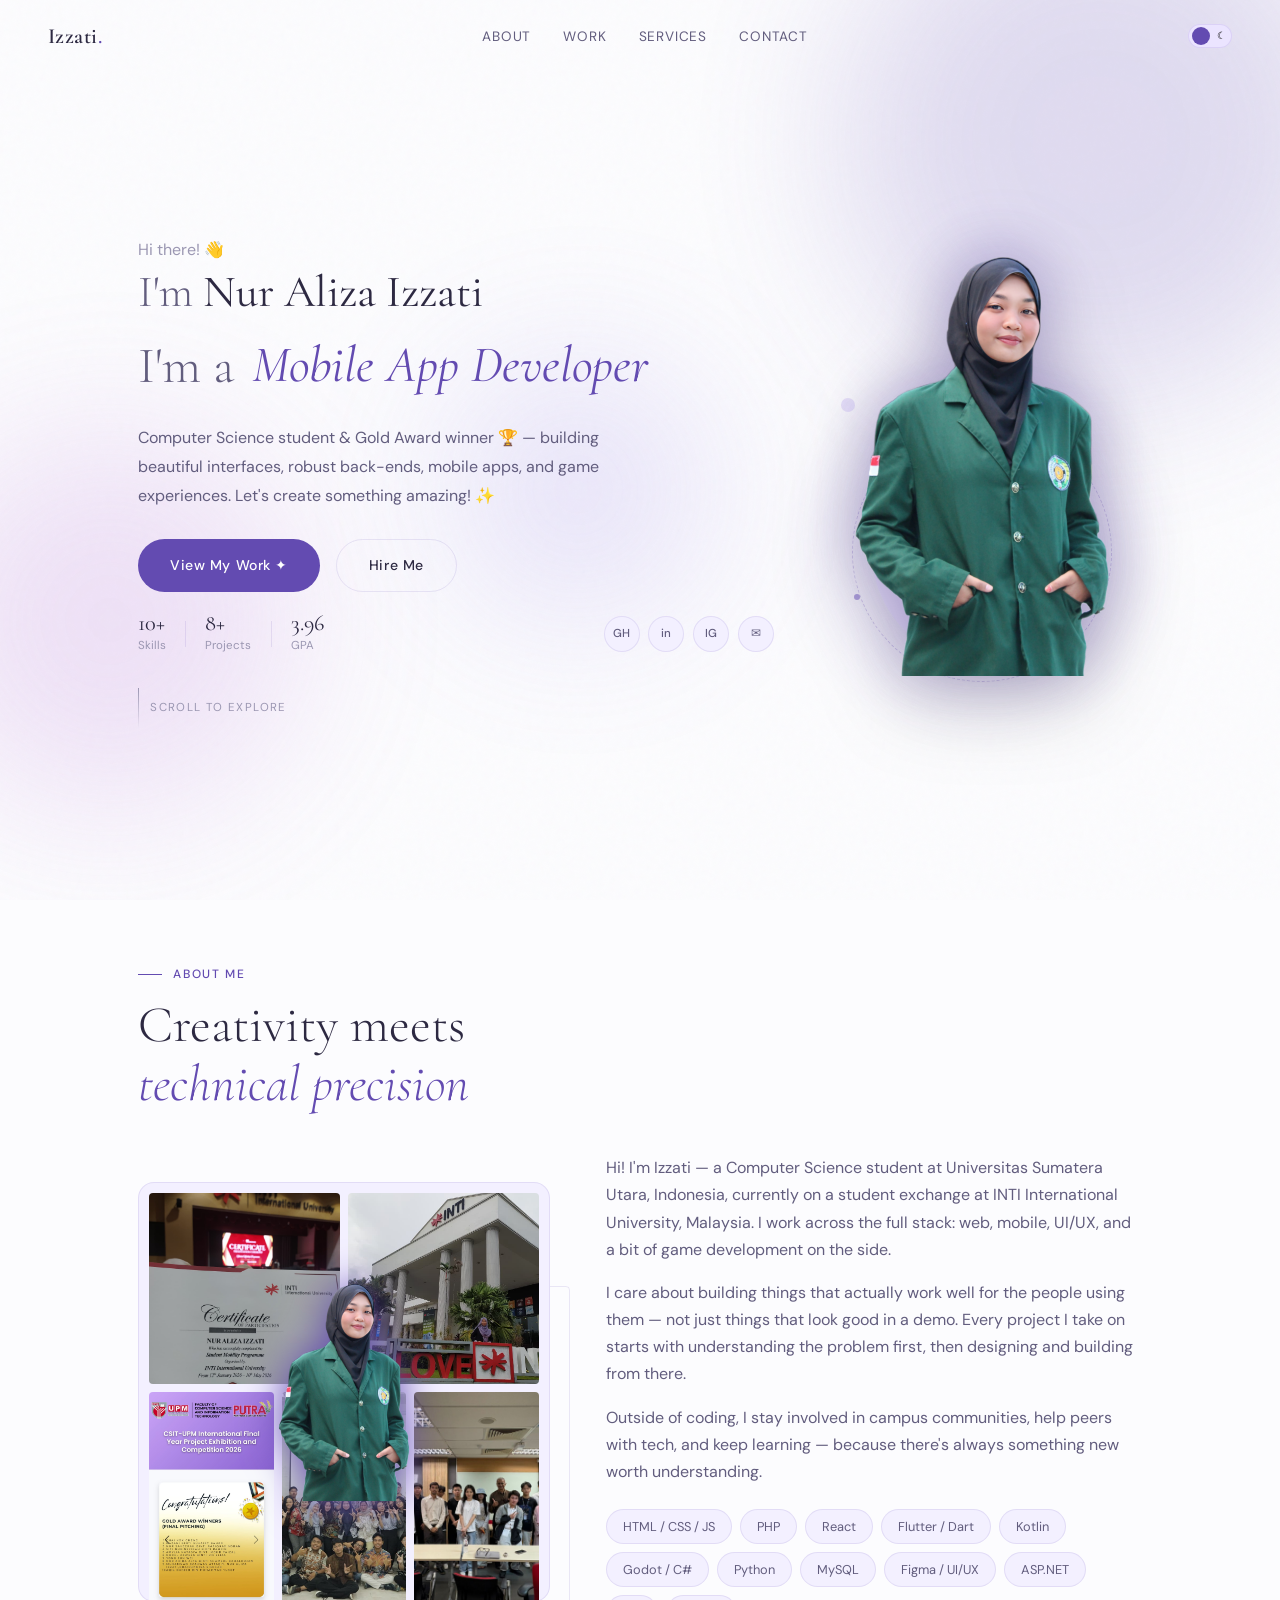
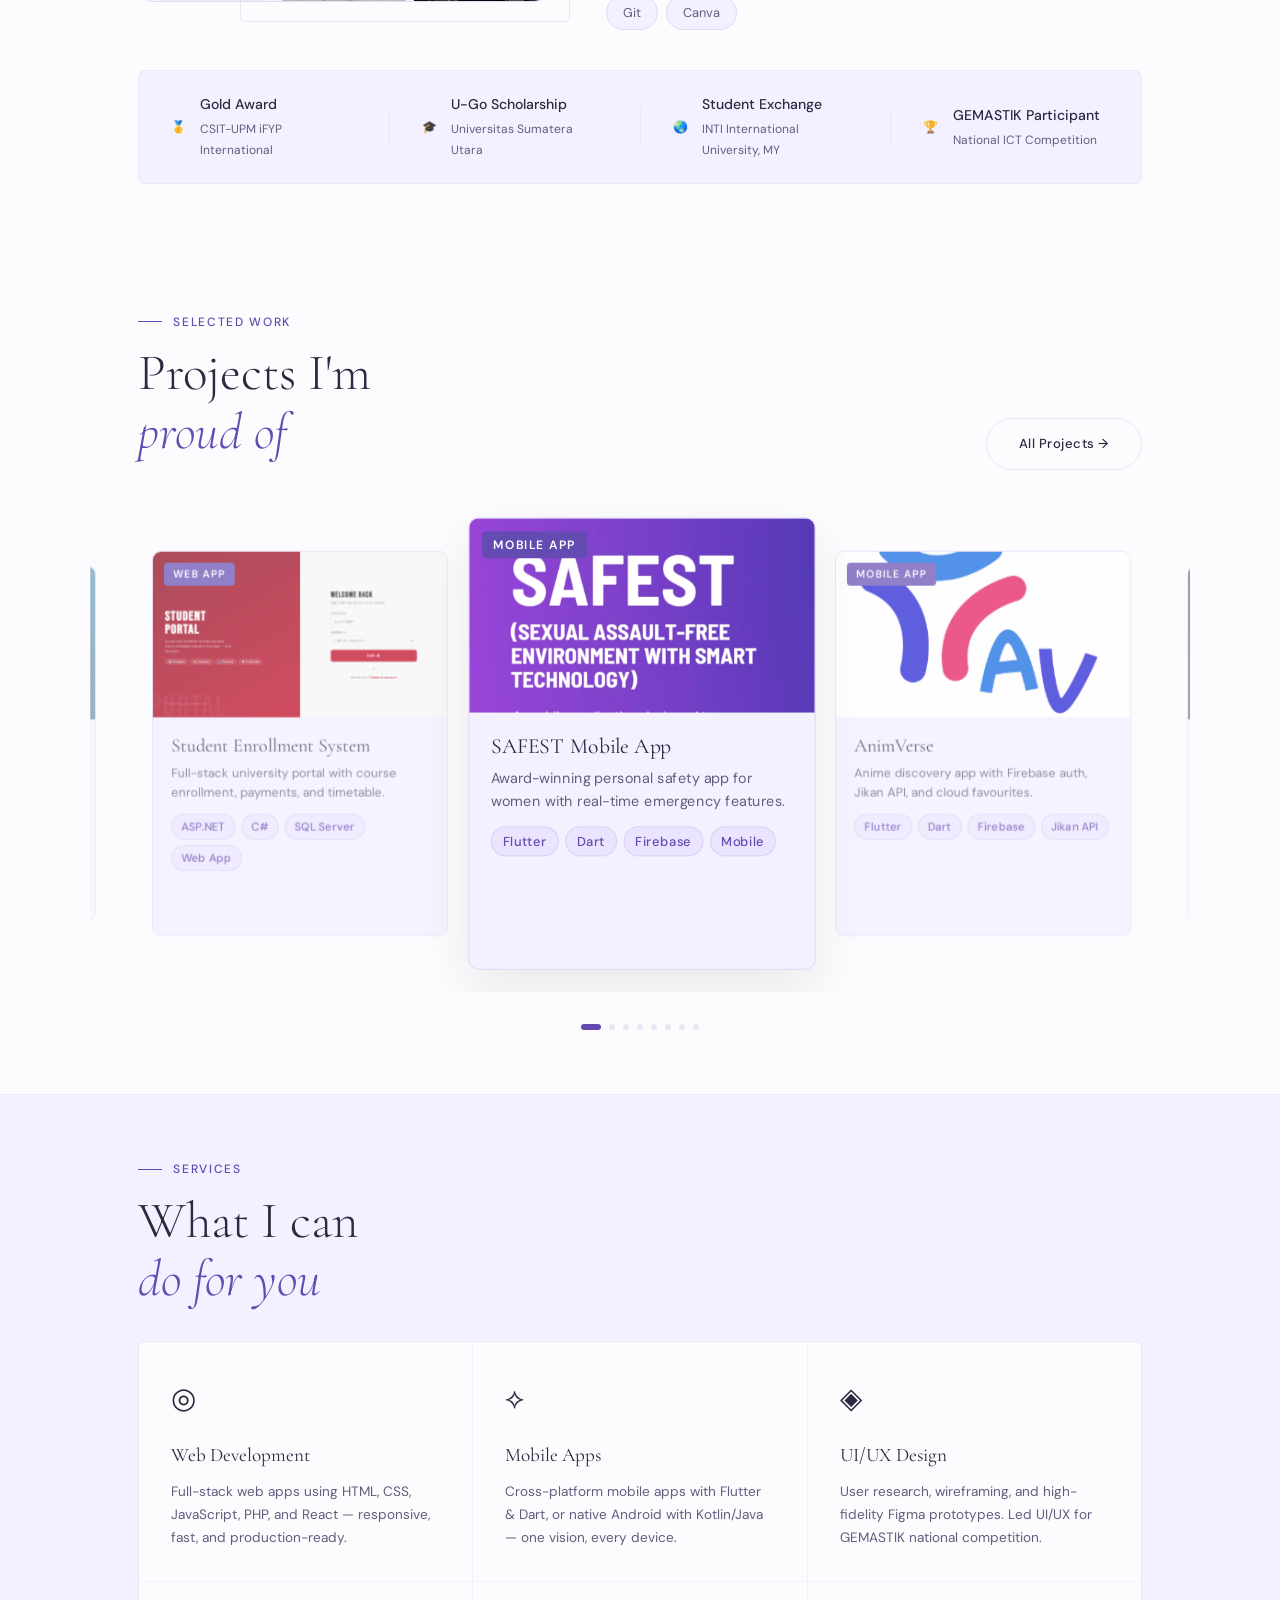
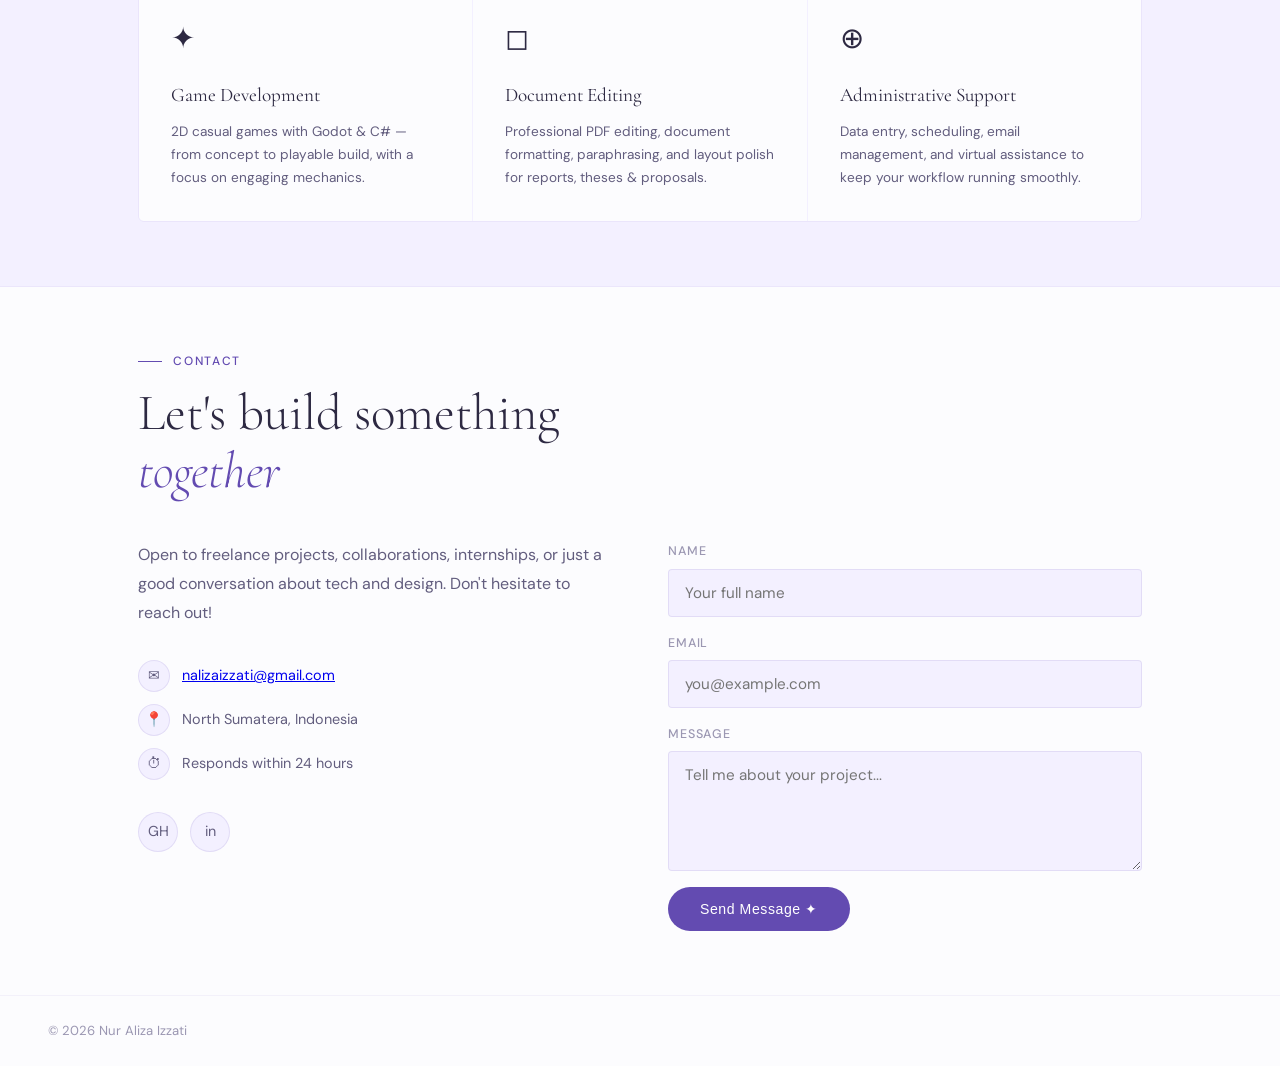
==== commit bb829af7: "Fix: Address" ====
--- a/index.html
+++ b/index.html
@@ -257,7 +257,7 @@
             </div>
             <div class="contact-row">
               <span>📍</span>
-              <span>Nilai, Malaysia (Exchange) / North Sumatera, Indonesia</span>
+              <span>North Sumatera, Indonesia</span>
             </div>
             <div class="contact-row">
               <span>⏱</span>
@@ -304,4 +304,4 @@
   <script src="script/main.js"></script>
 
 </body>
-</html>+</html>
